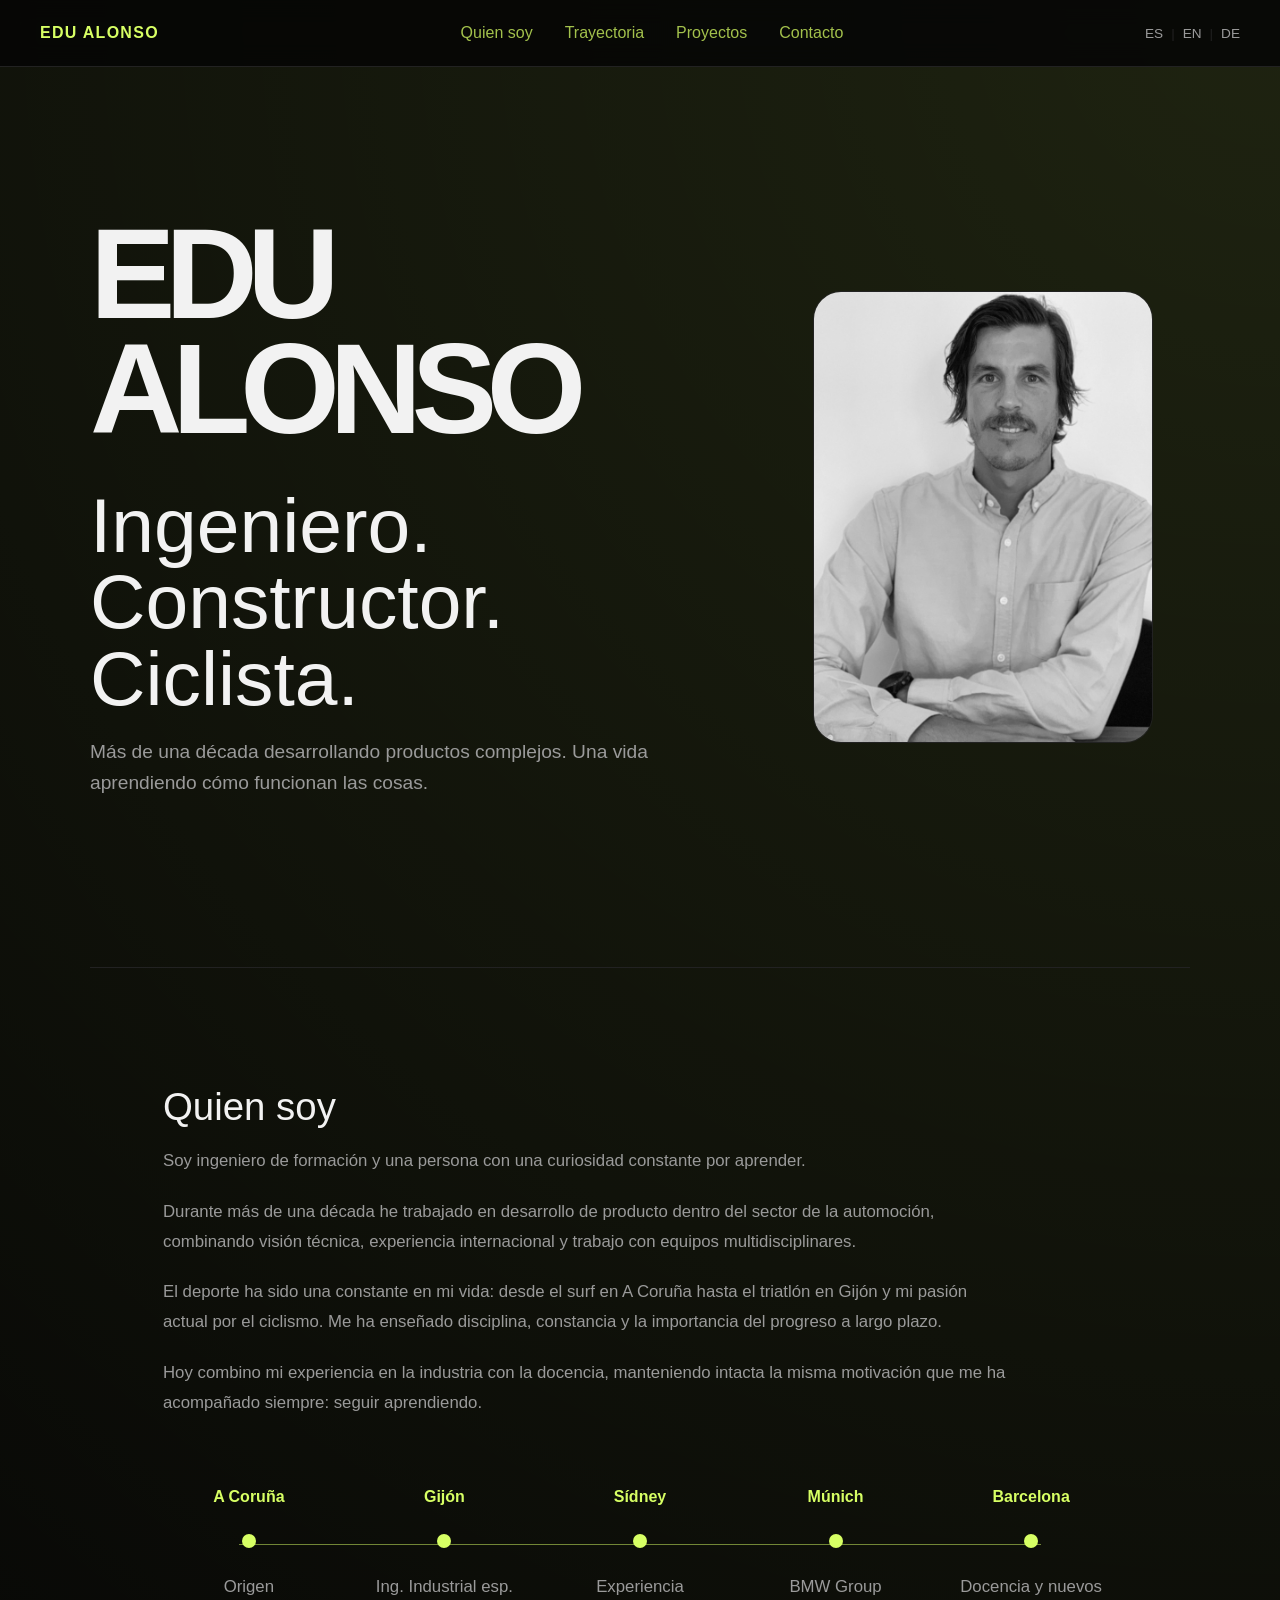
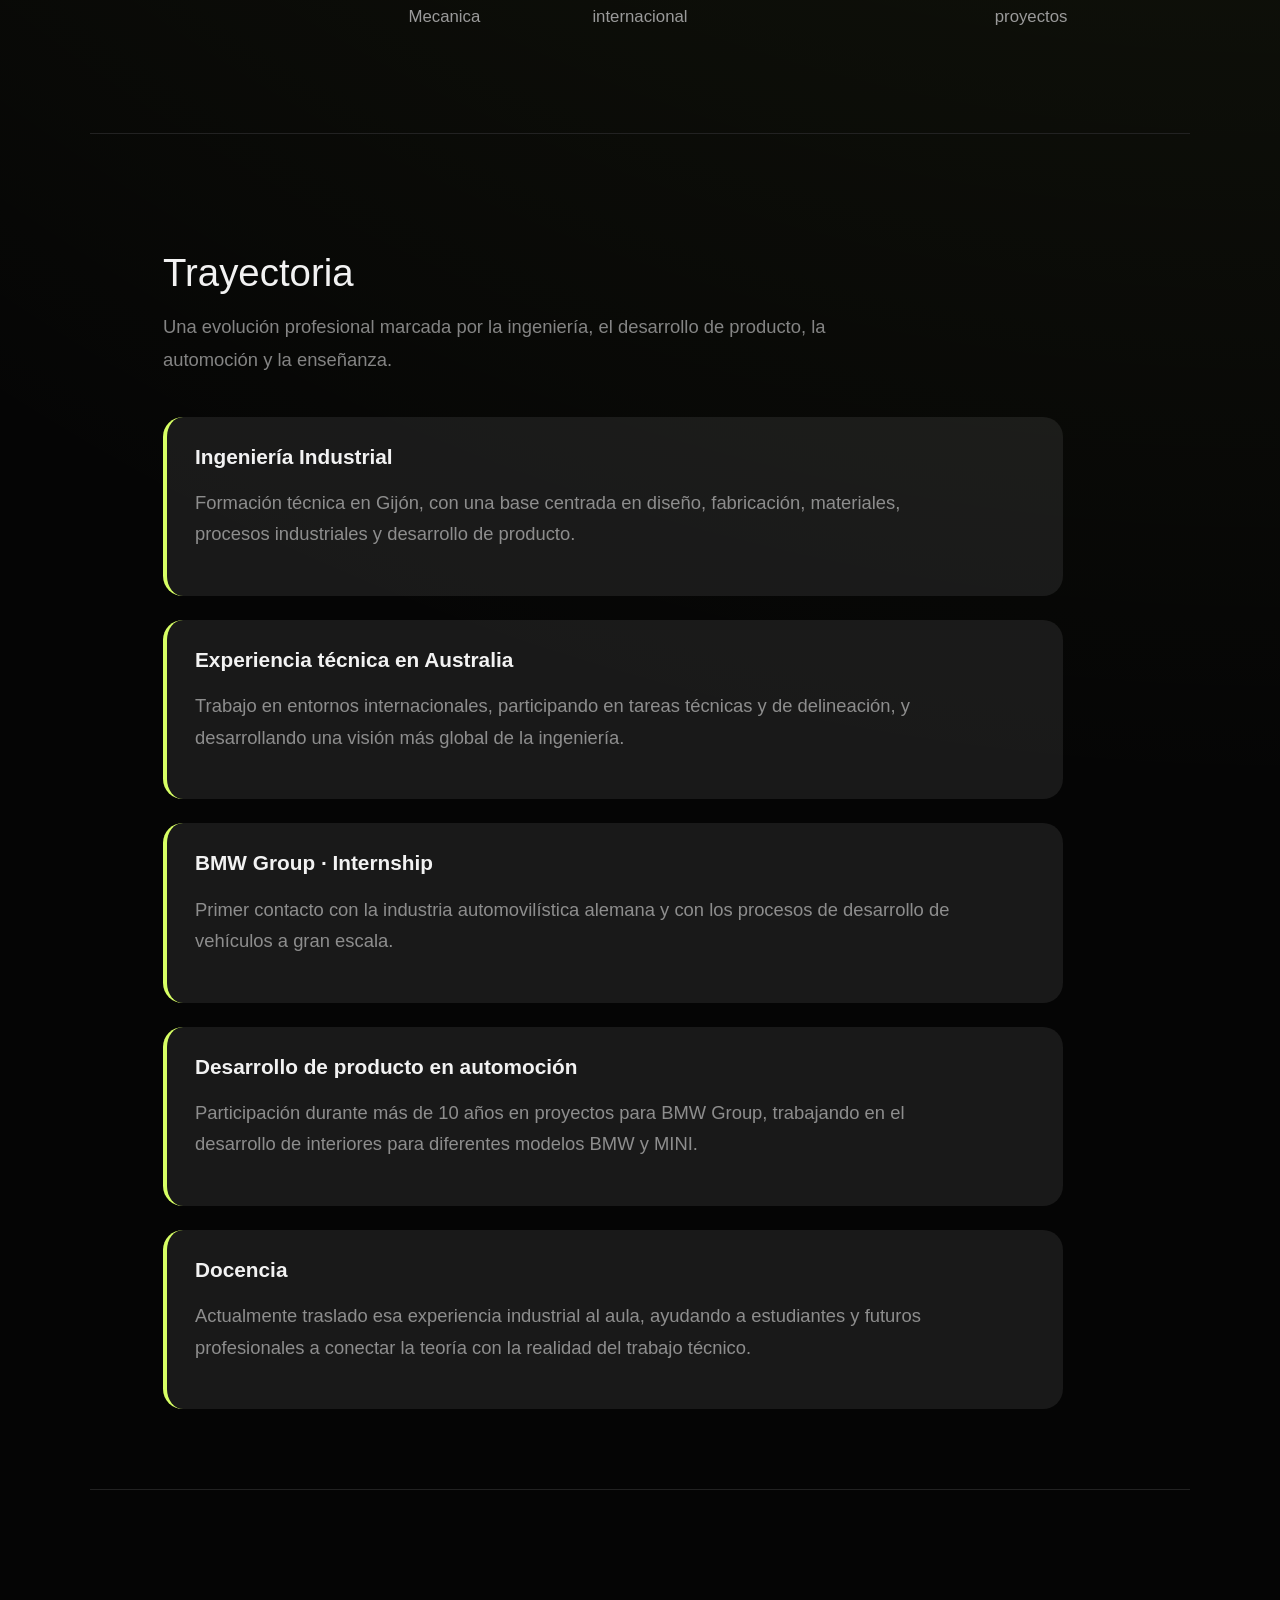
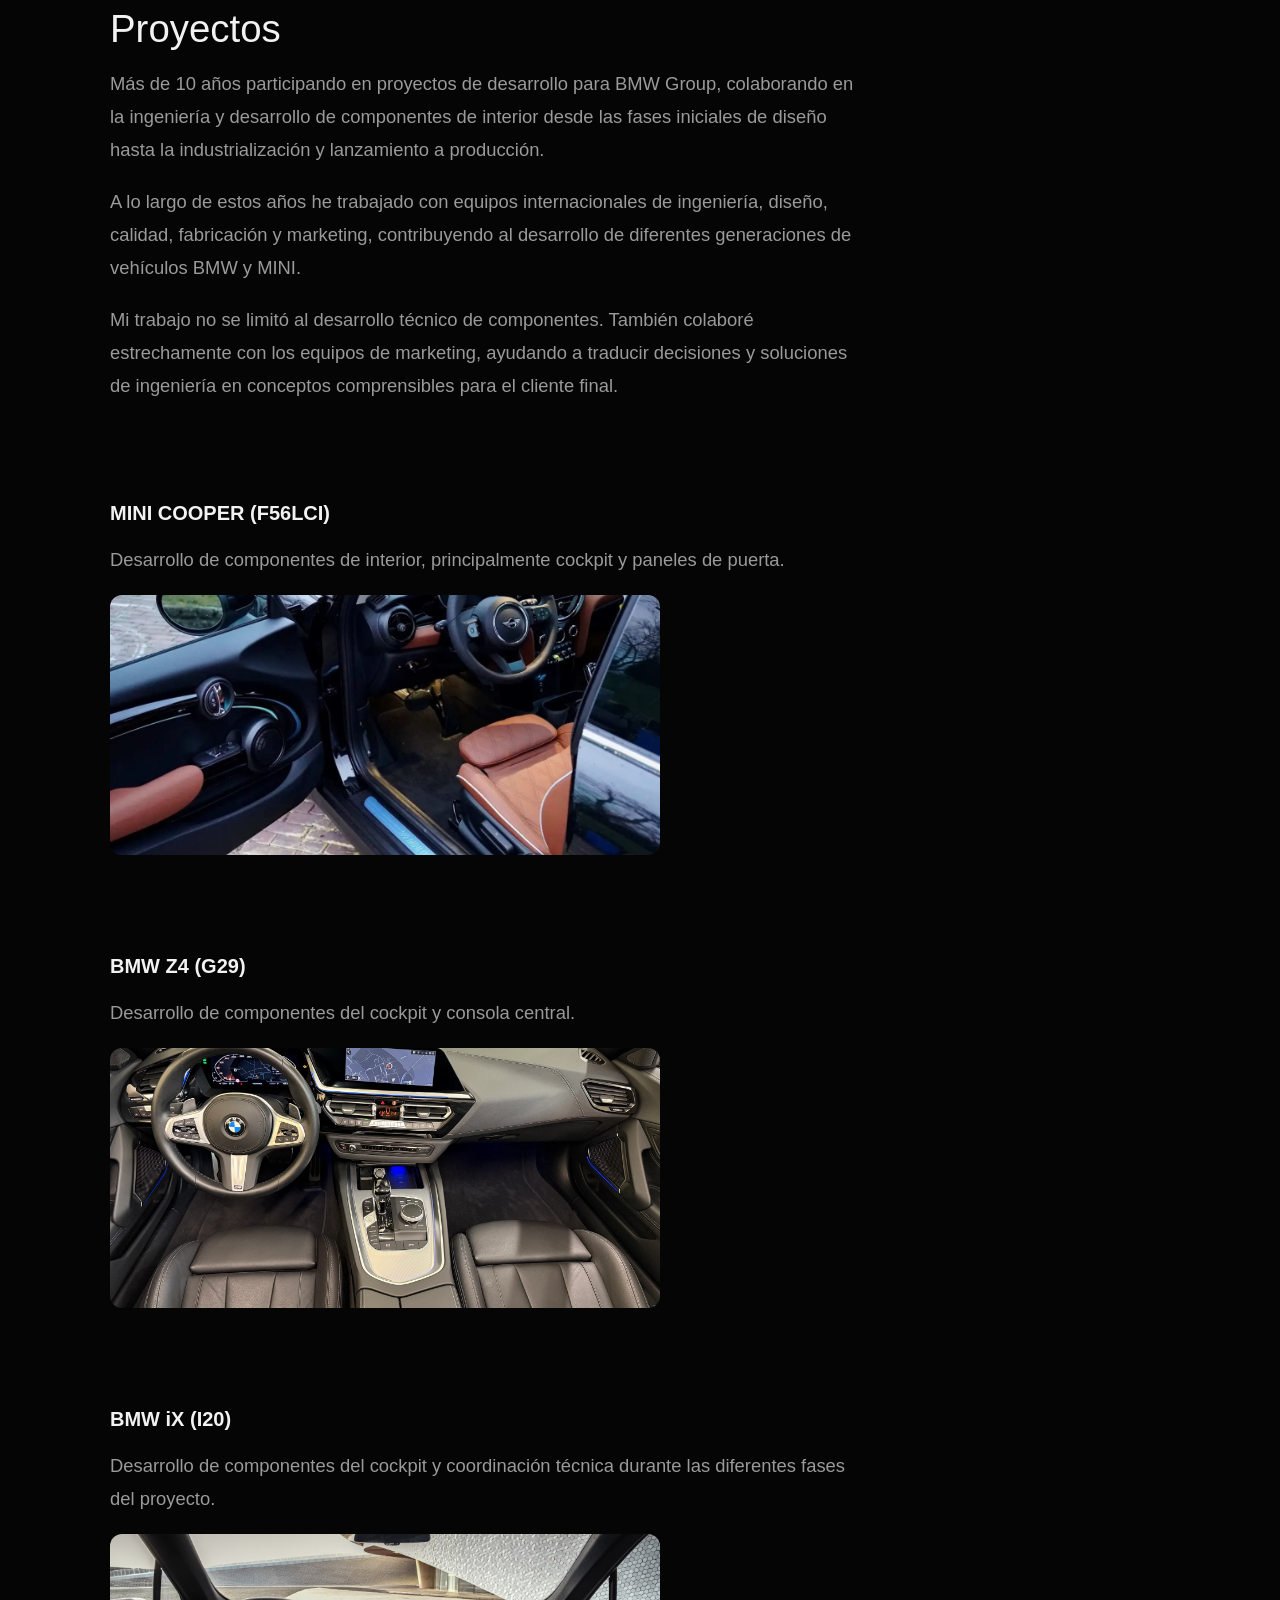
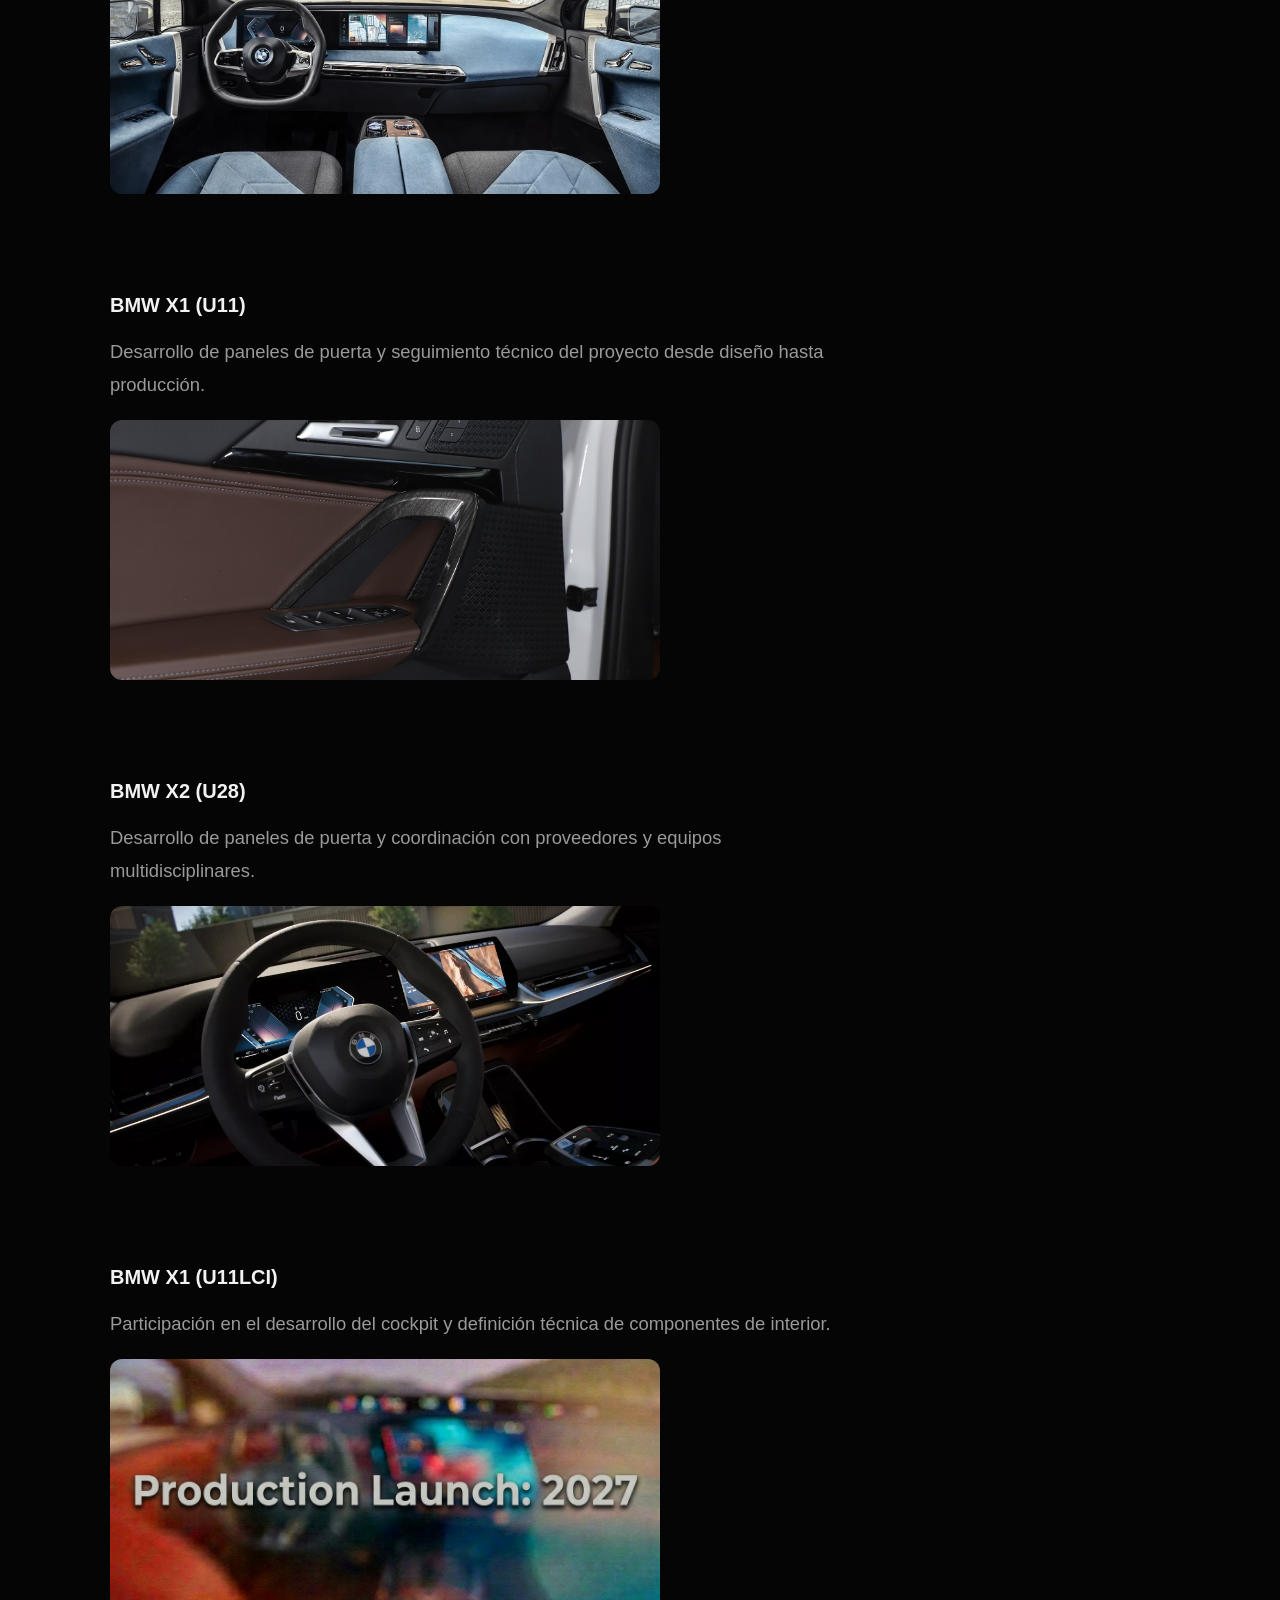
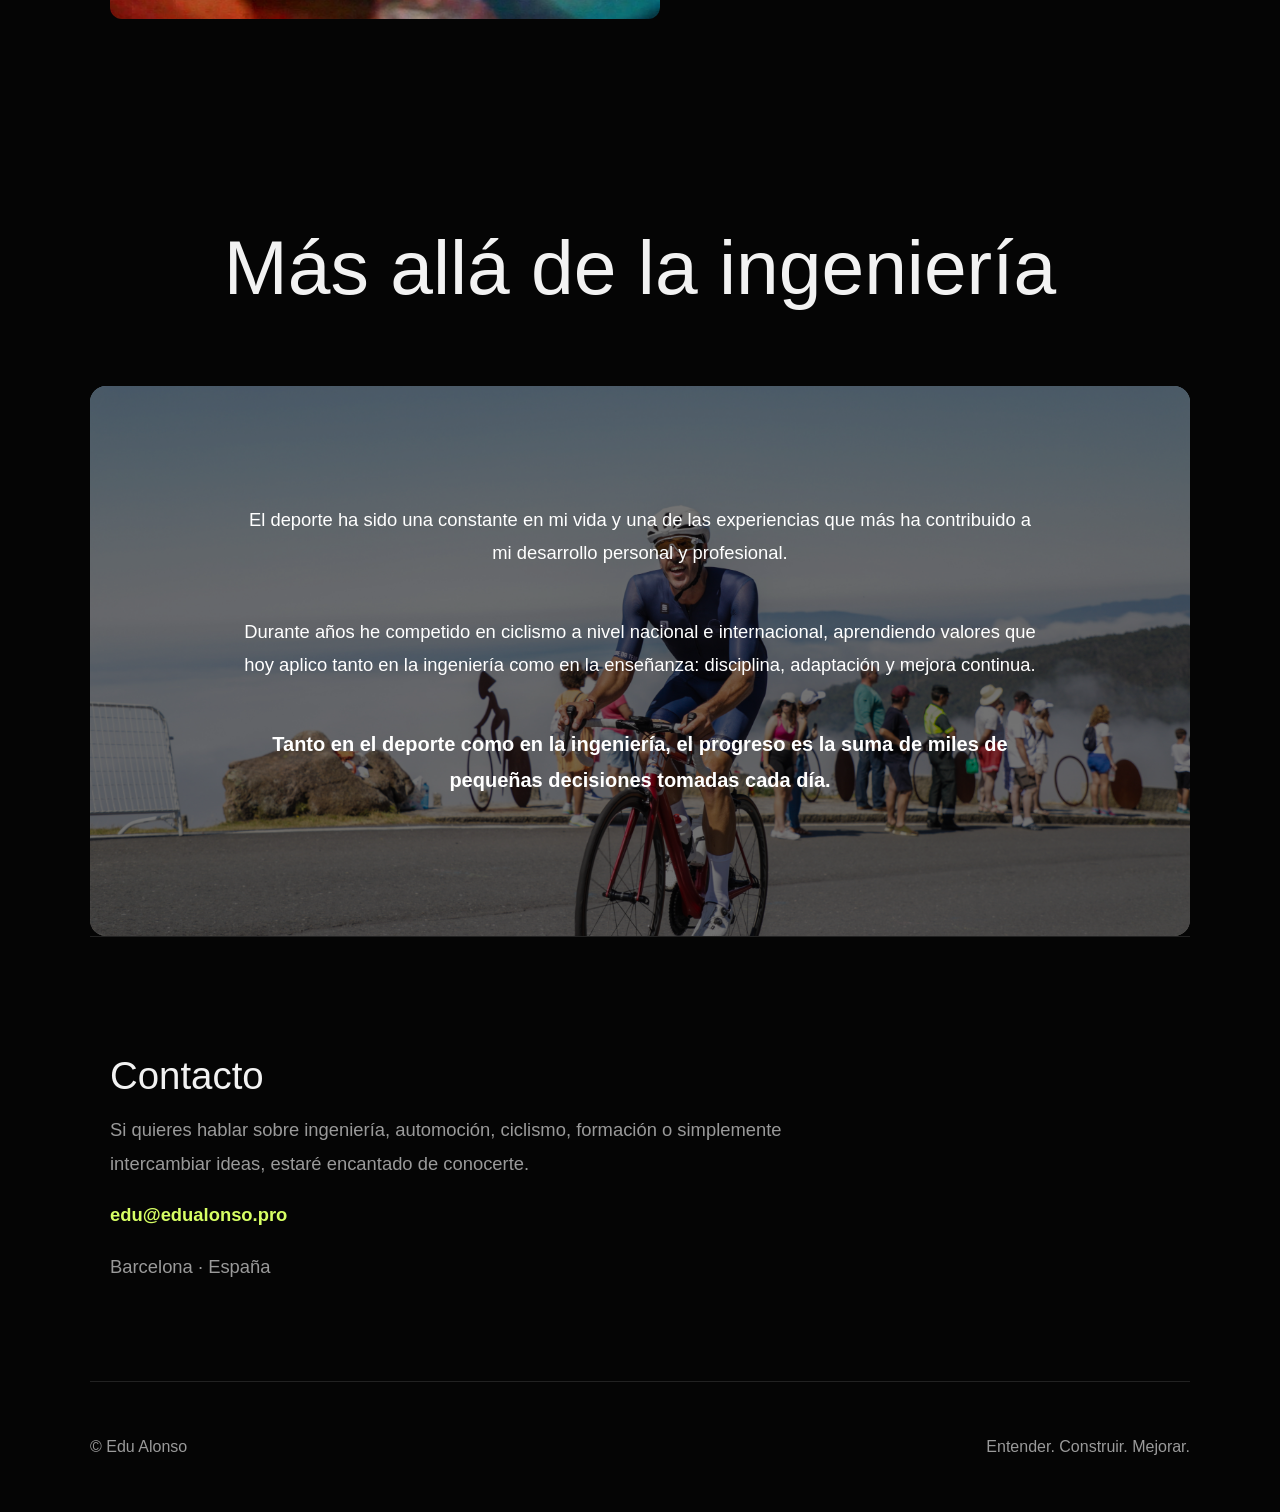
==== index.html @ 31fc2741 "Update index.html" ====
<!DOCTYPE html>
<html lang="es">
<head>
  <meta charset="UTF-8" />
  <meta name="viewport" content="width=device-width, initial-scale=1.0" />

  <title>Edu Alonso</title>

  <link rel="stylesheet" href="styles.css" />
</head>

<body>
  <nav class="navbar">
    <div class="nav-logo">EDU ALONSO</div>

    <div class="nav-links">
      <a href="#historia">Quien soy</a>
      <a href="#trayectoria">Trayectoria</a>
      <a href="#proyectos">Proyectos</a>
      <a href="#contacto">Contacto</a>
    </div>
    <div class="language-switcher">
  <a href="/">ES</a>
  <span>|</span>
  <a href="/en/">EN</a>
  <span>|</span>
  <a href="/de/">DE</a>
</div>
  
  </nav>

  <main class="page">
    <section class="hero hero-split">
      <div class="hero-text">
        <h1>EDU ALONSO</h1>

        <h2>
          Ingeniero.<br />
          Constructor.<br />
          Ciclista.
        </h2>

        <p class="intro">
          Más de una década desarrollando productos complejos.
          Una vida aprendiendo cómo funcionan las cosas.
        </p>
      </div>

      <div class="hero-image">
        <img src="images/edu-portrait.jpeg" alt="Retrato de Edu Alonso" />
      </div>
    </section>

    <section id="historia" class="section">
      <div class="container">
        <h2>Quien soy</h2>

        <p class="section-intro">
         <p>
<p>
Soy ingeniero de formación y una persona con una curiosidad constante por aprender.
</p>

<p>
Durante más de una década he trabajado en desarrollo de producto dentro del sector de la automoción, combinando visión técnica, experiencia internacional y trabajo con equipos multidisciplinares.
</p>

<p>
El deporte ha sido una constante en mi vida: desde el surf en A Coruña hasta el triatlón en Gijón y mi pasión actual por el ciclismo. Me ha enseñado disciplina, constancia y la importancia del progreso a largo plazo.
</p>

<p>
Hoy combino mi experiencia en la industria con la docencia, manteniendo intacta la misma motivación que me ha acompañado siempre: seguir aprendiendo.
</p>        </p>

        <div class="city-line">
          <div class="city-point">
            <h4>A Coruña</h4>
            <span class="dot"></span>
            <p>Origen</p>
          </div>

          <div class="city-point">
            <h4>Gijón</h4>
            <span class="dot"></span>
            <p>Ing. Industrial esp. Mecanica</p>
          </div>

          <div class="city-point">
            <h4>Sídney</h4>
            <span class="dot"></span>
            <p>Experiencia internacional</p>
          </div>

          <div class="city-point">
            <h4>Múnich</h4>
            <span class="dot"></span>
            <p>BMW Group</p>
          </div>

          <div class="city-point">
            <h4>Barcelona</h4>
            <span class="dot"></span>
            <p>Docencia y nuevos proyectos</p>
          </div>
        </div>
      </div>
    </section>

    <section id="trayectoria" class="section">
      <div class="container">
        <h2>Trayectoria</h2>

        <p class="section-intro">
          Una evolución profesional marcada por la ingeniería, el desarrollo de producto,
          la automoción y la enseñanza.
        </p>

        <div class="career-timeline">
          <div class="career-item">
            <h3>Ingeniería Industrial</h3>
            <p>
              Formación técnica en Gijón, con una base centrada en diseño, fabricación,
              materiales, procesos industriales y desarrollo de producto.
            </p>
          </div>

          <div class="career-item">
            <h3>Experiencia técnica en Australia</h3>
            <p>
              Trabajo en entornos internacionales, participando en tareas técnicas y de
              delineación, y desarrollando una visión más global de la ingeniería.
            </p>
          </div>

          <div class="career-item">
            <h3>BMW Group · Internship</h3>
            <p>
              Primer contacto con la industria automovilística alemana y con los procesos
              de desarrollo de vehículos a gran escala.
            </p>
          </div>

          <div class="career-item">
            <h3>Desarrollo de producto en automoción</h3>
            <p>
              Participación durante más de 10 años en proyectos para BMW Group, trabajando
              en el desarrollo de interiores para diferentes modelos BMW y MINI.
            </p>
          </div>

          <div class="career-item">
            <h3>Docencia</h3>
            <p>
              Actualmente traslado esa experiencia industrial al aula, ayudando a estudiantes
              y futuros profesionales a conectar la teoría con la realidad del trabajo técnico.
            </p>
          </div>
        </div>
      </div>
    </section>

    <section id="proyectos" class="section">
      <h2>Proyectos</h2>

      <p>
        Más de 10 años participando en proyectos de desarrollo para BMW Group,
        colaborando en la ingeniería y desarrollo de componentes de interior desde
        las fases iniciales de diseño hasta la industrialización y lanzamiento a
        producción.
      </p>

      <p>
        A lo largo de estos años he trabajado con equipos internacionales de
        ingeniería, diseño, calidad, fabricación y marketing, contribuyendo al
        desarrollo de diferentes generaciones de vehículos BMW y MINI.
      </p>

      <p>
        Mi trabajo no se limitó al desarrollo técnico de componentes. También
        colaboré estrechamente con los equipos de marketing, ayudando a traducir
        decisiones y soluciones de ingeniería en conceptos comprensibles para el
        cliente final.
      </p>

      <div class="project">
        <h3>MINI COOPER (F56LCI)</h3>
        <p>
          Desarrollo de componentes de interior, principalmente cockpit y paneles
          de puerta.
        </p>
        <img src="images/f56.jpg" alt="MINI F56" />
      </div>

      <div class="project">
        <h3>BMW Z4 (G29)</h3>
        <p>
          Desarrollo de componentes del cockpit y consola central.
        </p>
        <img src="images/g29.jpg" alt="BMW Z4" />
      </div>

      <div class="project">
        <h3>BMW iX (I20)</h3>
        <p>
          Desarrollo de componentes del cockpit y coordinación técnica durante las
          diferentes fases del proyecto.
        </p>
        <img src="images/i20.jpg" alt="BMW iX" />
      </div>

      <div class="project">
        <h3>BMW X1 (U11)</h3>
        <p>
          Desarrollo de paneles de puerta y seguimiento técnico del proyecto desde
          diseño hasta producción.
        </p>
        <img src="images/u11.jpg" alt="BMW U11" />
      </div>

      <div class="project">
        <h3>BMW X2 (U28)</h3>
        <p>
          Desarrollo de paneles de puerta y coordinación con proveedores y equipos
          multidisciplinares.
        </p>
        <img src="images/u28.jpg" alt="BMW U28" />
      </div>

      <div class="project">
        <h3>BMW X1 (U11LCI)</h3>
        <p>
          Participación en el desarrollo del cockpit y definición técnica de
          componentes de interior.
        </p>
        <img src="images/u11lci.jpg" alt="BMW U11LCI" />
      </div>
    </section>

    <section id="mas-alla">
      <h2>Más allá de la ingeniería</h2>

      <div class="hero-cycling">
        <img src="images/ciclismo.jpg" alt="Edu Alonso compitiendo" />

        <div class="cycling-overlay">
          <p class="quote">
            El deporte ha sido una constante en mi vida y una de las experiencias que
            más ha contribuido a mi desarrollo personal y profesional.
          </p>

          <p class="quote">
            Durante años he competido en ciclismo a nivel nacional e internacional,
            aprendiendo valores que hoy aplico tanto en la ingeniería como en la
            enseñanza: disciplina, adaptación y mejora continua.
          </p>

          <p class="quote final-quote">
            Tanto en el deporte como en la ingeniería, el progreso es la suma de miles
            de pequeñas decisiones tomadas cada día.
          </p>
        </div>
      </div>
    </section>

    <section id="contacto" class="section">
      <h2>Contacto</h2>

      <p>
        Si quieres hablar sobre ingeniería, automoción, ciclismo, formación o simplemente intercambiar ideas, estaré encantado de conocerte.
      </p>

      <p>
        <a href="mailto:edu@edualonso.pro">edu@edualonso.pro</a>
      </p>

      <p class="contact-signature">
        Barcelona · España
      </p>
    </section>

    <footer class="footer">
      <p>© Edu Alonso</p>
      <p>Entender. Construir. Mejorar.</p>
    </footer>
  </main>

  <script src="script.js"></script>
</body>
</html>
---- styles.css ----
:root {
  --bg: #050505;
  --text: #f2f2f2;
  --muted: #9a9a9a;
  --line: #222;
  --card: #101010;
  --accent: #d7ff64;
}

* {
  box-sizing: border-box;
}

html {
  scroll-behavior: smooth;
  max-width: 100%;
  overflow-x: hidden;
}

body {
  margin: 0;
  max-width: 100%;
  overflow-x: hidden;
  font-family: "Avenir Next", Avenir, "Helvetica Neue", Helvetica, Arial, sans-serif;
  background:
    radial-gradient(circle at top right, rgba(215, 255, 100, 0.12), transparent 30%),
    var(--bg);
  color: var(--text);
}

img {
  max-width: 100%;
}

.page,
.container {
  width: min(1100px, 90%);
  margin: 0 auto;
}

/* NAVBAR */

.navbar {
  position: sticky;
  top: 0;
  z-index: 100;
  display: flex;
  justify-content: space-between;
  align-items: center;
  padding: 24px 40px;
  background: rgba(5, 5, 5, 0.85);
  backdrop-filter: blur(12px);
  border-bottom: 1px solid var(--line);
}

.nav-logo {
  color: var(--accent);
  font-weight: 700;
  letter-spacing: 0.08em;
}

.nav-links {
  display: flex;
  gap: 32px;
}

.nav-links a {
  color: var(--accent);
  text-decoration: none;
  opacity: 0.75;
}

.nav-links a:hover {
  opacity: 1;
}
.language-switcher {
  display: flex;
  align-items: center;
  gap: 8px;
  font-size: 0.85rem;
}

.language-switcher a {
  color: var(--muted);
  text-decoration: none;
  transition: color 0.2s ease;
}

.language-switcher a:hover {
  color: var(--accent);
}

.language-switcher span {
  color: var(--line);
}

/* HERO */

.hero {
  min-height: 100vh;
  display: flex;
  flex-direction: column;
  justify-content: center;
  padding: 80px 0;
}

.hero-split {
  display: grid;
  grid-template-columns: 1.2fr 0.8fr;
  align-items: center;
  gap: 64px;
}

.hero-text {
  max-width: 720px;
}

.hero-image {
  display: flex;
  justify-content: center;
}

.hero-image img {
  width: min(340px, 100%);
  height: auto;
  border-radius: 28px;
  border: 1px solid var(--line);
  filter: grayscale(100%);
  transition: transform 0.4s ease;
}

.hero-image img:hover {
  transform: scale(1.01);
}

h1 {
  font-size: clamp(3rem, 10vw, 9rem);
  line-height: 0.9;
  margin: 0;
  letter-spacing: -0.08em;
}

h2 {
  font-size: clamp(2rem, 6vw, 5rem);
  line-height: 1;
  margin: 40px 0 20px;
  font-weight: 500;
}

.intro {
  max-width: 620px;
  color: var(--muted);
  font-size: 1.2rem;
  line-height: 1.6;
}

/* SECTIONS */

.section {
  padding: 80px 20px;
  border-top: 1px solid var(--line);
}

.section h2 {
  font-size: 2.4rem;
  margin-bottom: 16px;
}

.section h3 {
  font-size: clamp(2rem, 5vw, 4rem);
  margin: 0 0 30px;
  letter-spacing: -0.05em;
}

.section p {
  max-width: 760px;
  color: var(--muted);
  font-size: 1.15rem;
  line-height: 1.8;
}

.section-intro {
  max-width: 760px;
  font-size: 1.2rem;
  margin-bottom: 40px;
  opacity: 0.85;
}

/* HISTORIA */

#historia p {
  max-width: 850px;
  line-height: 1.8;
  font-size: 1.05rem;
  margin-bottom: 20px;
}

.city-line {
  display: flex;
  justify-content: space-between;
  position: relative;
  margin-top: 70px;
}

.city-line::before {
  content: "";
  position: absolute;
  top: 56px;
  left: 8%;
  right: 8%;
  height: 1px;
  background: var(--accent);
  opacity: 0.5;
}

.city-point {
  position: relative;
  text-align: center;
  width: 18%;
  z-index: 2;
}

.city-point h4 {
  color: var(--accent);
  font-size: 1rem;
  font-weight: 600;
  margin: 0 0 28px;
}

.dot {
  width: 14px;
  height: 14px;
  display: block;
  position: relative;
  z-index: 3;
  margin: 0 auto 24px;
  border-radius: 50%;
  background: var(--accent);
}

.city-point p {
  color: var(--muted);
  font-size: 0.9rem;
  line-height: 1.4;
  margin: 0 auto;
}

/* TRAYECTORIA */

.career-timeline {
  display: grid;
  gap: 24px;
  max-width: 900px;
}

.career-item {
  padding: 28px;
  border-left: 4px solid var(--accent);
  border-radius: 20px;
  background: rgba(255, 255, 255, 0.08);
}

.career-item h3 {
  margin-bottom: 10px;
  font-size: 1.3rem;
  letter-spacing: 0;
}

.career-item p {
  line-height: 1.7;
  opacity: 0.9;
}

/* PROYECTOS */

.project h3 {
  max-width: 850px;
  font-size: 1.25rem;
  font-weight: 600;
  margin: 100px 0 10px;
  letter-spacing: 0;
}

.project img {
  width: 100%;
  max-width: 550px;
  height: 260px;
  object-fit: cover;
  display: block;
  margin: 0 0 50px;
  border-radius: 12px;
}

/* MÁS ALLÁ */

#mas-alla {
  margin-top: 80px;
  text-align: center;
}

#mas-alla h2 {
  margin-bottom: 30px;
}

#mas-alla p {
  max-width: 800px;
  margin: 0 auto 20px;
  line-height: 1.8;
}

.hero-cycling {
  position: relative;
  margin-top: 80px;
  border-radius: 16px;
  overflow: hidden;
}

.hero-cycling img {
  width: 100%;
  height: 550px;
  object-fit: cover;
  display: block;
}

.cycling-overlay {
  position: absolute;
  inset: 0;
  display: flex;
  flex-direction: column;
  justify-content: center;
  gap: 25px;
  padding: 60px;
  background: rgba(0, 0, 0, 0.55);
}

.quote {
  max-width: 750px;
  color: white;
  font-size: 1.15rem;
  line-height: 1.6;
  margin: 0;
}

.final-quote {
  font-size: 1.25rem;
  font-weight: 600;
  margin-top: 15px;
}

/* CONTACTO */

#contacto a {
  color: var(--accent);
  text-decoration: none;
  font-weight: 600;
}

#contacto a:hover {
  opacity: 0.8;
}

/* FOOTER */

.footer {
  display: flex;
  justify-content: space-between;
  gap: 20px;
  padding: 40px 0;
  border-top: 1px solid var(--line);
  color: var(--muted);
}

/* TABLET */

@media (max-width: 900px) {
  .city-line {
    flex-direction: column;
    gap: 30px;
  }

  .city-line::before {
    display: none;
  }

  .city-point {
    width: 100%;
  }
}

/* MOBILE */

@media (max-width: 800px) {
  .hero {
    padding: 60px 0;
  }

  .hero-split {
    grid-template-columns: 1fr;
    gap: 40px;
  }

  .hero-image {
    justify-content: flex-start;
  }

  .hero-image img {
    width: min(300px, 80vw);
  }

  .footer {
    flex-direction: column;
  }
}

@media (max-width: 700px) {
  .navbar {
    flex-direction: column;
    gap: 14px;
    padding: 18px 20px;
  }

  .nav-links {
    flex-wrap: wrap;
    justify-content: center;
    gap: 16px;
    font-size: 0.9rem;
  }

  .page,
  .container {
    width: 92%;
  }

  h1 {
    font-size: clamp(3rem, 18vw, 5rem);
  }

  h2 {
    font-size: 2rem;
  }

  .section {
    padding: 60px 18px;
  }

  .section p {
    font-size: 1rem;
  }

  .project h3 {
    font-size: 1.15rem;
  }

  .project img {
    width: 85%;
    max-width: 400px;
    height: auto;
    object-fit: contain;
    margin: 15px 0;
  }

  .hero-cycling img {
    height: auto;
    min-height: 420px;
    object-fit: cover;
  }

  .cycling-overlay {
    padding: 28px;
    gap: 16px;
  }

  .quote {
    font-size: 0.90rem;
    line-height: 1.45;
  }

  .final-quote {
    font-size: 0.90rem;
  }
}
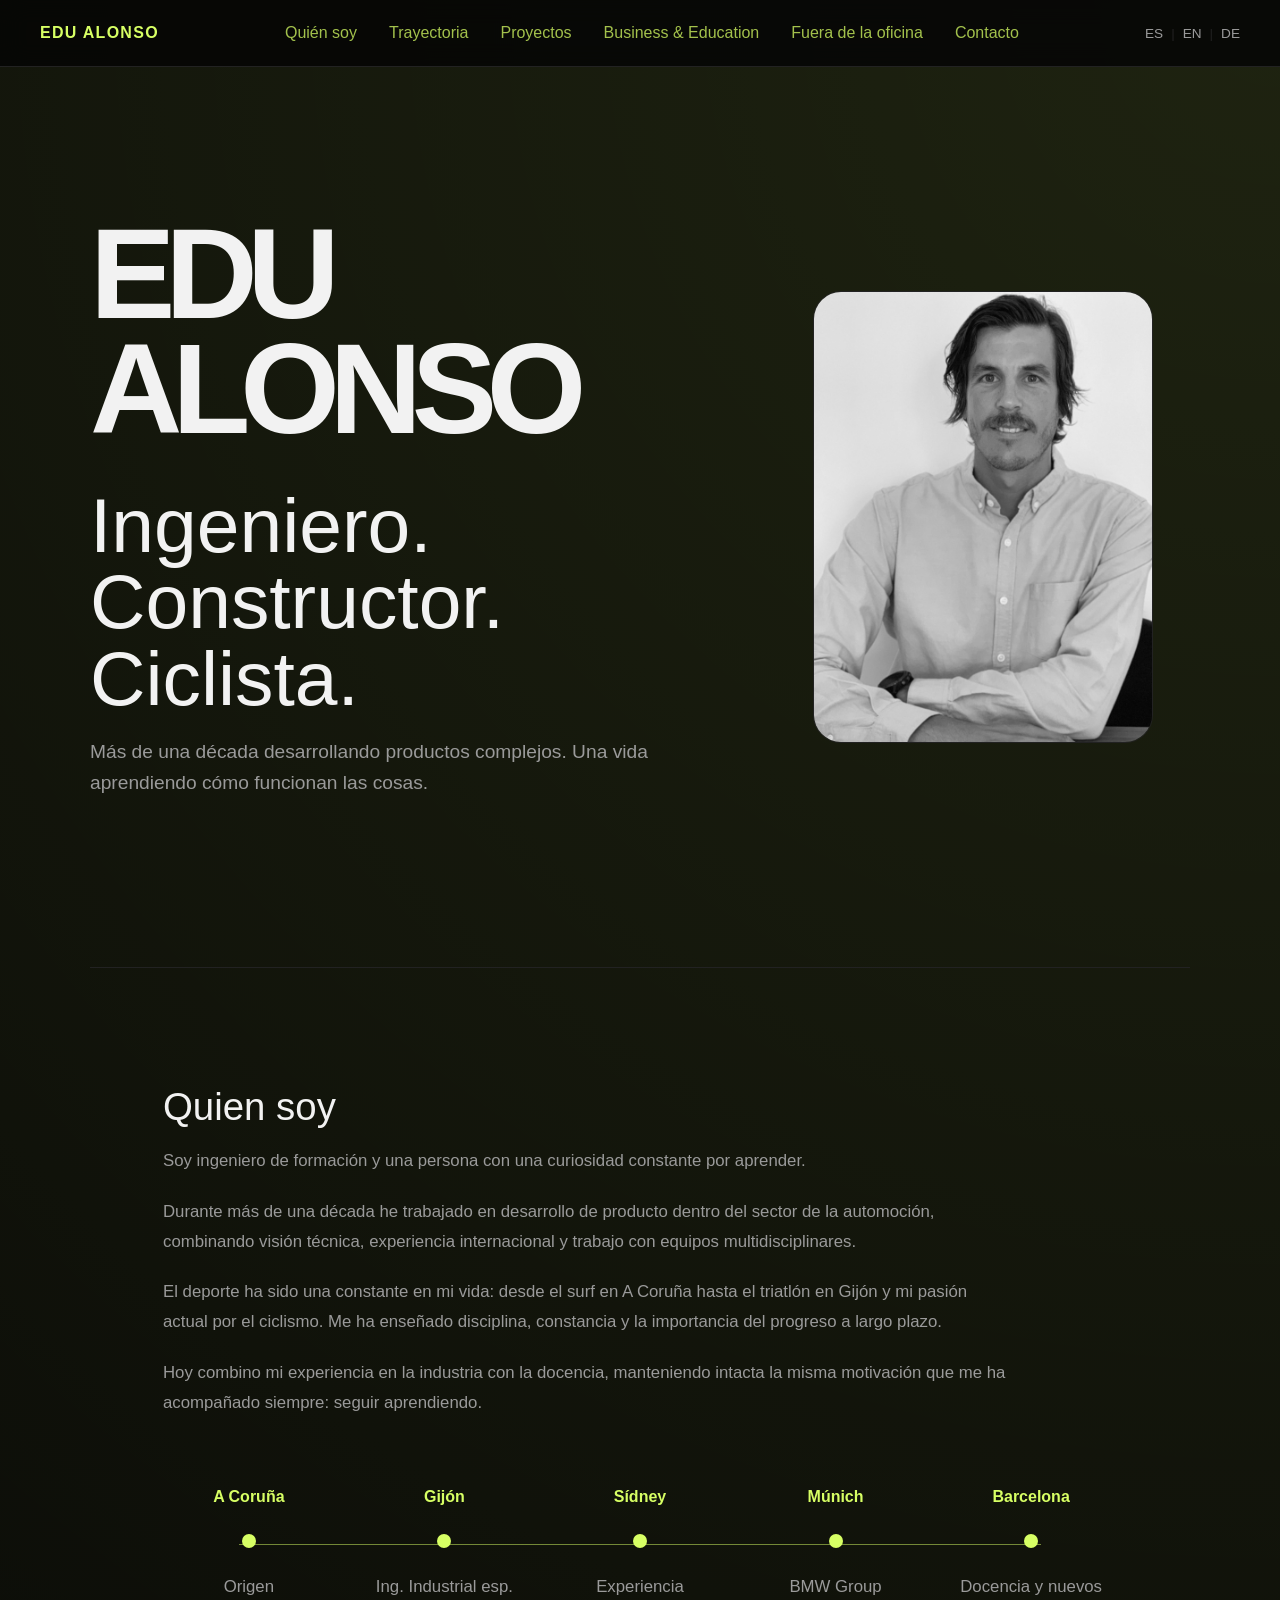
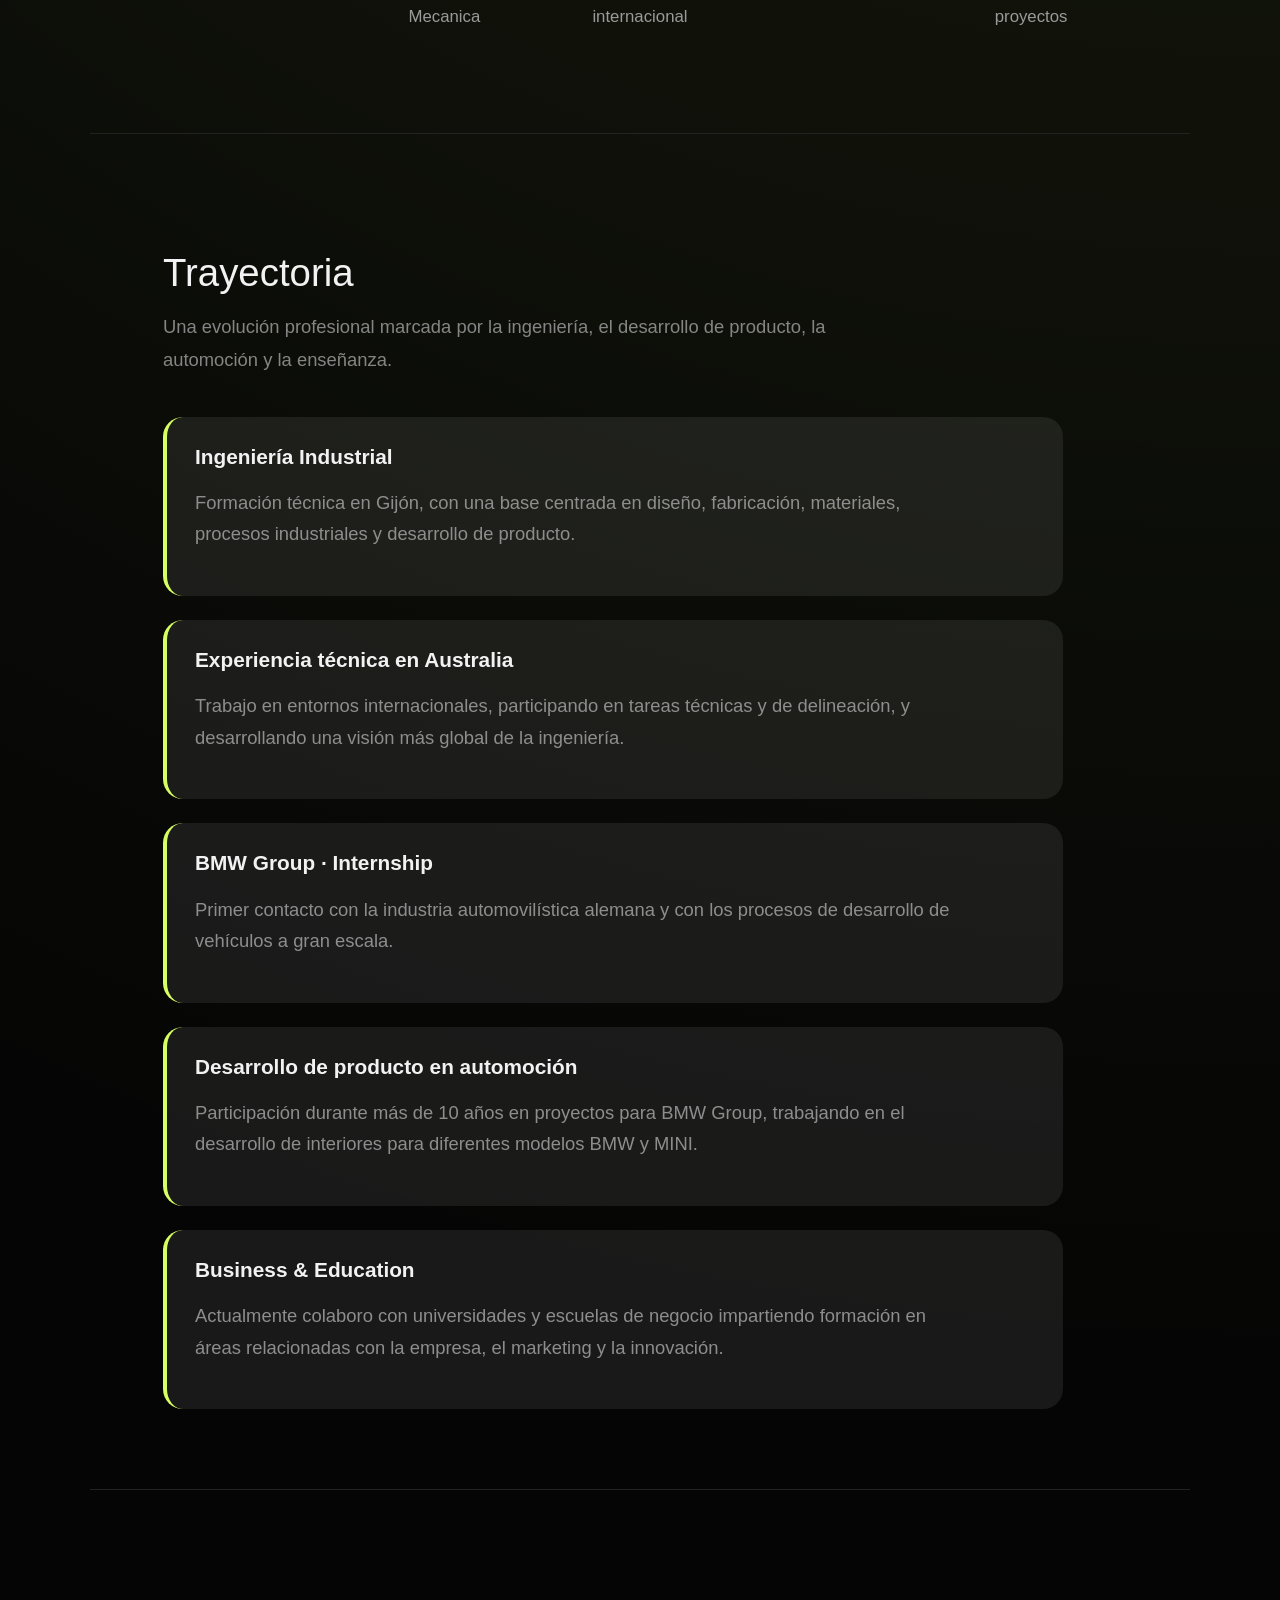
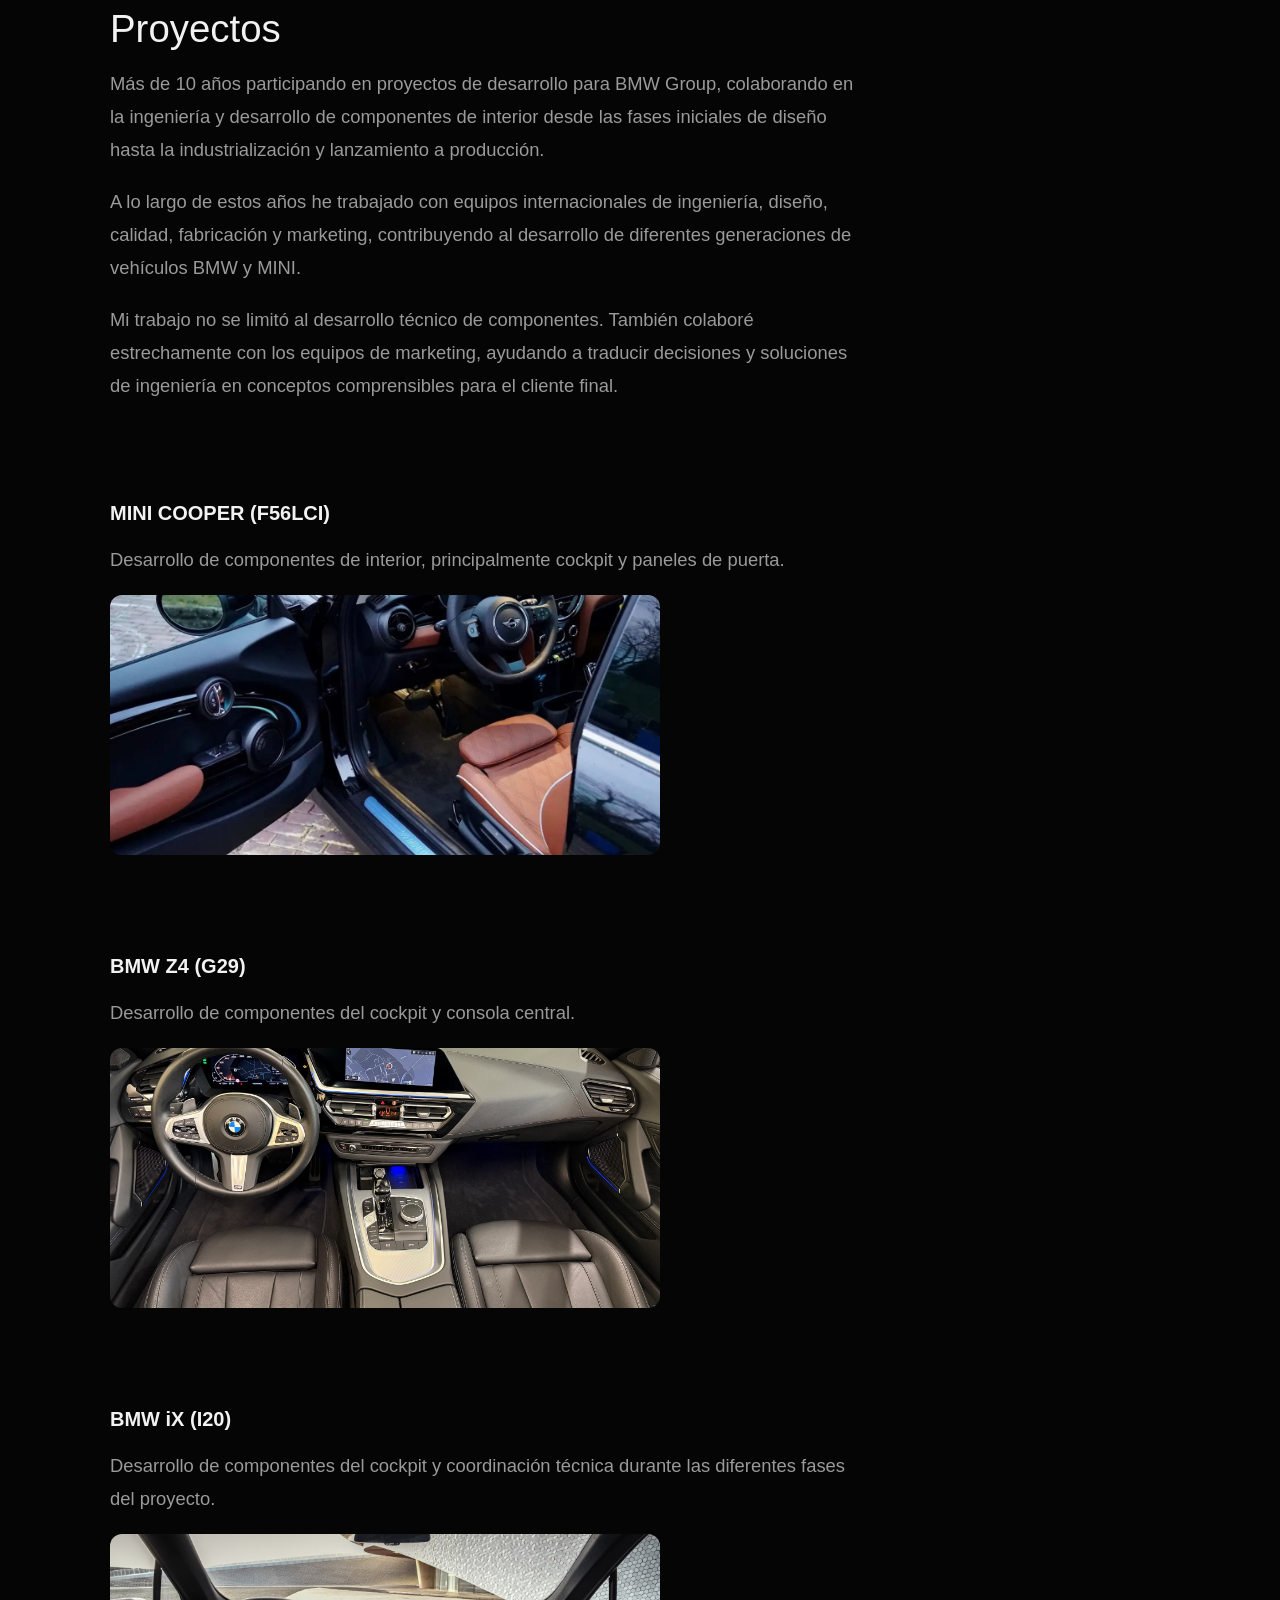
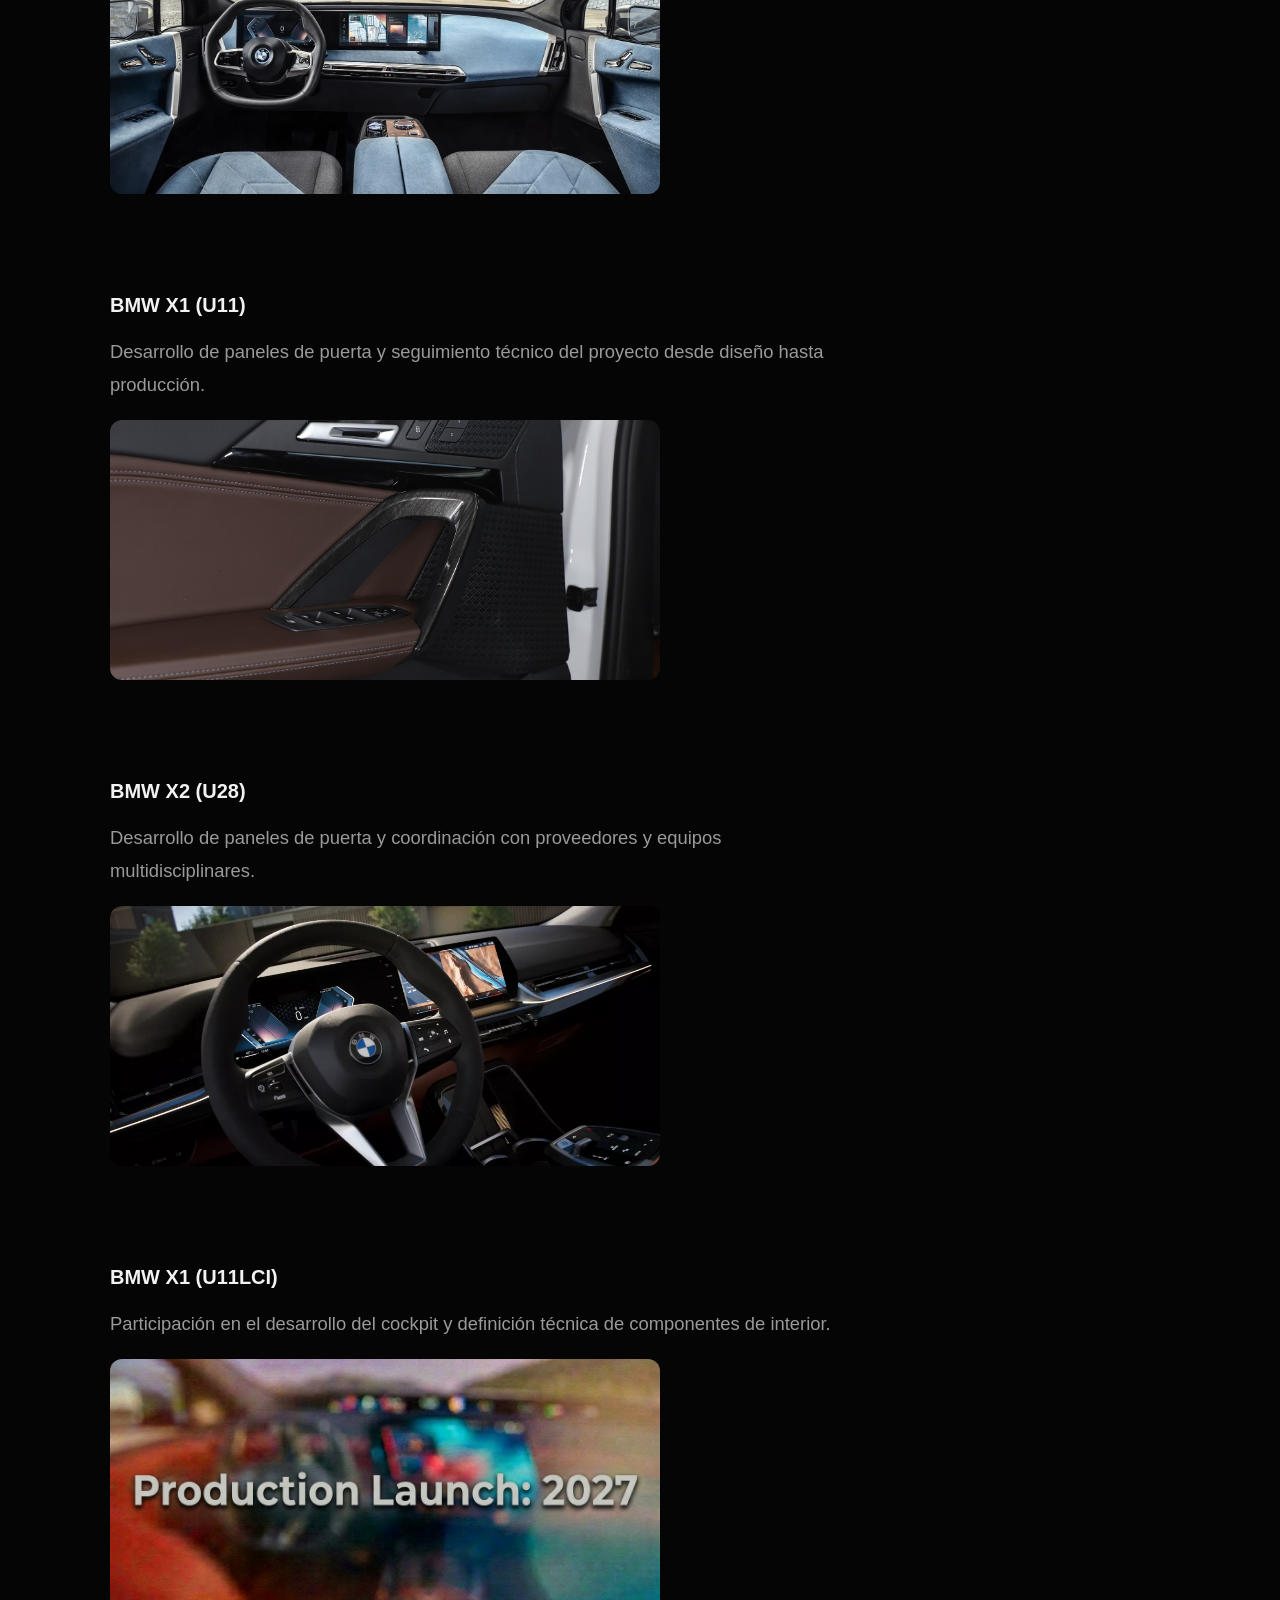
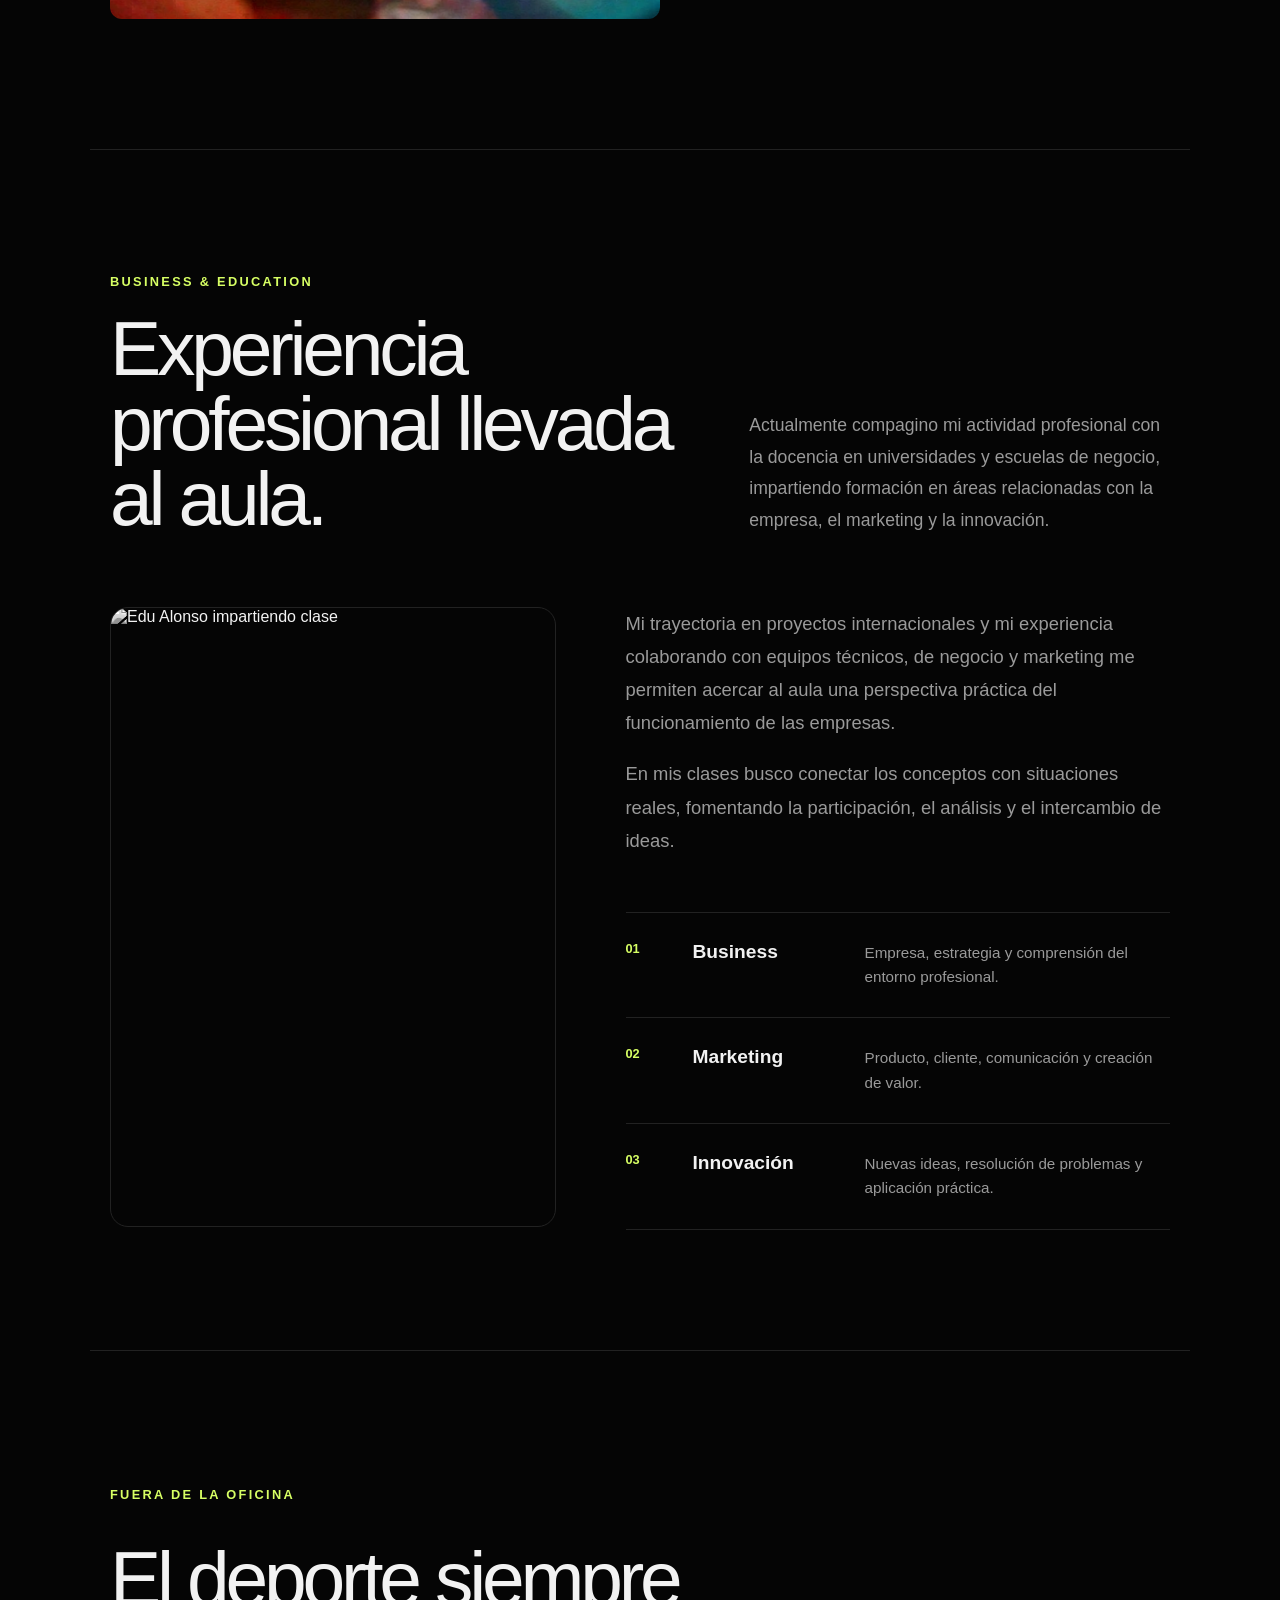
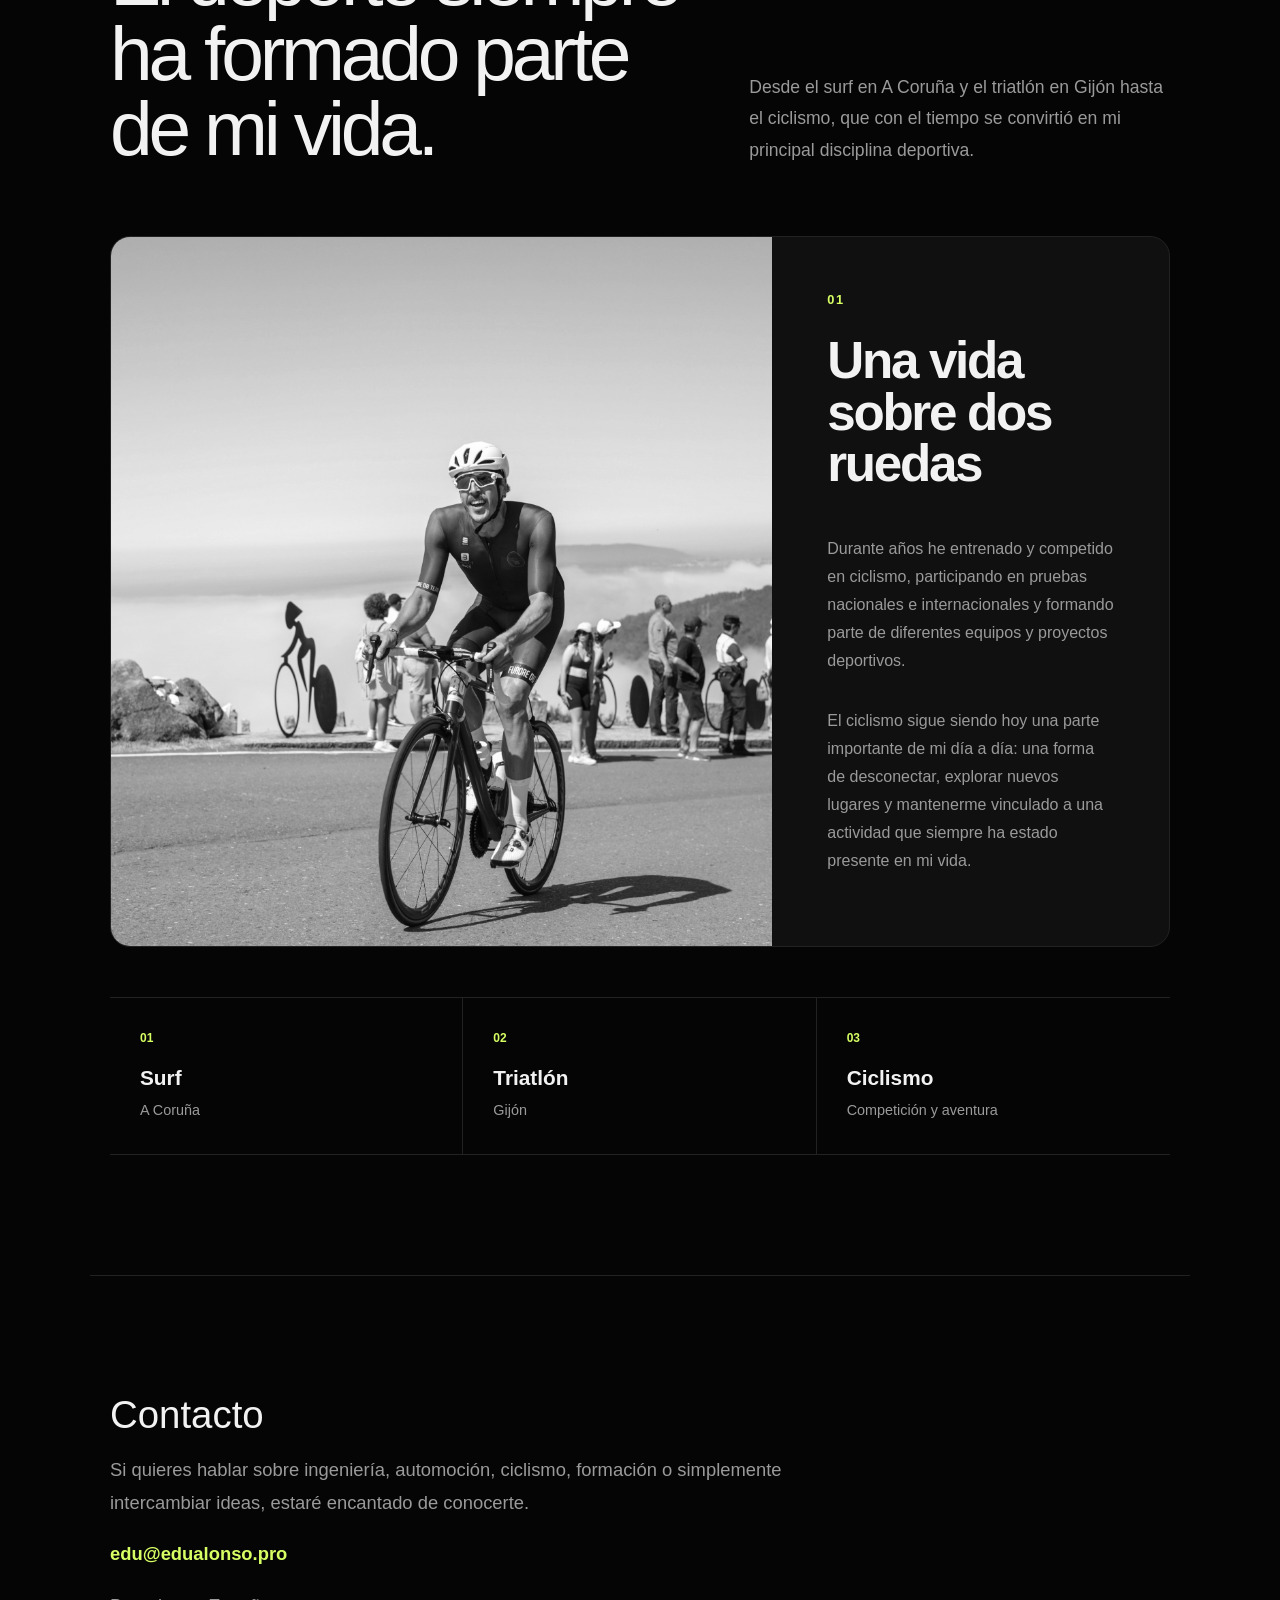
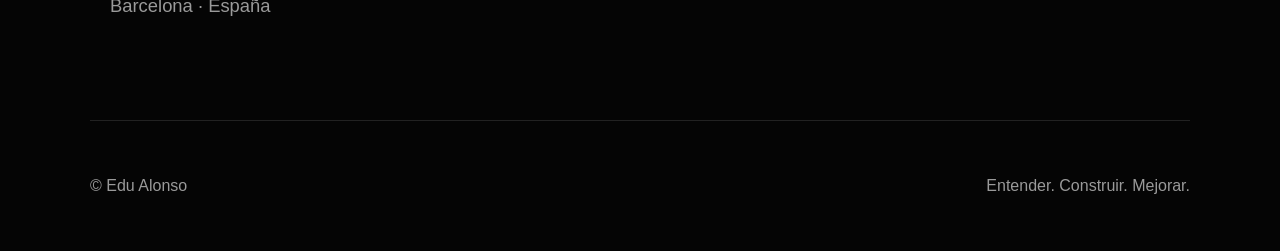
==== commit 10d462bd: "edualonso3.0" ====
--- a/index.html
+++ b/index.html
@@ -13,12 +13,14 @@
   <nav class="navbar">
     <div class="nav-logo">EDU ALONSO</div>
 
-    <div class="nav-links">
-      <a href="#historia">Quien soy</a>
-      <a href="#trayectoria">Trayectoria</a>
-      <a href="#proyectos">Proyectos</a>
-      <a href="#contacto">Contacto</a>
-    </div>
+   <div class="nav-links">
+  <a href="#historia">Quién soy</a>
+  <a href="#trayectoria">Trayectoria</a>
+  <a href="#proyectos">Proyectos</a>
+  <a href="#business-education">Business & Education</a>
+  <a href="#mas-alla">Fuera de la oficina</a>
+  <a href="#contacto">Contacto</a>
+</div>
     <div class="language-switcher">
   <a href="/">ES</a>
   <span>|</span>
@@ -150,12 +152,18 @@
           </div>
 
           <div class="career-item">
-            <h3>Docencia</h3>
-            <p>
-              Actualmente traslado esa experiencia industrial al aula, ayudando a estudiantes
-              y futuros profesionales a conectar la teoría con la realidad del trabajo técnico.
-            </p>
-          </div>
+
+  <h3>Business & Education</h3>
+
+  <p>
+
+    Actualmente colaboro con universidades y escuelas de negocio impartiendo
+
+    formación en áreas relacionadas con la empresa, el marketing y la innovación.
+
+  </p>
+
+</div>
         </div>
       </div>
     </section>
@@ -236,31 +244,129 @@
         <img src="images/u11lci.jpg" alt="BMW U11LCI" />
       </div>
     </section>
-
-    <section id="mas-alla">
-      <h2>Más allá de la ingeniería</h2>
-
-      <div class="hero-cycling">
-        <img src="images/ciclismo.jpg" alt="Edu Alonso compitiendo" />
-
-        <div class="cycling-overlay">
-          <p class="quote">
-            El deporte ha sido una constante en mi vida y una de las experiencias que
-            más ha contribuido a mi desarrollo personal y profesional.
+        <section id="business-education" class="section business-education">
+      <div class="business-header">
+        <div>
+          <p class="section-label">BUSINESS & EDUCATION</p>
+
+          <h2>Experiencia profesional llevada al aula.</h2>
+        </div>
+
+        <p class="business-intro">
+          Actualmente compagino mi actividad profesional con la docencia en
+          universidades y escuelas de negocio, impartiendo formación en áreas
+          relacionadas con la empresa, el marketing y la innovación.
+        </p>
+      </div>
+
+      <div class="business-content">
+        <div class="business-image">
+          <img
+            src="images/docencia.jpg"
+            alt="Edu Alonso impartiendo clase"
+          />
+        </div>
+
+        <div class="business-text">
+          <p>
+            Mi trayectoria en proyectos internacionales y mi experiencia colaborando
+            con equipos técnicos, de negocio y marketing me permiten acercar al aula
+            una perspectiva práctica del funcionamiento de las empresas.
           </p>
 
-          <p class="quote">
-            Durante años he competido en ciclismo a nivel nacional e internacional,
-            aprendiendo valores que hoy aplico tanto en la ingeniería como en la
-            enseñanza: disciplina, adaptación y mejora continua.
+          <p>
+            En mis clases busco conectar los conceptos con situaciones reales,
+            fomentando la participación, el análisis y el intercambio de ideas.
           </p>
 
-          <p class="quote final-quote">
-            Tanto en el deporte como en la ingeniería, el progreso es la suma de miles
-            de pequeñas decisiones tomadas cada día.
-          </p>
-        </div>
-      </div>
+          <div class="teaching-topics">
+            <div class="teaching-topic">
+              <span>01</span>
+              <h3>Business</h3>
+              <p>
+                Empresa, estrategia y comprensión del entorno profesional.
+              </p>
+            </div>
+
+            <div class="teaching-topic">
+              <span>02</span>
+              <h3>Marketing</h3>
+              <p>
+                Producto, cliente, comunicación y creación de valor.
+              </p>
+            </div>
+
+            <div class="teaching-topic">
+              <span>03</span>
+              <h3>Innovación</h3>
+              <p>
+                Nuevas ideas, resolución de problemas y aplicación práctica.
+              </p>
+            </div>
+          </div>
+        </div>
+      </div>
+    </section>
+
+   <section id="mas-alla" class="section outside-office">
+  <div class="outside-header">
+    <p class="section-label">FUERA DE LA OFICINA</p>
+
+    <h2>El deporte siempre ha formado parte de mi vida.</h2>
+
+    <p class="outside-intro">
+      Desde el surf en A Coruña y el triatlón en Gijón hasta el ciclismo,
+      que con el tiempo se convirtió en mi principal disciplina deportiva.
+    </p>
+  </div>
+
+  <div class="outside-feature">
+    <div class="outside-image">
+      <img
+        src="images/ciclismo.jpg"
+        alt="Edu Alonso compitiendo en ciclismo"
+      />
+    </div>
+
+    <div class="outside-story">
+      <span class="outside-number">01</span>
+
+      <h3>Una vida sobre dos ruedas</h3>
+
+      <p>
+        Durante años he entrenado y competido en ciclismo, participando en
+        pruebas nacionales e internacionales y formando parte de diferentes
+        equipos y proyectos deportivos.
+      </p>
+
+      <p>
+        El ciclismo sigue siendo hoy una parte importante de mi día a día:
+        una forma de desconectar, explorar nuevos lugares y mantenerme
+        vinculado a una actividad que siempre ha estado presente en mi vida.
+      </p>
+    </div>
+  </div>
+
+  <div class="outside-path">
+    <div class="outside-path-item">
+      <span>01</span>
+      <h3>Surf</h3>
+      <p>A Coruña</p>
+    </div>
+
+    <div class="outside-path-item">
+      <span>02</span>
+      <h3>Triatlón</h3>
+      <p>Gijón</p>
+    </div>
+
+    <div class="outside-path-item">
+      <span>03</span>
+      <h3>Ciclismo</h3>
+      <p>Competición y aventura</p>
+    </div>
+  </div>
+</section>
     </section>
 
     <section id="contacto" class="section">
--- a/styles.css
+++ b/styles.css
@@ -290,63 +290,227 @@
   margin: 0 0 50px;
   border-radius: 12px;
 }
-
-/* MÁS ALLÁ */
-
-#mas-alla {
-  margin-top: 80px;
-  text-align: center;
-}
-
-#mas-alla h2 {
-  margin-bottom: 30px;
-}
-
-#mas-alla p {
-  max-width: 800px;
-  margin: 0 auto 20px;
-  line-height: 1.8;
-}
-
-.hero-cycling {
-  position: relative;
-  margin-top: 80px;
-  border-radius: 16px;
+/* BUSINESS & EDUCATION */
+
+.business-education {
+  padding-top: 120px;
+  padding-bottom: 120px;
+}
+
+.business-header {
+  display: grid;
+  grid-template-columns: 1.15fr 0.85fr;
+  align-items: end;
+  gap: 70px;
+  margin-bottom: 70px;
+}
+
+.section-label {
+  color: var(--accent) !important;
+  font-size: 0.8rem !important;
+  font-weight: 700;
+  letter-spacing: 0.18em;
+  margin: 0 0 18px;
+}
+
+.business-header h2 {
+  max-width: 700px;
+  margin: 0;
+  font-size: clamp(2.8rem, 6vw, 5.5rem);
+  line-height: 0.98;
+  letter-spacing: -0.055em;
+}
+
+.business-intro {
+  margin: 0;
+  font-size: 1.1rem !important;
+}
+
+.business-content {
+  display: grid;
+  grid-template-columns: 0.9fr 1.1fr;
+  align-items: start;
+  gap: 70px;
+}
+
+.business-image {
+  position: sticky;
+  top: 130px;
+}
+
+.business-image img {
+  width: 100%;
+  height: 620px;
+  object-fit: cover;
+  object-position: center;
+  display: block;
+  border: 1px solid var(--line);
+  border-radius: 18px;
+  filter: grayscale(100%);
+}
+
+.business-text > p:first-child {
+  margin-top: 0;
+}
+
+.teaching-topics {
+  margin-top: 55px;
+  border-top: 1px solid var(--line);
+}
+
+.teaching-topic {
+  display: grid;
+  grid-template-columns: 45px 150px 1fr;
+  align-items: start;
+  gap: 22px;
+  padding: 28px 0;
+  border-bottom: 1px solid var(--line);
+}
+
+.teaching-topic span {
+  color: var(--accent);
+  font-size: 0.8rem;
+  font-weight: 700;
+}
+
+.teaching-topic h3 {
+  margin: 0;
+  font-size: 1.2rem;
+  letter-spacing: 0;
+}
+
+.teaching-topic p {
+  margin: 0;
+  font-size: 0.95rem;
+  line-height: 1.6;
+}
+
+/* FUERA DE LA OFICINA */
+
+.outside-office {
+  padding-top: 120px;
+  padding-bottom: 120px;
+}
+
+.outside-header {
+  display: grid;
+  grid-template-columns: 1.15fr 0.85fr;
+  align-items: end;
+  gap: 70px;
+  margin-bottom: 70px;
+}
+
+.outside-header .section-label {
+  grid-column: 1 / -1;
+  margin-bottom: -35px;
+}
+
+.outside-header h2 {
+  max-width: 720px;
+  margin: 0;
+  font-size: clamp(2.8rem, 6vw, 5.5rem);
+  line-height: 0.98;
+  letter-spacing: -0.055em;
+}
+
+.outside-intro {
+  margin: 0;
+  font-size: 1.1rem !important;
+}
+
+.outside-feature {
+  display: grid;
+  grid-template-columns: 1.25fr 0.75fr;
+  align-items: stretch;
+  gap: 0;
   overflow: hidden;
-}
-
-.hero-cycling img {
+  border: 1px solid var(--line);
+  border-radius: 20px;
+  background: var(--card);
+}
+
+.outside-image {
+  min-height: 620px;
+}
+
+.outside-image img {
   width: 100%;
-  height: 550px;
+  height: 100%;
+  min-height: 620px;
+  display: block;
   object-fit: cover;
-  display: block;
-}
-
-.cycling-overlay {
-  position: absolute;
-  inset: 0;
+  object-position: center;
+  filter: grayscale(100%);
+  transition:
+    filter 0.4s ease,
+    transform 0.4s ease;
+}
+
+.outside-feature:hover .outside-image img {
+  filter: grayscale(25%);
+  transform: scale(1.015);
+}
+
+.outside-story {
   display: flex;
   flex-direction: column;
   justify-content: center;
-  gap: 25px;
-  padding: 60px;
-  background: rgba(0, 0, 0, 0.55);
-}
-
-.quote {
-  max-width: 750px;
-  color: white;
-  font-size: 1.15rem;
-  line-height: 1.6;
-  margin: 0;
-}
-
-.final-quote {
-  font-size: 1.25rem;
-  font-weight: 600;
-  margin-top: 15px;
-}
-
+  padding: 55px;
+}
+
+.outside-number {
+  margin-bottom: 28px;
+  color: var(--accent);
+  font-size: 0.8rem;
+  font-weight: 700;
+  letter-spacing: 0.12em;
+}
+
+.outside-story h3 {
+  margin: 0 0 30px;
+  font-size: clamp(2rem, 4vw, 3.5rem);
+  line-height: 1;
+  letter-spacing: -0.045em;
+}
+
+.outside-story p {
+  font-size: 1rem;
+  line-height: 1.75;
+}
+
+.outside-path {
+  display: grid;
+  grid-template-columns: repeat(3, 1fr);
+  margin-top: 50px;
+  border-top: 1px solid var(--line);
+  border-bottom: 1px solid var(--line);
+}
+
+.outside-path-item {
+  padding: 30px;
+  border-right: 1px solid var(--line);
+}
+
+.outside-path-item:last-child {
+  border-right: none;
+}
+
+.outside-path-item span {
+  color: var(--accent);
+  font-size: 0.75rem;
+  font-weight: 700;
+}
+
+.outside-path-item h3 {
+  margin: 20px 0 8px;
+  font-size: 1.3rem;
+  letter-spacing: 0;
+}
+
+.outside-path-item p {
+  margin: 0;
+  font-size: 0.9rem;
+}
 /* CONTACTO */
 
 #contacto a {
@@ -385,6 +549,37 @@
   .city-point {
     width: 100%;
   }
+    .business-header,
+  .business-content {
+    grid-template-columns: 1fr;
+    gap: 40px;
+  }
+
+  .business-image {
+    position: static;
+  }
+
+  .business-image img {
+    height: 520px;
+  }
+    .outside-header {
+    grid-template-columns: 1fr;
+    gap: 30px;
+  }
+
+  .outside-header .section-label {
+    grid-column: auto;
+    margin-bottom: 0;
+  }
+
+  .outside-feature {
+    grid-template-columns: 1fr;
+  }
+
+  .outside-image,
+  .outside-image img {
+    min-height: 520px;
+  }
 }
 
 /* MOBILE */
@@ -409,6 +604,83 @@
 
   .footer {
     flex-direction: column;
+      .business-education {
+    padding-top: 75px;
+    padding-bottom: 75px;
+  }
+
+  .business-header {
+    margin-bottom: 45px;
+  }
+
+  .business-header h2 {
+    font-size: 2.7rem;
+  }
+
+  .business-image img {
+    height: 420px;
+  }
+
+  .teaching-topics {
+    margin-top: 40px;
+  }
+
+  .teaching-topic {
+    grid-template-columns: 35px 1fr;
+    gap: 12px;
+  }
+
+  .teaching-topic h3 {
+    font-size: 1.1rem;
+  }
+
+  .teaching-topic p {
+    grid-column: 2;
+  }
+  }
+    .outside-office {
+    padding-top: 75px;
+    padding-bottom: 75px;
+  }
+
+  .outside-header {
+    margin-bottom: 45px;
+  }
+
+  .outside-header h2 {
+    font-size: 2.7rem;
+  }
+
+  .outside-feature {
+    border-radius: 14px;
+  }
+
+  .outside-image,
+  .outside-image img {
+    min-height: 400px;
+  }
+
+  .outside-story {
+    padding: 32px 25px;
+  }
+
+  .outside-story h3 {
+    font-size: 2rem;
+  }
+
+  .outside-path {
+    grid-template-columns: 1fr;
+    margin-top: 35px;
+  }
+
+  .outside-path-item {
+    padding: 24px 5px;
+    border-right: none;
+    border-bottom: 1px solid var(--line);
+  }
+
+  .outside-path-item:last-child {
+    border-bottom: none;
   }
 }
 
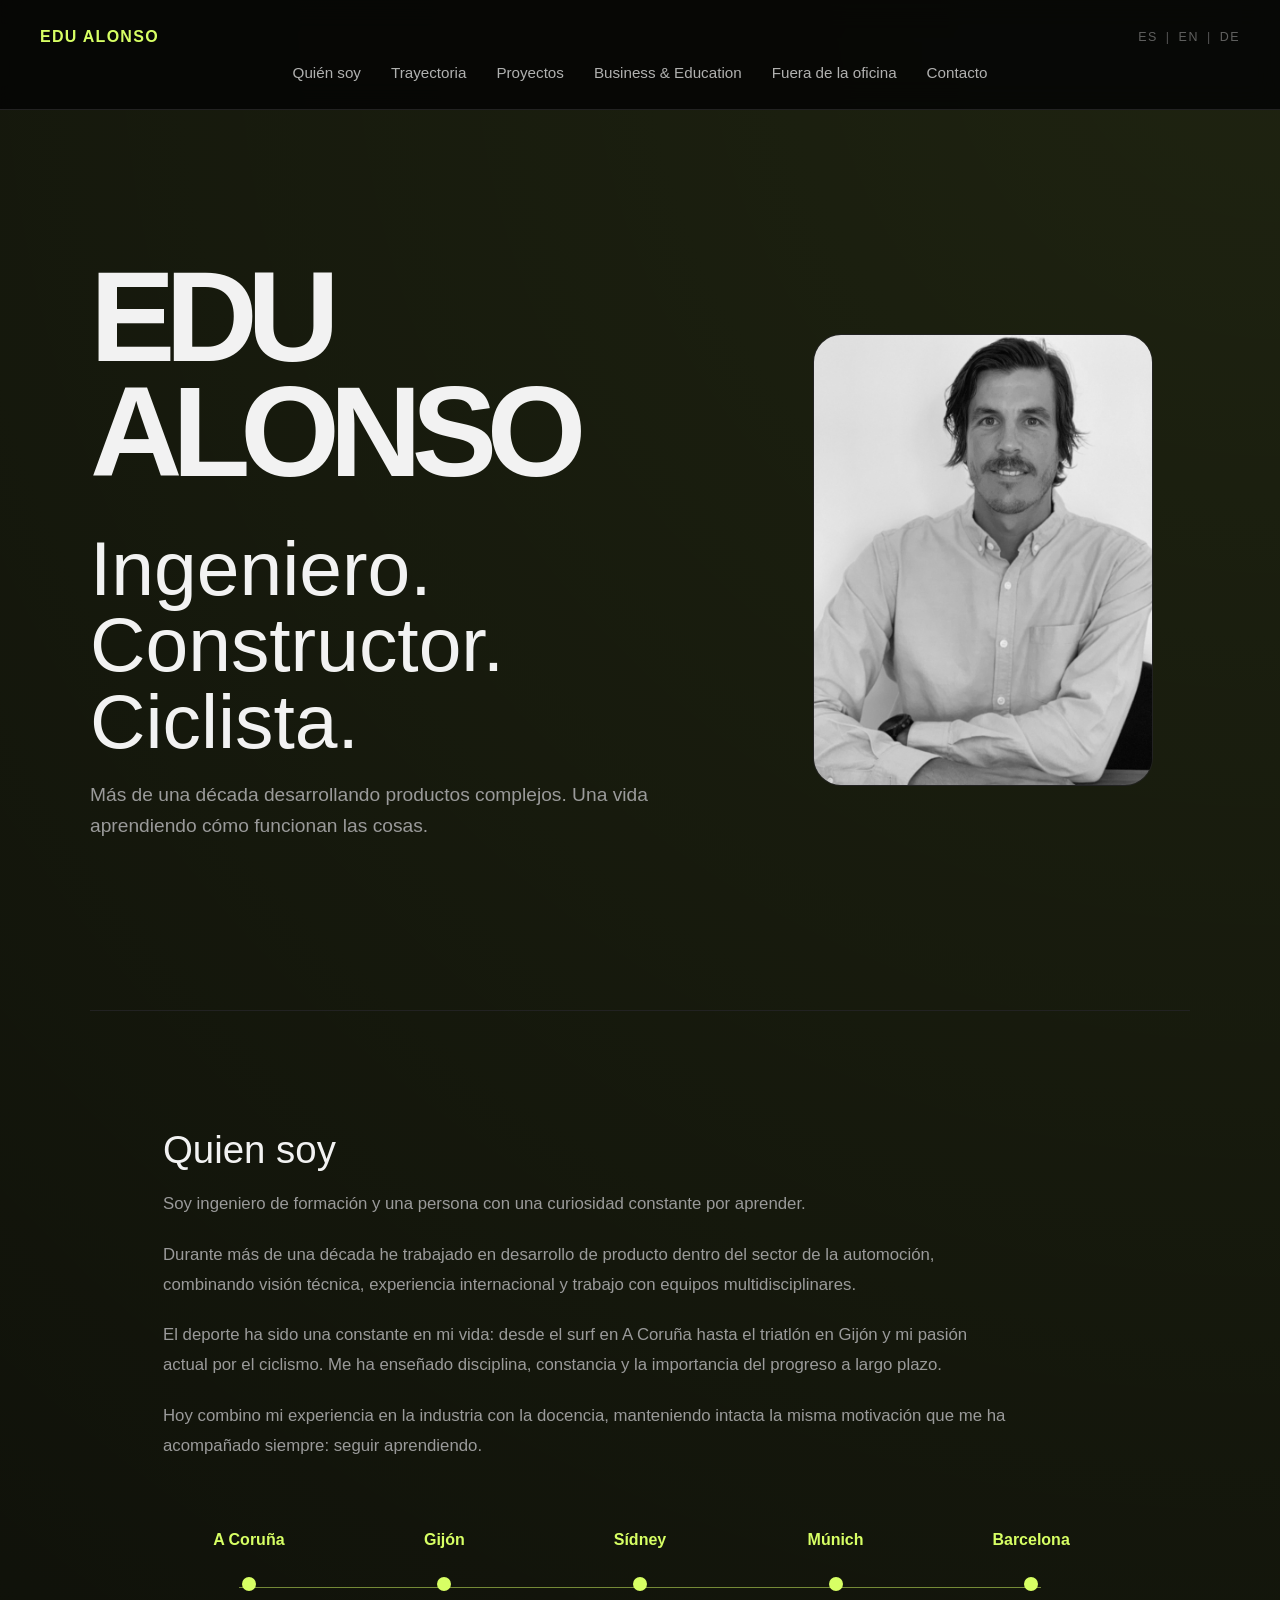
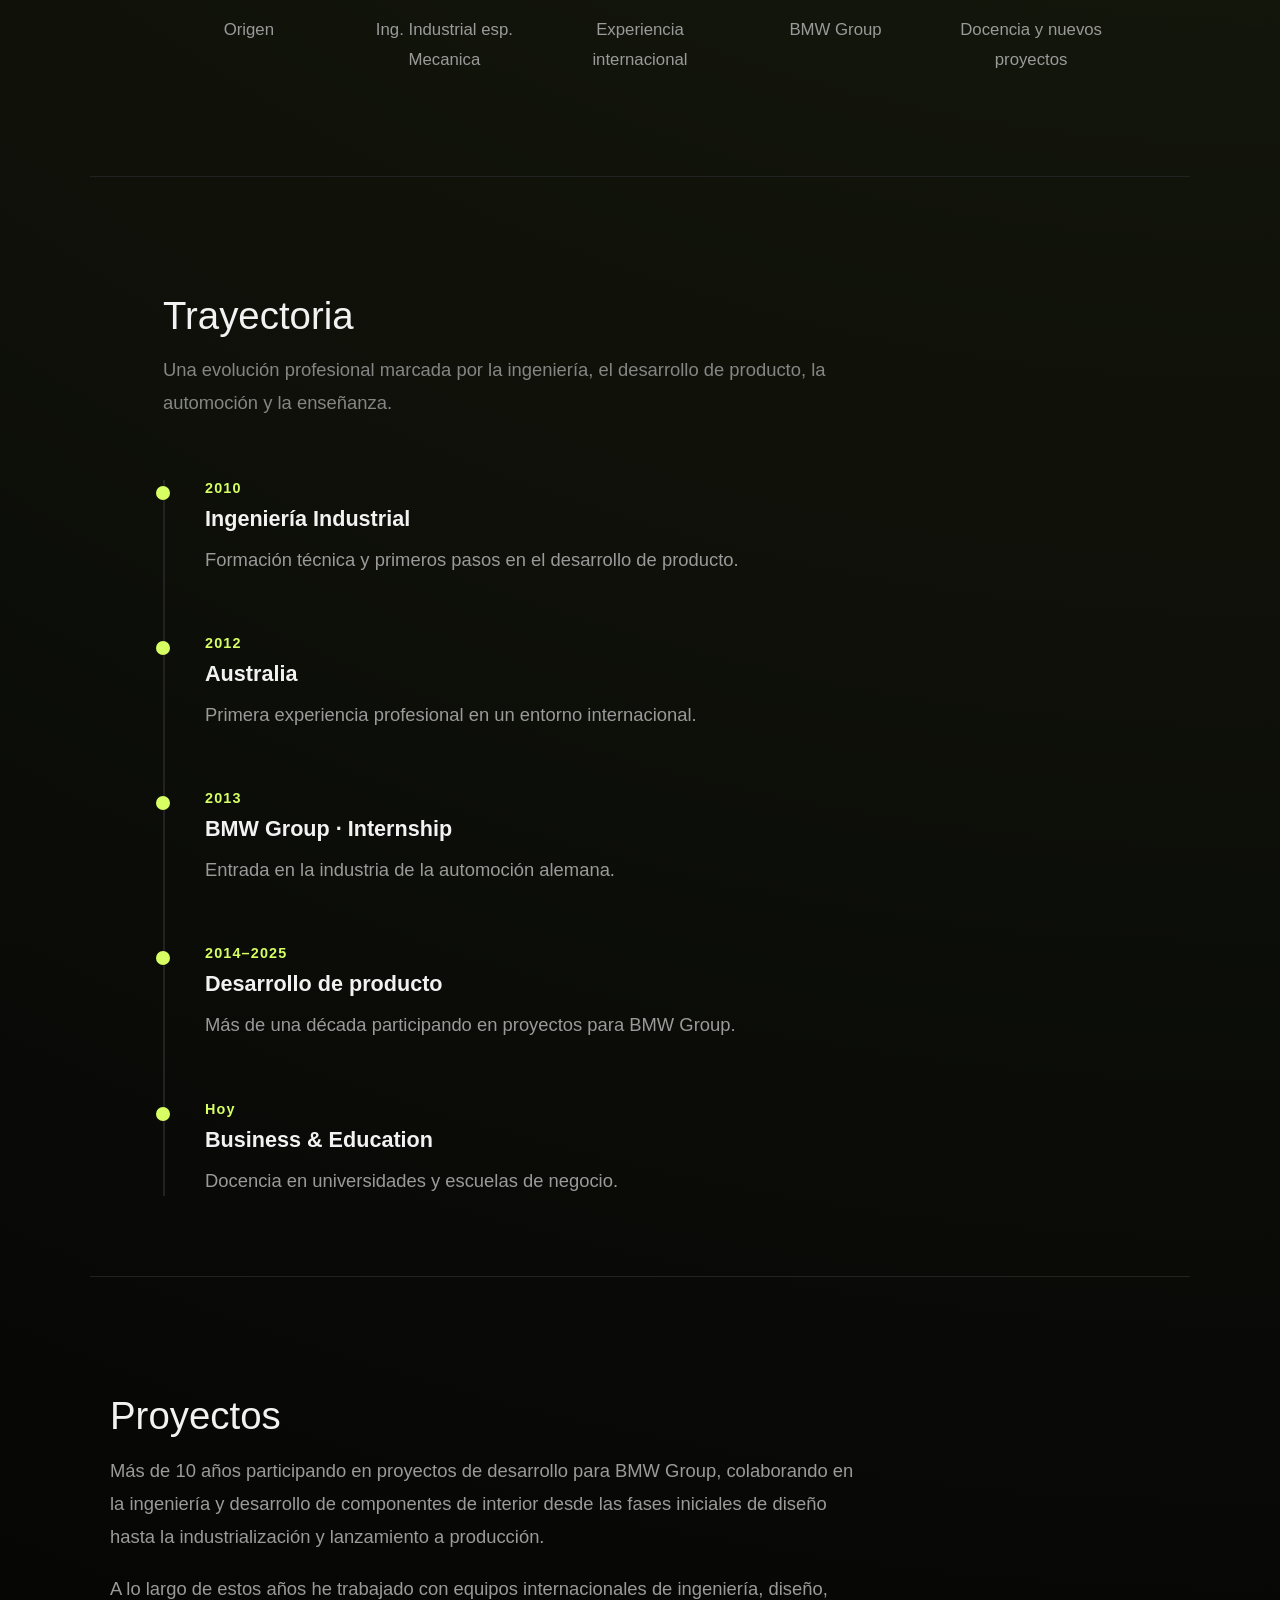
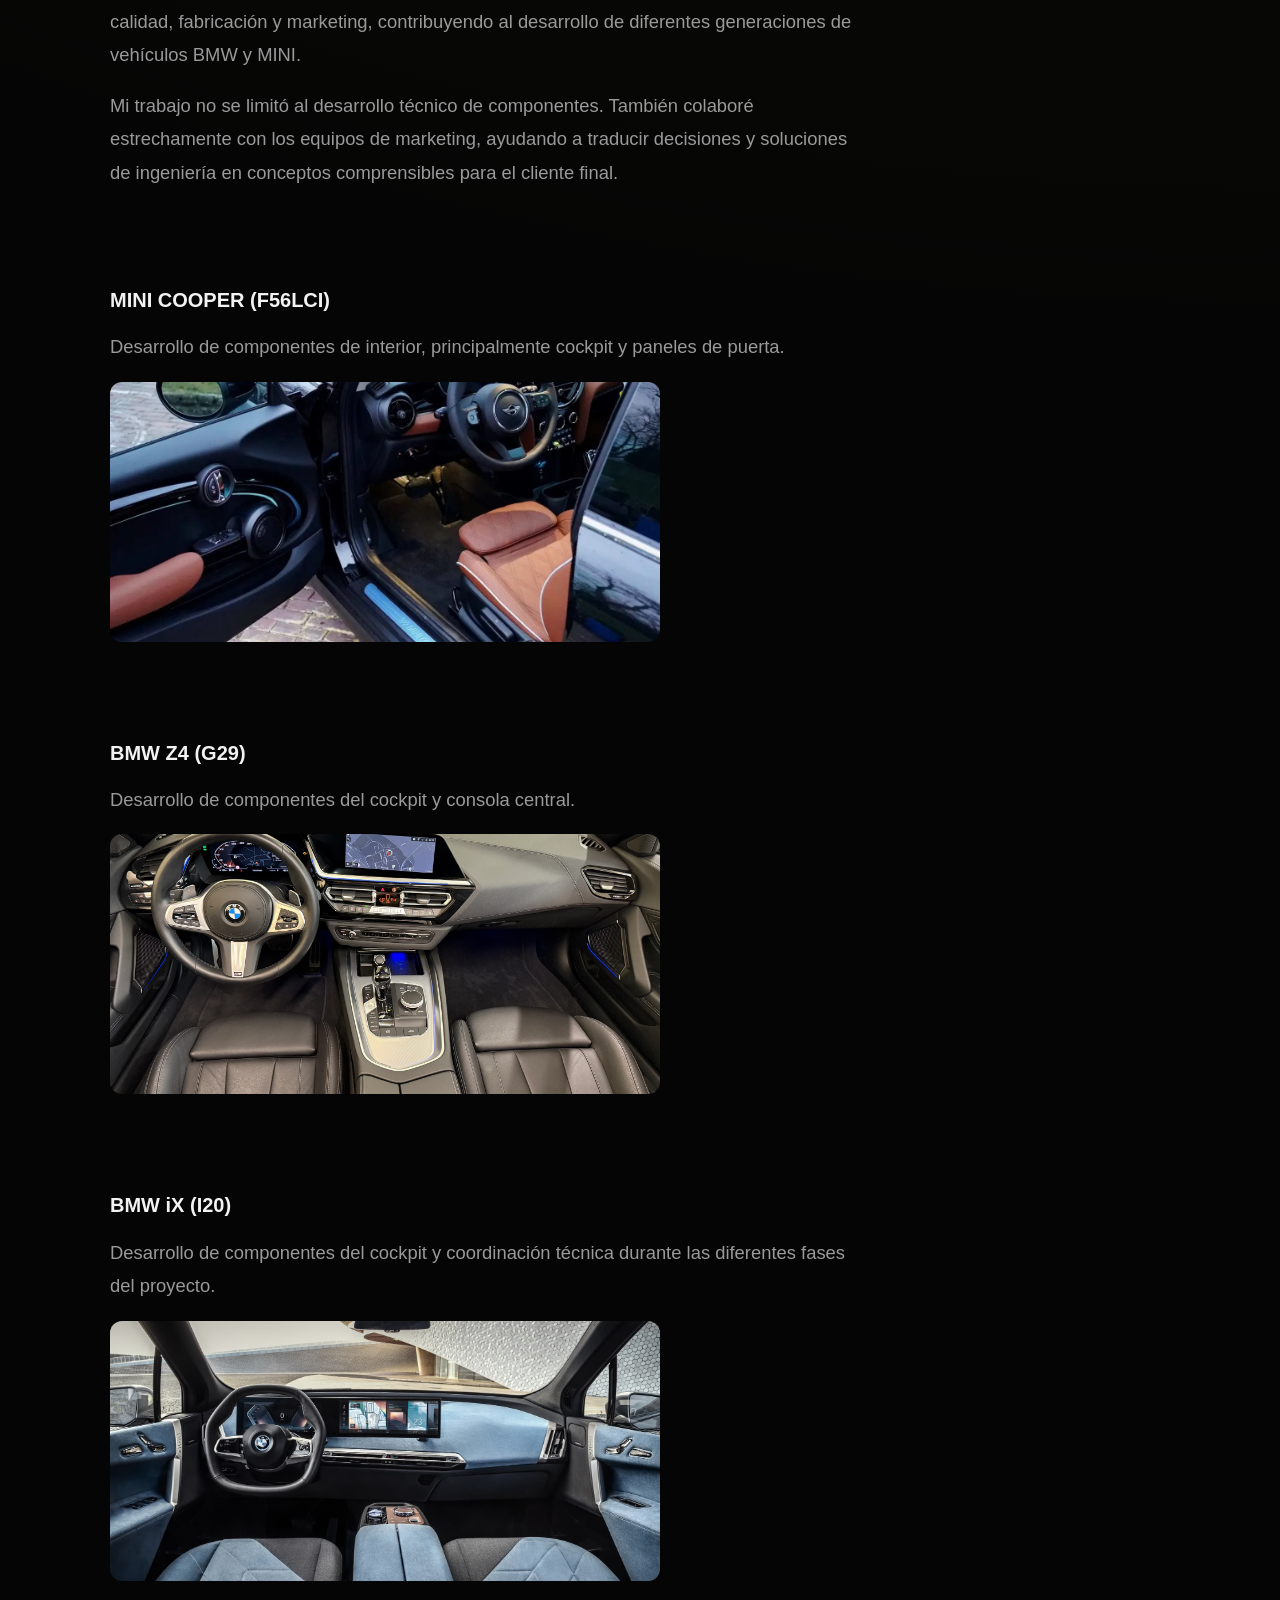
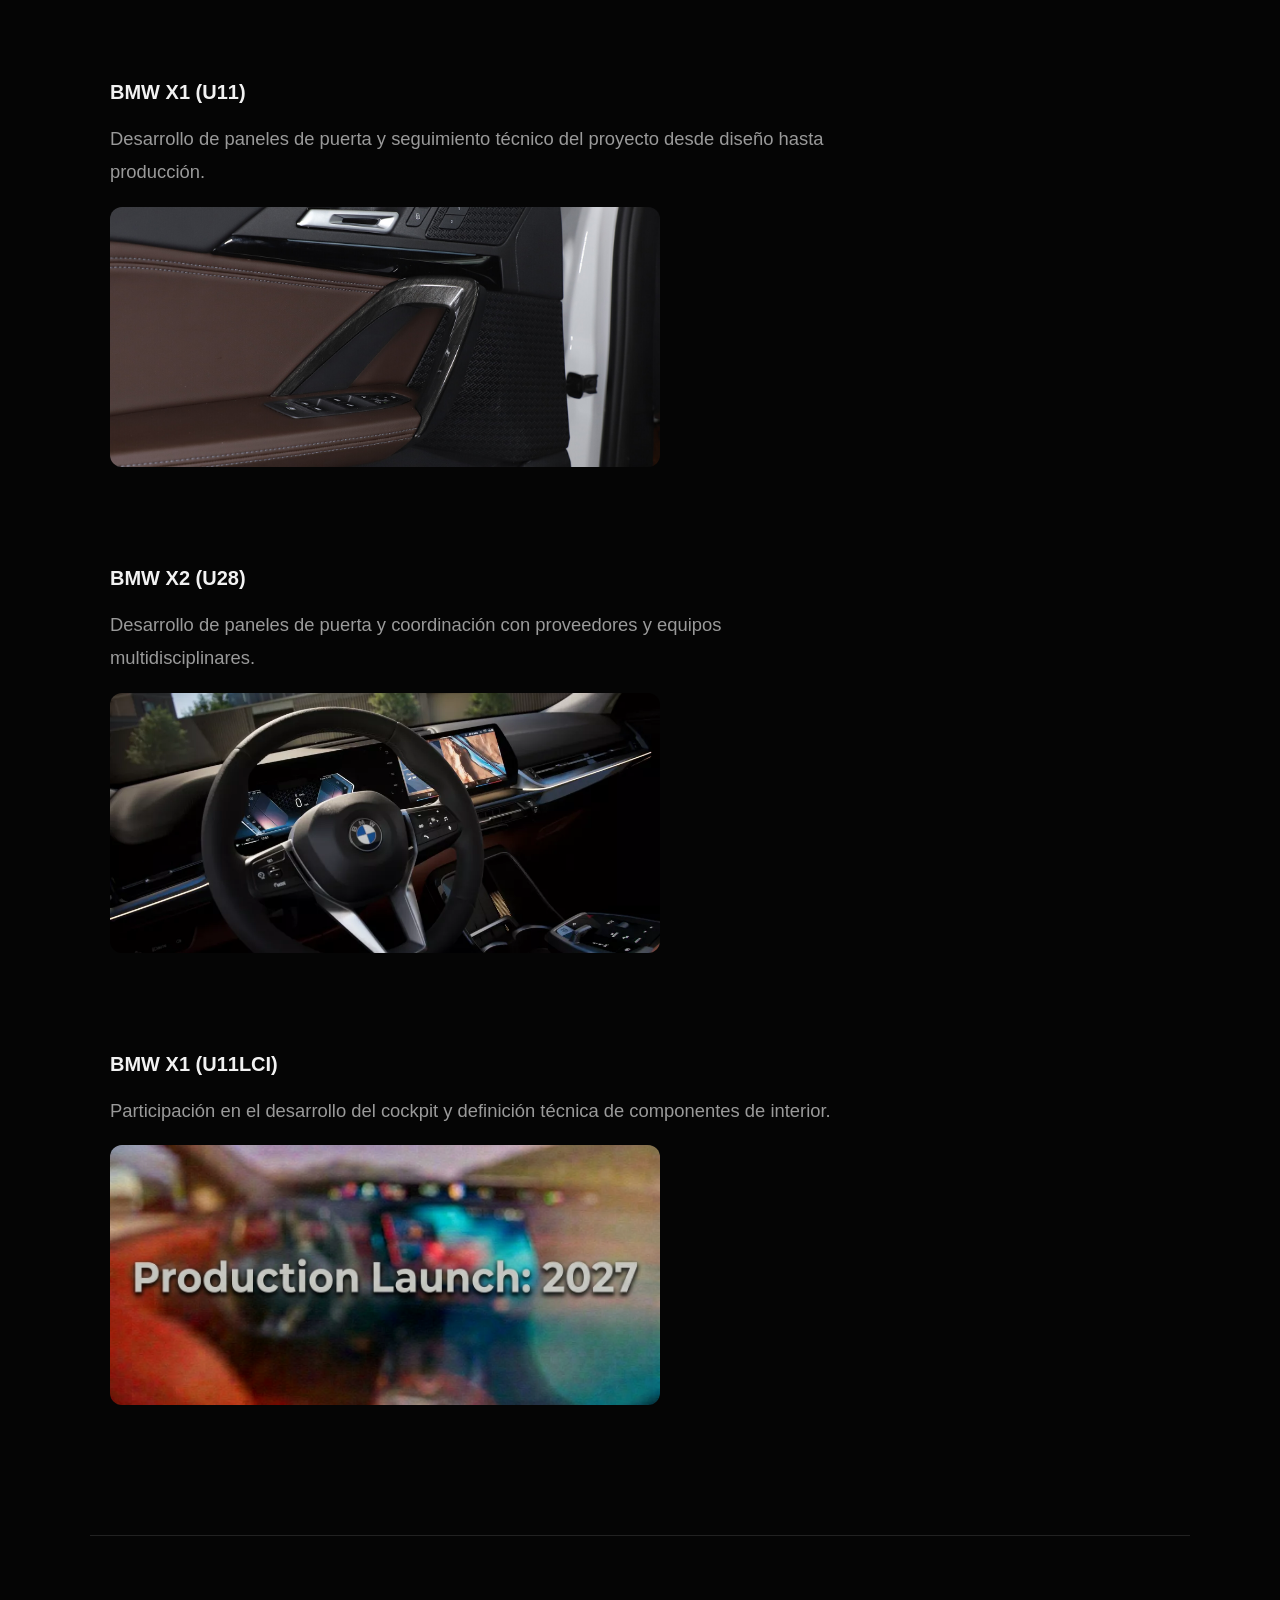
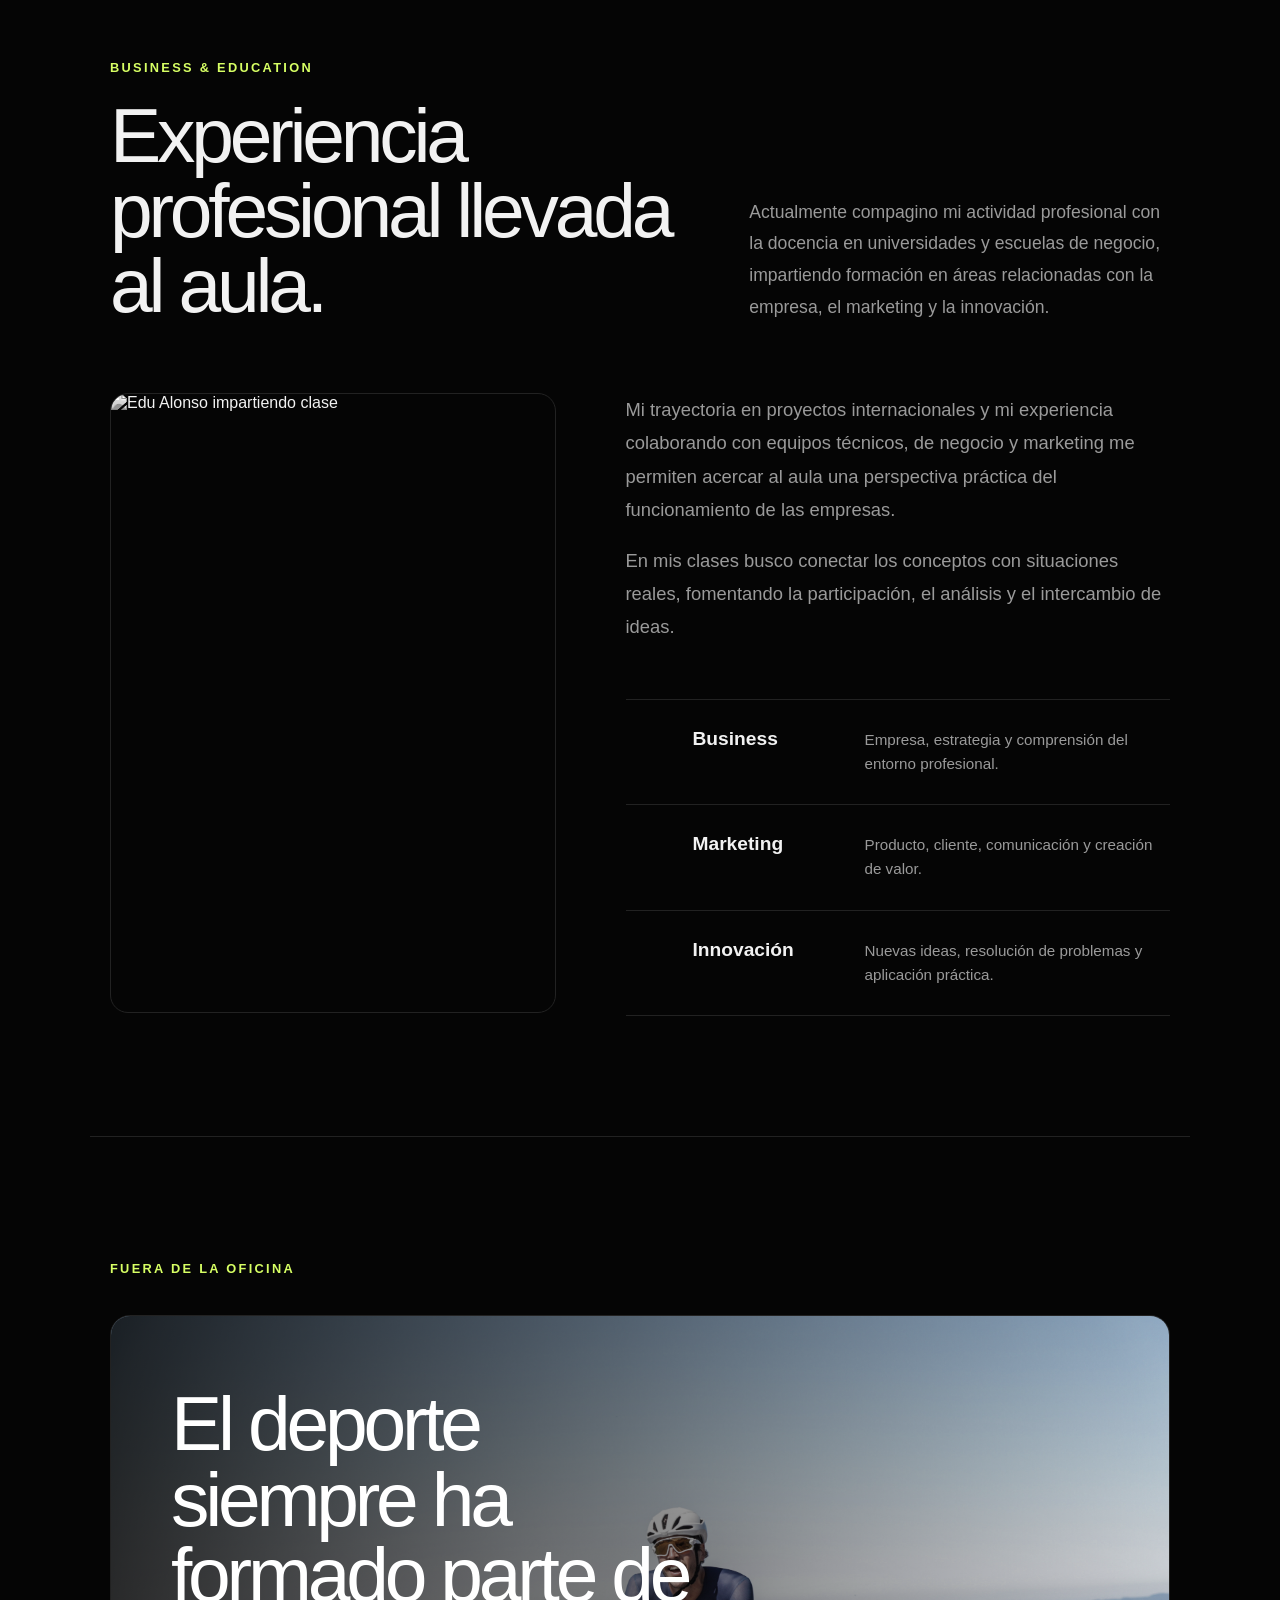
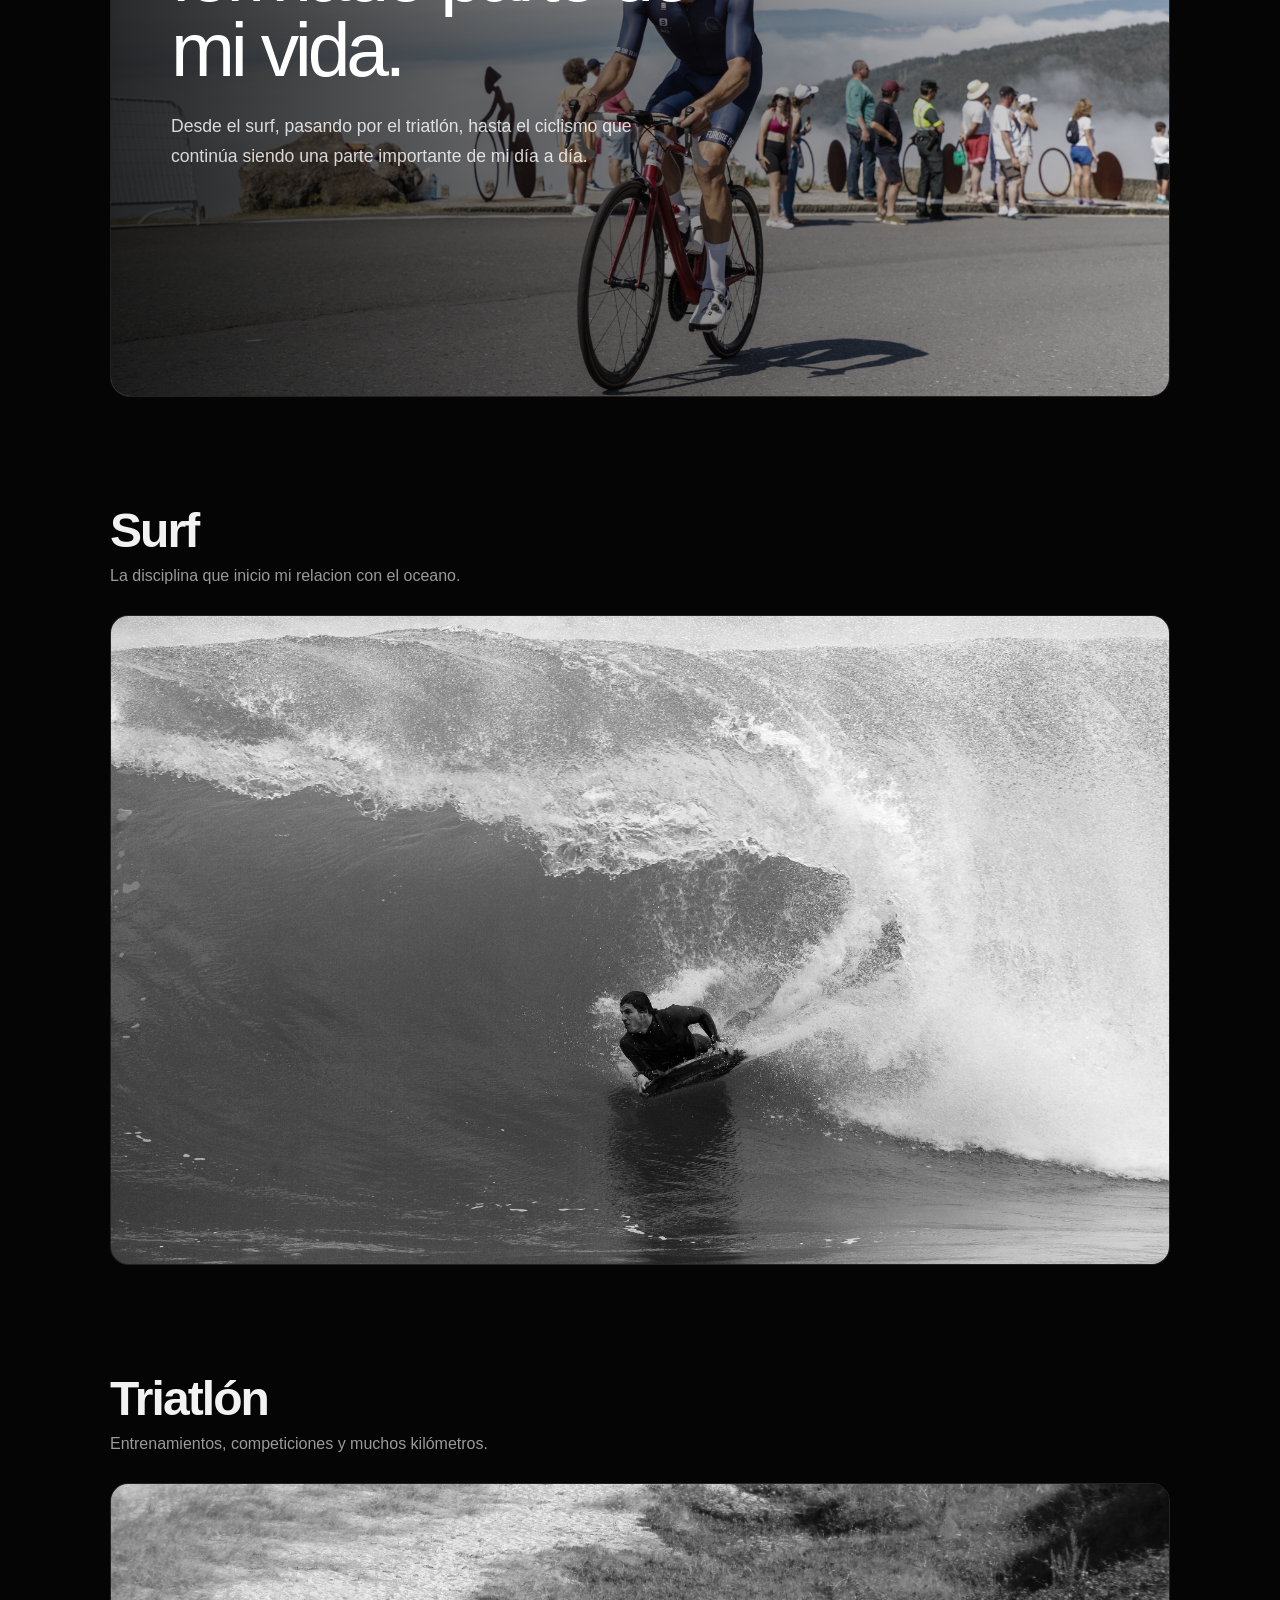
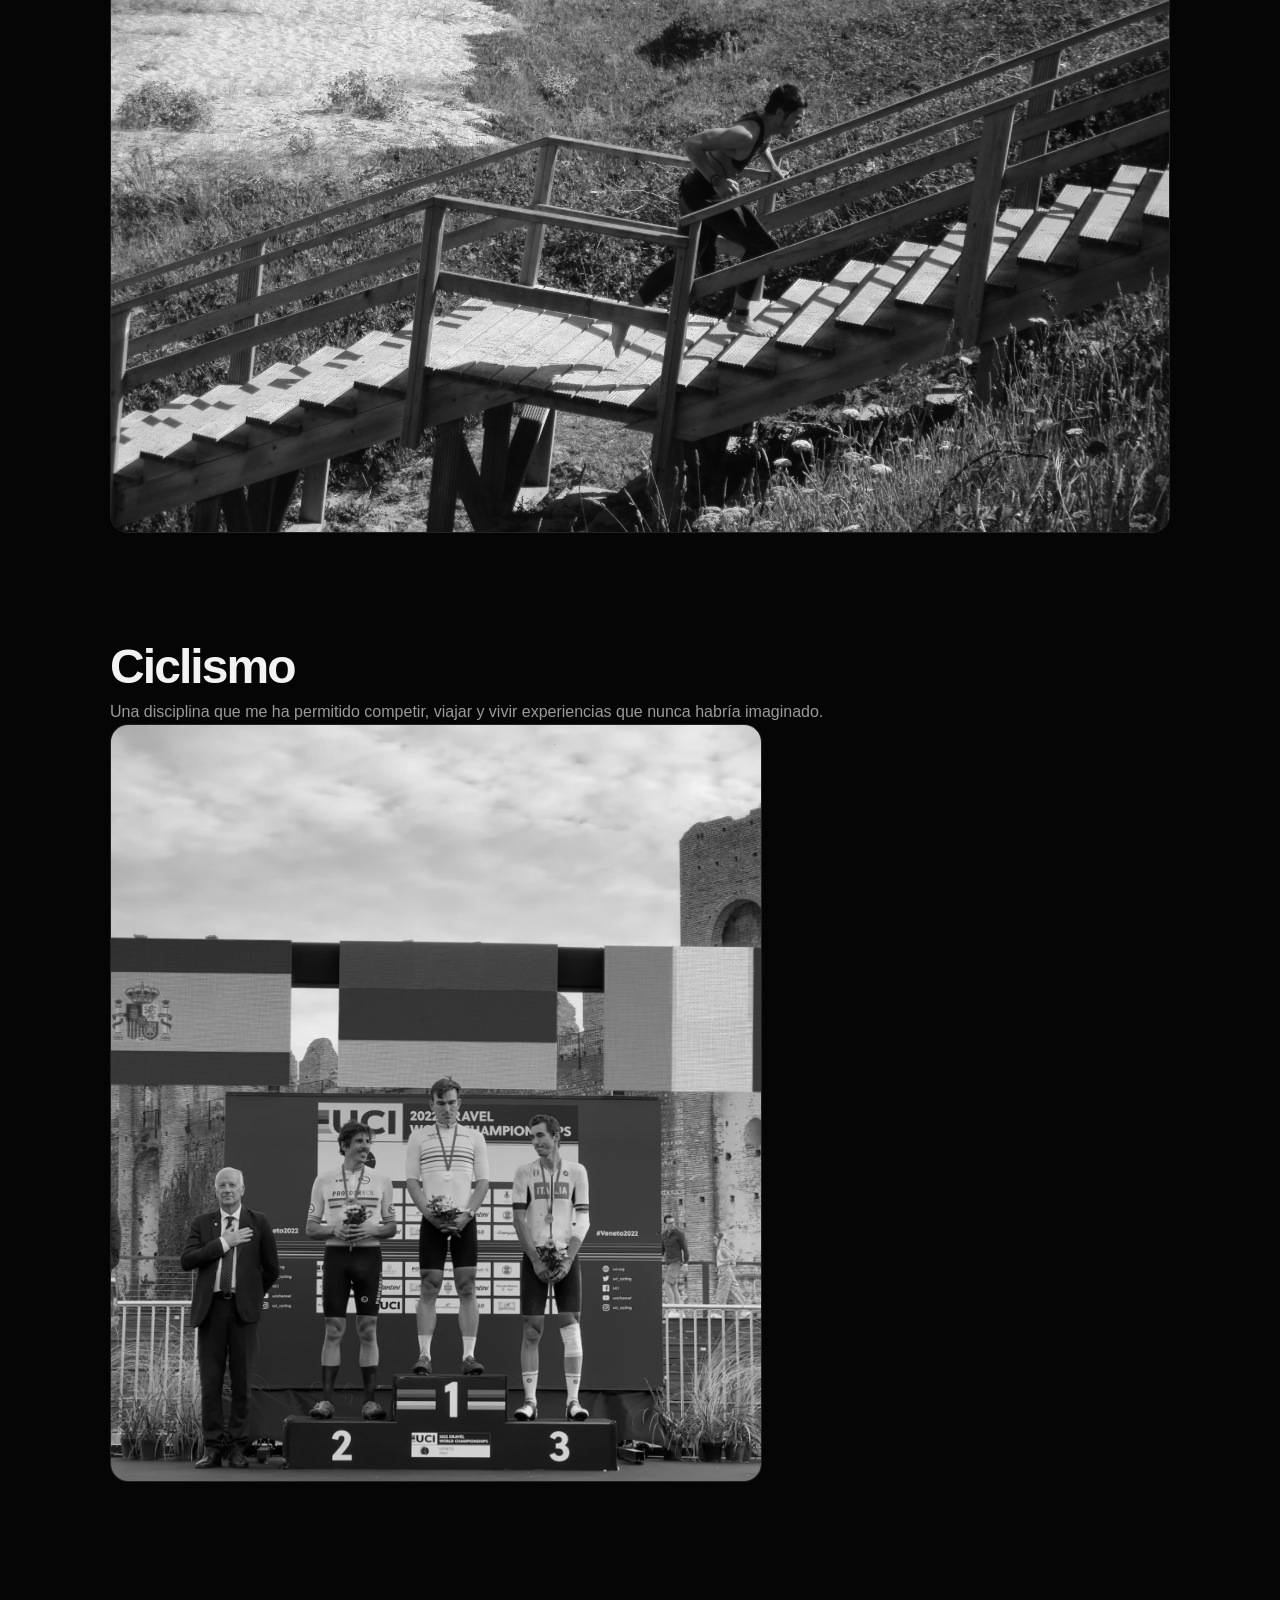
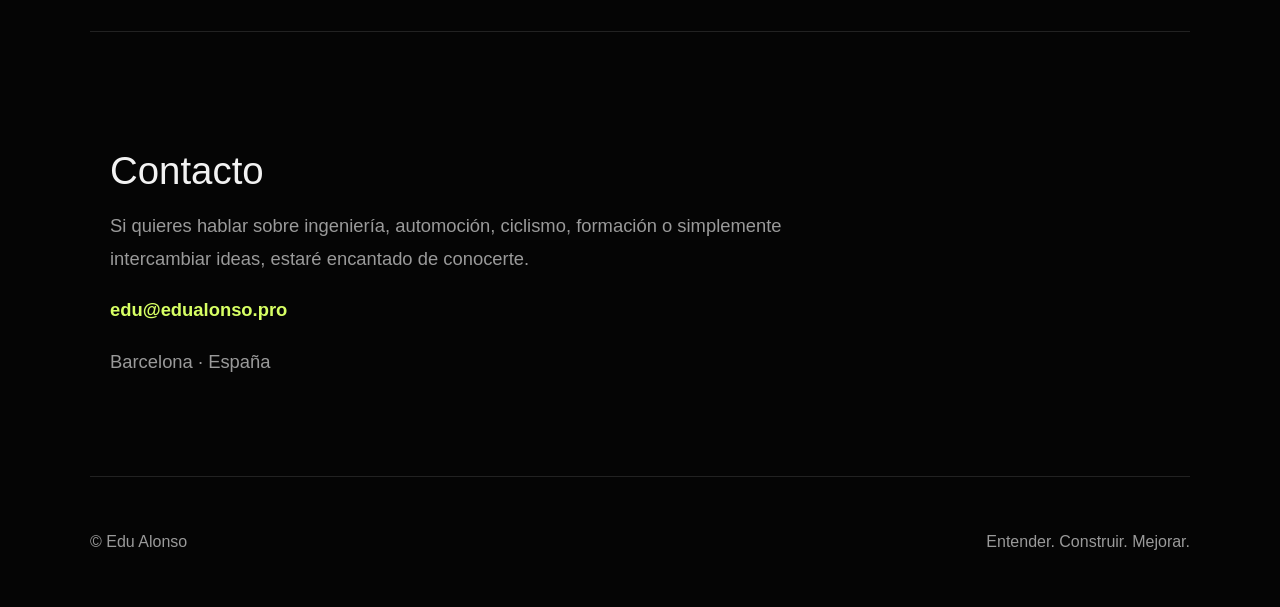
==== commit 916a3988: "cambio fotos e idiomas" ====
--- a/index.html
+++ b/index.html
@@ -10,26 +10,34 @@
 </head>
 
 <body>
-  <nav class="navbar">
-    <div class="nav-logo">EDU ALONSO</div>
-
-   <div class="nav-links">
-  <a href="#historia">Quién soy</a>
-  <a href="#trayectoria">Trayectoria</a>
-  <a href="#proyectos">Proyectos</a>
-  <a href="#business-education">Business & Education</a>
-  <a href="#mas-alla">Fuera de la oficina</a>
-  <a href="#contacto">Contacto</a>
-</div>
+<nav class="navbar">
+
+  <div class="nav-top">
+
+    <div class="nav-logo">
+      EDU ALONSO
+    </div>
+
     <div class="language-switcher">
-  <a href="/">ES</a>
-  <span>|</span>
-  <a href="/en/">EN</a>
-  <span>|</span>
-  <a href="/de/">DE</a>
-</div>
-  
-  </nav>
+      <a href="/">ES</a>
+      <span>|</span>
+      <a href="/en/">EN</a>
+      <span>|</span>
+      <a href="/de/">DE</a>
+    </div>
+
+  </div>
+
+  <div class="nav-links">
+    <a href="#historia">Quién soy</a>
+    <a href="#trayectoria">Trayectoria</a>
+    <a href="#proyectos">Proyectos</a>
+    <a href="#business-education">Business & Education</a>
+    <a href="#mas-alla">Fuera de la oficina</a>
+    <a href="#contacto">Contacto</a>
+  </div>
+
+</nav>
 
   <main class="page">
     <section class="hero hero-split">
@@ -118,51 +126,52 @@
           la automoción y la enseñanza.
         </p>
 
-        <div class="career-timeline">
-          <div class="career-item">
-            <h3>Ingeniería Industrial</h3>
-            <p>
-              Formación técnica en Gijón, con una base centrada en diseño, fabricación,
-              materiales, procesos industriales y desarrollo de producto.
-            </p>
-          </div>
-
-          <div class="career-item">
-            <h3>Experiencia técnica en Australia</h3>
-            <p>
-              Trabajo en entornos internacionales, participando en tareas técnicas y de
-              delineación, y desarrollando una visión más global de la ingeniería.
-            </p>
-          </div>
-
-          <div class="career-item">
-            <h3>BMW Group · Internship</h3>
-            <p>
-              Primer contacto con la industria automovilística alemana y con los procesos
-              de desarrollo de vehículos a gran escala.
-            </p>
-          </div>
-
-          <div class="career-item">
-            <h3>Desarrollo de producto en automoción</h3>
-            <p>
-              Participación durante más de 10 años en proyectos para BMW Group, trabajando
-              en el desarrollo de interiores para diferentes modelos BMW y MINI.
-            </p>
-          </div>
-
-          <div class="career-item">
-
-  <h3>Business & Education</h3>
-
-  <p>
-
-    Actualmente colaboro con universidades y escuelas de negocio impartiendo
-
-    formación en áreas relacionadas con la empresa, el marketing y la innovación.
-
-  </p>
-
+    <div class="timeline">
+
+  <div class="timeline-item">
+    <div class="timeline-year">2010</div>
+
+    <div class="timeline-content">
+      <h3>Ingeniería Industrial</h3>
+      <p>Formación técnica y primeros pasos en el desarrollo de producto.</p>
+    </div>
+  </div>
+
+  <div class="timeline-item">
+    <div class="timeline-year">2012</div>
+
+    <div class="timeline-content">
+      <h3>Australia</h3>
+      <p>Primera experiencia profesional en un entorno internacional.</p>
+    </div>
+  </div>
+
+  <div class="timeline-item">
+    <div class="timeline-year">2013</div>
+
+    <div class="timeline-content">
+      <h3>BMW Group · Internship</h3>
+      <p>Entrada en la industria de la automoción alemana.</p>
+    </div>
+  </div>
+
+  <div class="timeline-item">
+    <div class="timeline-year">2014–2025</div>
+
+    <div class="timeline-content">
+      <h3>Desarrollo de producto</h3>
+      <p>Más de una década participando en proyectos para BMW Group.</p>
+    </div>
+  </div>
+
+  <div class="timeline-item">
+    <div class="timeline-year">Hoy</div>
+
+    <div class="timeline-content">
+      <h3>Business & Education</h3>
+      <p>Docencia en universidades y escuelas de negocio.</p>
+    </div>
+  </div>
 </div>
         </div>
       </div>
@@ -281,7 +290,7 @@
 
           <div class="teaching-topics">
             <div class="teaching-topic">
-              <span>01</span>
+              <span></span>
               <h3>Business</h3>
               <p>
                 Empresa, estrategia y comprensión del entorno profesional.
@@ -289,7 +298,7 @@
             </div>
 
             <div class="teaching-topic">
-              <span>02</span>
+              <span></span>
               <h3>Marketing</h3>
               <p>
                 Producto, cliente, comunicación y creación de valor.
@@ -297,7 +306,7 @@
             </div>
 
             <div class="teaching-topic">
-              <span>03</span>
+              <span></span>
               <h3>Innovación</h3>
               <p>
                 Nuevas ideas, resolución de problemas y aplicación práctica.
@@ -308,64 +317,91 @@
       </div>
     </section>
 
-   <section id="mas-alla" class="section outside-office">
-  <div class="outside-header">
+  <section id="mas-alla" class="section outside-office">
+  <div class="outside-title">
     <p class="section-label">FUERA DE LA OFICINA</p>
-
-    <h2>El deporte siempre ha formado parte de mi vida.</h2>
-
-    <p class="outside-intro">
-      Desde el surf en A Coruña y el triatlón en Gijón hasta el ciclismo,
-      que con el tiempo se convirtió en mi principal disciplina deportiva.
-    </p>
-  </div>
-
-  <div class="outside-feature">
-    <div class="outside-image">
-      <img
-        src="images/ciclismo.jpg"
-        alt="Edu Alonso compitiendo en ciclismo"
-      />
-    </div>
-
-    <div class="outside-story">
-      <span class="outside-number">01</span>
-
-      <h3>Una vida sobre dos ruedas</h3>
-
-      <p>
-        Durante años he entrenado y competido en ciclismo, participando en
-        pruebas nacionales e internacionales y formando parte de diferentes
-        equipos y proyectos deportivos.
-      </p>
-
-      <p>
-        El ciclismo sigue siendo hoy una parte importante de mi día a día:
-        una forma de desconectar, explorar nuevos lugares y mantenerme
-        vinculado a una actividad que siempre ha estado presente en mi vida.
-      </p>
-    </div>
-  </div>
-
-  <div class="outside-path">
-    <div class="outside-path-item">
-      <span>01</span>
-      <h3>Surf</h3>
-      <p>A Coruña</p>
-    </div>
-
-    <div class="outside-path-item">
-      <span>02</span>
-      <h3>Triatlón</h3>
-      <p>Gijón</p>
-    </div>
-
-    <div class="outside-path-item">
-      <span>03</span>
-      <h3>Ciclismo</h3>
-      <p>Competición y aventura</p>
-    </div>
-  </div>
+  </div>
+
+  <div class="outside-hero">
+    <img
+      src="images/ciclismo-portada.jpg"
+      alt="Edu Alonso practicando ciclismo"
+    />
+
+    <div class="outside-hero-overlay">
+      <h2>El deporte siempre ha formado parte de mi vida.</h2>
+
+      <p>
+        Desde el surf, pasando por el triatlón, hasta el ciclismo
+        que continúa siendo una parte importante de mi día a día.
+      </p>
+    </div>
+  </div>
+
+  <div class="sports-gallery">
+    <article class="sport-story">
+       <div class="sport-caption">
+        <span></span>
+
+        <div>
+          <h3>Surf</h3>
+          <p> La disciplina que inicio mi relacion con el oceano.</p>
+        </div>
+      </div>
+      <div class="sport-image">
+        <img
+          src="images/surf.jpg"
+          alt="Edu Alonso practicando surf"
+        />
+      </div>
+
+     
+    </article>
+
+    <article class="sport-story">
+       <div class="sport-caption">
+        <span></span>
+
+        <div>
+          <h3>Triatlón</h3>
+          <p> Entrenamientos, competiciones y muchos kilómetros.</p>
+        </div>
+      </div>
+      <div class="sport-image">
+        <img
+          src="images/triatlon.jpg"
+          alt="Edu Alonso compitiendo en triatlón"
+        />
+      </div>
+
+     
+    </article>
+
+    <article class="sport-story podium-story">
+       <div class="sport-caption">
+        <span></span>
+
+        <div>
+          <h3>Ciclismo</h3>
+          <p>
+            Una disciplina que me ha permitido competir, viajar y vivir
+            experiencias que nunca habría imaginado.
+          </p>
+      <div class="sport-image">
+        <img
+          src="images/podium-gravel.jpg"
+          alt="Edu Alonso en el podio del Campeonato del Mundo de Gravel"
+        />
+      </div>
+
+     
+
+          </p>
+        </div>
+      </div>
+    </article>
+  </div>
+</section>
 </section>
     </section>
 
--- a/styles.css
+++ b/styles.css
@@ -40,58 +40,81 @@
 
 /* NAVBAR */
 
+/* NAVBAR */
+
 .navbar {
   position: sticky;
   top: 0;
   z-index: 100;
+
   display: flex;
-  justify-content: space-between;
-  align-items: center;
-  padding: 24px 40px;
-  background: rgba(5, 5, 5, 0.85);
-  backdrop-filter: blur(12px);
+  flex-direction: column;
+
+  gap: 18px;
+
+  padding: 28px 40px;
+
+  background: rgba(5,5,5,.88);
+  backdrop-filter: blur(14px);
+
   border-bottom: 1px solid var(--line);
 }
 
-.nav-logo {
-  color: var(--accent);
-  font-weight: 700;
-  letter-spacing: 0.08em;
-}
-
-.nav-links {
-  display: flex;
-  gap: 32px;
-}
-
-.nav-links a {
-  color: var(--accent);
-  text-decoration: none;
-  opacity: 0.75;
-}
-
-.nav-links a:hover {
-  opacity: 1;
-}
-.language-switcher {
-  display: flex;
-  align-items: center;
-  gap: 8px;
-  font-size: 0.85rem;
-}
-
-.language-switcher a {
-  color: var(--muted);
-  text-decoration: none;
-  transition: color 0.2s ease;
-}
-
-.language-switcher a:hover {
-  color: var(--accent);
-}
-
-.language-switcher span {
-  color: var(--line);
+.nav-top{
+    display:flex;
+    justify-content:space-between;
+    align-items:center;
+}
+
+.nav-logo{
+    color:var(--accent);
+    font-weight:700;
+    letter-spacing:.08em;
+}
+
+.nav-links{
+    display:flex;
+    justify-content:center;
+    flex-wrap:wrap;
+    gap:30px;
+}
+
+.nav-links a{
+    color:var(--text);
+    text-decoration:none;
+    font-size:.95rem;
+    opacity:.72;
+    transition:.25s;
+}
+
+.nav-links a:hover{
+    opacity:1;
+    color:var(--accent);
+}
+
+.language-switcher{
+    display:flex;
+    gap:8px;
+    align-items:center;
+
+    font-size:.78rem;
+    letter-spacing:.12em;
+}
+
+.language-switcher a{
+    color:var(--muted);
+    text-decoration:none;
+    opacity:.6;
+    transition:.25s;
+}
+
+.language-switcher a:hover{
+    color:var(--accent);
+    opacity:1;
+}
+
+.language-switcher span{
+    color:#555;
 }
 
 /* HERO */
@@ -246,29 +269,53 @@
 }
 
 /* TRAYECTORIA */
-
-.career-timeline {
-  display: grid;
-  gap: 24px;
-  max-width: 900px;
-}
-
-.career-item {
-  padding: 28px;
-  border-left: 4px solid var(--accent);
-  border-radius: 20px;
-  background: rgba(255, 255, 255, 0.08);
-}
-
-.career-item h3 {
+/* TIMELINE */
+
+.timeline {
+  max-width: 850px;
+  margin-top: 60px;
+  border-left: 2px solid var(--line);
+  padding-left: 40px;
+}
+
+.timeline-item {
+  position: relative;
+  padding-bottom: 60px;
+}
+
+.timeline-item:last-child {
+  padding-bottom: 0;
+}
+
+.timeline-item::before {
+  content: "";
+  position: absolute;
+  left: -49px;
+  top: 6px;
+  width: 14px;
+  height: 14px;
+  border-radius: 50%;
+  background: var(--accent);
+}
+
+.timeline-year {
+  color: var(--accent);
+  font-size: .9rem;
+  font-weight: 700;
+  letter-spacing: .08em;
   margin-bottom: 10px;
-  font-size: 1.3rem;
+}
+
+.timeline-content h3 {
+  margin: 0 0 12px;
+  font-size: 1.35rem;
   letter-spacing: 0;
 }
 
-.career-item p {
+.timeline-content p {
+  margin: 0;
+  max-width: 650px;
   line-height: 1.7;
-  opacity: 0.9;
 }
 
 /* PROYECTOS */
@@ -392,124 +439,165 @@
   padding-bottom: 120px;
 }
 
-.outside-header {
-  display: grid;
-  grid-template-columns: 1.15fr 0.85fr;
-  align-items: end;
-  gap: 70px;
-  margin-bottom: 70px;
-}
-
-.outside-header .section-label {
-  grid-column: 1 / -1;
-  margin-bottom: -35px;
-}
-
-.outside-header h2 {
-  max-width: 720px;
-  margin: 0;
-  font-size: clamp(2.8rem, 6vw, 5.5rem);
-  line-height: 0.98;
-  letter-spacing: -0.055em;
-}
-
-.outside-intro {
-  margin: 0;
-  font-size: 1.1rem !important;
-}
-
-.outside-feature {
-  display: grid;
-  grid-template-columns: 1.25fr 0.75fr;
-  align-items: stretch;
-  gap: 0;
+.outside-title {
+  margin-bottom: 35px;
+}
+
+.outside-hero {
+  position: relative;
+  min-height: 680px;
   overflow: hidden;
   border: 1px solid var(--line);
   border-radius: 20px;
   background: var(--card);
 }
 
-.outside-image {
-  min-height: 620px;
-}
-
-.outside-image img {
+.outside-hero img {
   width: 100%;
-  height: 100%;
-  min-height: 620px;
+  height: 680px;
+  display: block;
+  object-fit: cover;
+  object-position: center;
+  filter: grayscale(35%);
+  transition:
+    transform 0.6s ease,
+    filter 0.6s ease;
+}
+
+.outside-hero:hover img {
+  transform: scale(1.015);
+  filter: grayscale(0%);
+}
+
+.outside-hero::after {
+  content: "";
+  position: absolute;
+  inset: 0;
+  background:
+    linear-gradient(
+      90deg,
+      rgba(0, 0, 0, 0.82) 0%,
+      rgba(0, 0, 0, 0.48) 48%,
+      rgba(0, 0, 0, 0.08) 100%
+    );
+}
+
+.outside-hero-overlay {
+  position: absolute;
+  z-index: 2;
+  left: 60px;
+  top: 70px;
+  max-width: 520px;
+}
+
+.outside-hero-overlay h2 {
+  max-width: 700px;
+  margin: 0 0 25px;
+  color: white;
+  font-size: clamp(2.8rem, 6vw, 5.5rem);
+  line-height: 0.98;
+  letter-spacing: -0.055em;
+}
+
+.outside-hero-overlay p {
+  max-width: 650px;
+  margin: 0;
+  color: rgba(255, 255, 255, 0.82);
+  font-size: 1.1rem;
+  line-height: 1.7;
+}
+
+.sports-gallery {
+  display: grid;
+  gap: 110px;
+  margin-top: 110px;
+}
+
+.sport-story {
+  margin: 0;
+}
+
+.sport-image {
+  overflow: hidden;
+  border: 1px solid var(--line);
+  border-radius: 18px;
+  background: var(--card);
+}
+
+.sport-image img {
+  width: 100%;
+  height: min(72vh, 720px);
+  min-height: 500px;
   display: block;
   object-fit: cover;
   object-position: center;
   filter: grayscale(100%);
   transition:
-    filter 0.4s ease,
-    transform 0.4s ease;
-}
-
-.outside-feature:hover .outside-image img {
-  filter: grayscale(25%);
+    transform 0.5s ease,
+    filter 0.5s ease;
+    }
+
+.podium-story .sport-image {
+    display: inline-flex;
+    justify-content: center;
+    align-items: center;
+    background: #050505;
+    padding: 0px;
+}
+
+.podium-story .sport-image img {
+    width: auto !important;
+    height: auto !important;
+    max-width: 650px;
+    max-height: none;
+    object-fit: contain !important;
+    filter: grayscale(100%);
+}
+.podium-story:hover img {
+    filter: grayscale(0%);
+    transform: scale(1.01);
+}
+
+
+.sport-story:hover .sport-image img {
   transform: scale(1.015);
-}
-
-.outside-story {
-  display: flex;
-  flex-direction: column;
-  justify-content: center;
-  padding: 55px;
-}
-
-.outside-number {
-  margin-bottom: 28px;
+  filter: grayscale(20%);
+}
+
+.sport-caption {
+  display: block;
+  max-width: 780px;
+  margin-bottom: 26px;
+}
+
+
+.sport-caption span {
+  padding-top: 7px;
   color: var(--accent);
-  font-size: 0.8rem;
+  font-size: 0.78rem;
   font-weight: 700;
-  letter-spacing: 0.12em;
-}
-
-.outside-story h3 {
-  margin: 0 0 30px;
-  font-size: clamp(2rem, 4vw, 3.5rem);
+  letter-spacing: 0.1em;
+}
+
+.sport-caption h3 {
+  margin: 0 0 8px;
+  font-size: clamp(1.8rem, 4vw, 3rem);
   line-height: 1;
-  letter-spacing: -0.045em;
-}
-
-.outside-story p {
+  letter-spacing: -0.04em;
+}
+
+.sport-caption p {
+  margin: 0;
   font-size: 1rem;
-  line-height: 1.75;
-}
-
-.outside-path {
-  display: grid;
-  grid-template-columns: repeat(3, 1fr);
-  margin-top: 50px;
-  border-top: 1px solid var(--line);
-  border-bottom: 1px solid var(--line);
-}
-
-.outside-path-item {
-  padding: 30px;
-  border-right: 1px solid var(--line);
-}
-
-.outside-path-item:last-child {
-  border-right: none;
-}
-
-.outside-path-item span {
-  color: var(--accent);
-  font-size: 0.75rem;
-  font-weight: 700;
-}
-
-.outside-path-item h3 {
-  margin: 20px 0 8px;
-  font-size: 1.3rem;
-  letter-spacing: 0;
-}
-
-.outside-path-item p {
-  margin: 0;
-  font-size: 0.9rem;
+  line-height: 1.6;
+}
+
+.photo-detail {
+  margin-top: 14px !important;
+  color: var(--text) !important;
+  font-size: 0.85rem !important;
+  font-weight: 600;
+  letter-spacing: 0.04em;
 }
 /* CONTACTO */
 
@@ -534,7 +622,7 @@
   color: var(--muted);
 }
 
-/* TABLET */
+/* TABLET y MOVIL */
 
 @media (max-width: 900px) {
   .city-line {
@@ -580,9 +668,50 @@
   .outside-image img {
     min-height: 520px;
   }
-}
-
-/* MOBILE */
+    .outside-header {
+    grid-template-columns: 1fr;
+    gap: 30px;
+  }
+
+  .outside-header .section-label {
+    grid-column: auto;
+    margin-bottom: 0;
+  }
+
+  .sports-gallery {
+    gap: 80px;
+  }
+
+  .sport-image img {
+    height: 600px;
+    min-height: 0;
+  }
+    .outside-hero {
+    min-height: 600px;
+  }
+
+  .outside-hero img {
+    height: 600px;
+  }
+
+  .outside-hero-overlay {
+    left: 40px;
+    right: 40px;
+    bottom: 40px;
+  }
+
+  .sports-gallery {
+    gap: 80px;
+    margin-top: 80px;
+  }
+
+  .sport-image img {
+    height: 600px;
+    min-height: 0;
+  }
+}
+
+/* MOBILE *//* TABLET Y MÓVIL */
 
 @media (max-width: 800px) {
   .hero {
@@ -604,17 +733,31 @@
 
   .footer {
     flex-direction: column;
-      .business-education {
+  }
+
+  /* BUSINESS & EDUCATION */
+
+  .business-education {
     padding-top: 75px;
     padding-bottom: 75px;
   }
 
+  .business-header,
+  .business-content {
+    grid-template-columns: 1fr;
+    gap: 40px;
+  }
+
   .business-header {
     margin-bottom: 45px;
   }
 
   .business-header h2 {
     font-size: 2.7rem;
+  }
+
+  .business-image {
+    position: static;
   }
 
   .business-image img {
@@ -637,59 +780,132 @@
   .teaching-topic p {
     grid-column: 2;
   }
-  }
-    .outside-office {
+
+  /* FUERA DE LA OFICINA */
+
+  .outside-office {
     padding-top: 75px;
     padding-bottom: 75px;
   }
 
-  .outside-header {
-    margin-bottom: 45px;
-  }
-
-  .outside-header h2 {
-    font-size: 2.7rem;
-  }
-
-  .outside-feature {
+  .outside-title {
+    margin-bottom: 25px;
+  }
+
+  .outside-hero {
+    min-height: 560px;
     border-radius: 14px;
   }
 
-  .outside-image,
-  .outside-image img {
-    min-height: 400px;
-  }
-
-  .outside-story {
-    padding: 32px 25px;
-  }
-
-  .outside-story h3 {
-    font-size: 2rem;
-  }
-
-  .outside-path {
-    grid-template-columns: 1fr;
-    margin-top: 35px;
-  }
-
-  .outside-path-item {
-    padding: 24px 5px;
-    border-right: none;
-    border-bottom: 1px solid var(--line);
-  }
-
-  .outside-path-item:last-child {
-    border-bottom: none;
-  }
-}
+  .outside-hero img {
+    height: 560px;
+    object-position: center;
+  }
+
+  .outside-hero::after {
+    background:
+      linear-gradient(
+        0deg,
+        rgba(0, 0, 0, 0.92) 0%,
+        rgba(0, 0, 0, 0.48) 55%,
+        rgba(0, 0, 0, 0.05) 100%
+      );
+  }
+
+  .outside-hero-overlay {
+    left: 24px;
+    right: 24px;
+    bottom: 28px;
+  }
+
+  .outside-hero-overlay h2 {
+    margin-bottom: 18px;
+    font-size: 2.4rem;
+  }
+
+  .outside-hero-overlay p {
+    font-size: 0.95rem;
+    line-height: 1.55;
+  }
+
+  .sports-gallery {
+    gap: 65px;
+    margin-top: 65px;
+  }
+
+  .sport-image {
+    border-radius: 12px;
+  }
+
+  .sport-image img {
+    width: 100%;
+    height: 500px;
+    min-height: 0;
+    object-fit: cover;
+  }
+
+  /* EXCEPCIÓN FOTO DEL PODIO */
+
+  .podium-story .sport-image {
+    padding: 0;
+  }
+
+  .podium-story .sport-image img {
+    width: 100% !important;
+    max-width: 100% !important;
+    height: auto !important;
+    min-height: 0 !important;
+    max-height: none !important;
+    object-fit: contain !important;
+  }
+
+  .sport-caption {
+    grid-template-columns: 35px 1fr;
+    gap: 10px;
+    margin-top: 20px;
+  }
+
+  .sport-caption h3 {
+    font-size: 1.8rem;
+  }
+
+  .sport-caption p {
+    font-size: 0.95rem;
+  }
+
+  .photo-detail {
+    font-size: 0.78rem !important;
+  }
+}
+
+/* MÓVIL PEQUEÑO */
 
 @media (max-width: 700px) {
-  .navbar {
-    flex-direction: column;
-    gap: 14px;
-    padding: 18px 20px;
-  }
+  .navbar{
+    padding:18px 20px;
+    gap:14px;
+}
+
+.nav-top{
+    width:100%;
+}
+
+.nav-logo{
+    font-size:.95rem;
+}
+
+.language-switcher{
+    font-size:.72rem;
+}
+
+.nav-links{
+    gap:14px;
+    justify-content:center;
+}
+
+.nav-links a{
+    font-size:.86rem;
+}
 
   .nav-links {
     flex-wrap: wrap;
@@ -731,23 +947,34 @@
     margin: 15px 0;
   }
 
-  .hero-cycling img {
-    height: auto;
-    min-height: 420px;
-    object-fit: cover;
-  }
-
-  .cycling-overlay {
-    padding: 28px;
-    gap: 16px;
-  }
-
-  .quote {
-    font-size: 0.90rem;
-    line-height: 1.45;
-  }
-
-  .final-quote {
-    font-size: 0.90rem;
+  .business-header h2 {
+    font-size: 2.35rem;
+  }
+
+  .business-image img {
+    height: 380px;
+  }
+
+  .outside-hero {
+    min-height: 520px;
+  }
+
+  .outside-hero img {
+    height: 520px;
+  }
+
+  .outside-hero-overlay h2 {
+    font-size: 2.15rem;
+  }
+
+  .sport-image img {
+    height: 430px;
+  }
+
+  .podium-story .sport-image img {
+    width: 100% !important;
+    height: auto !important;
+    min-height: 0 !important;
+    object-fit: contain !important;
   }
 }
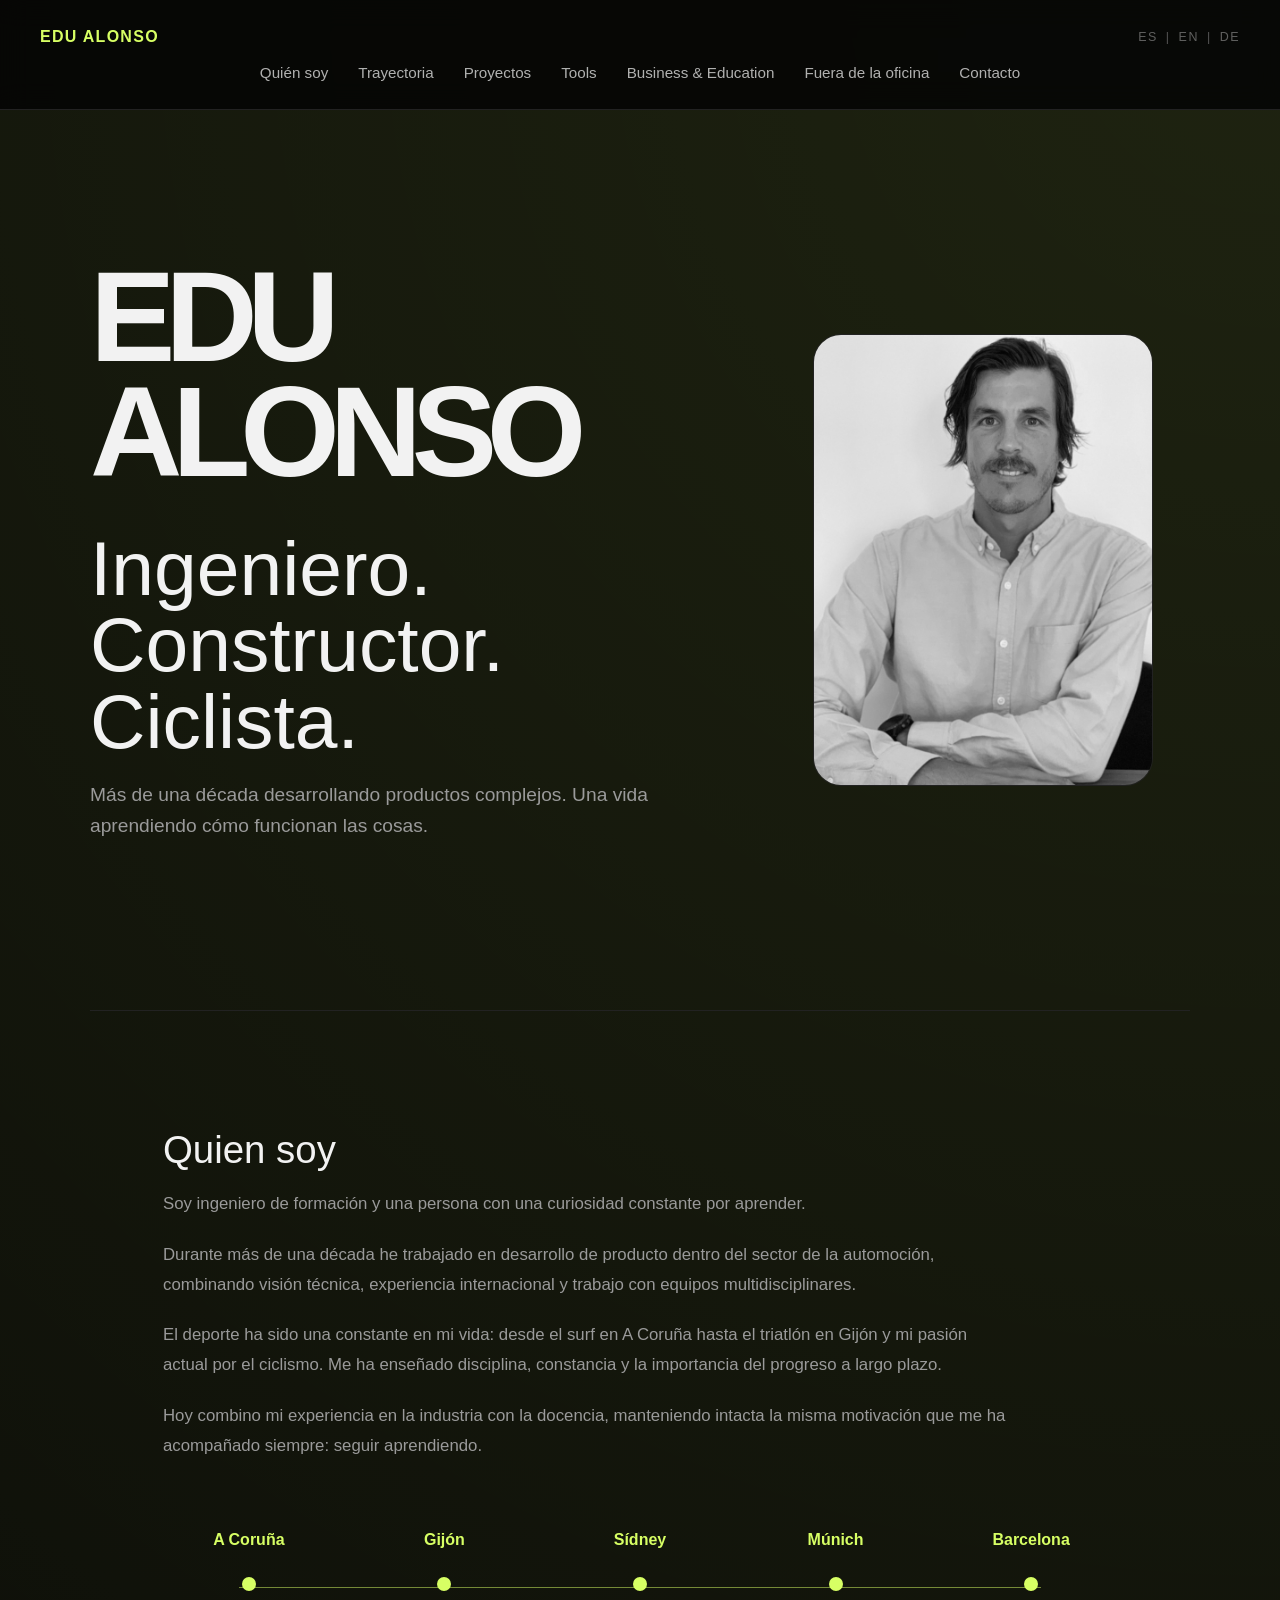
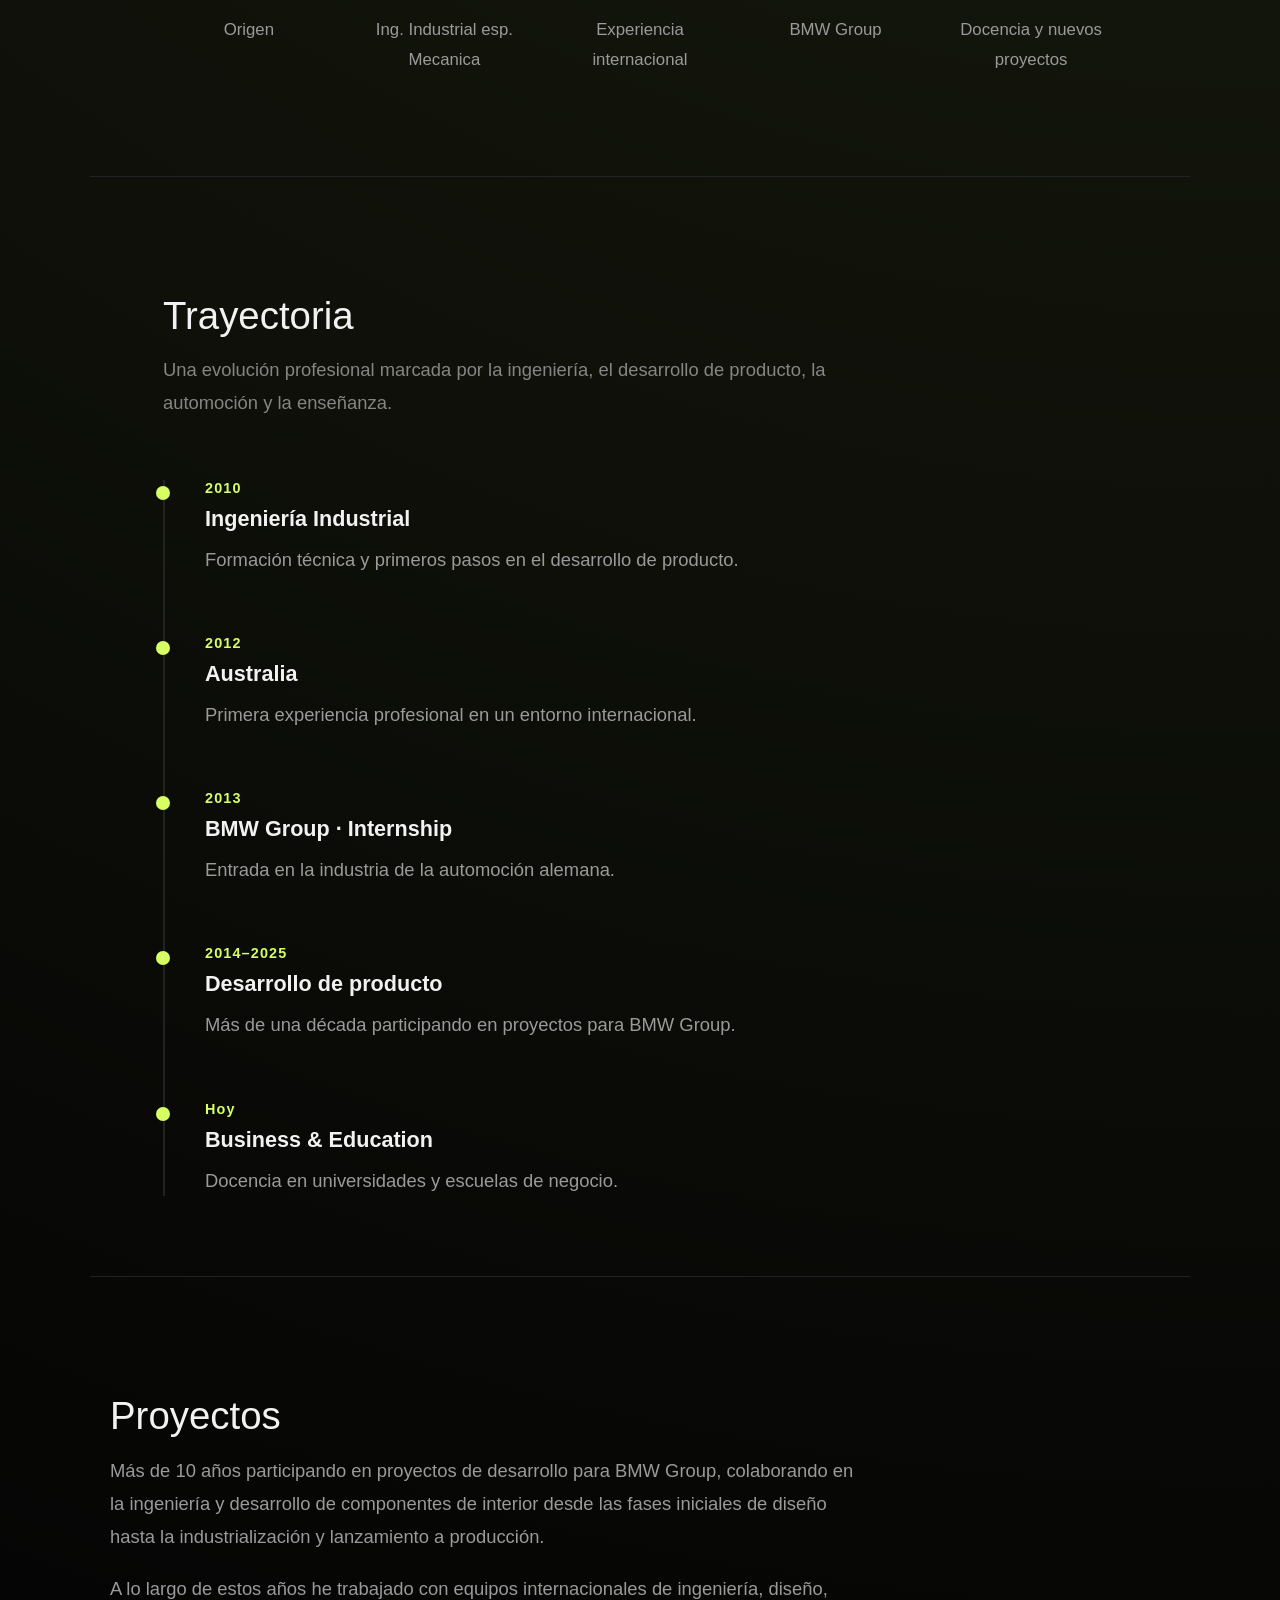
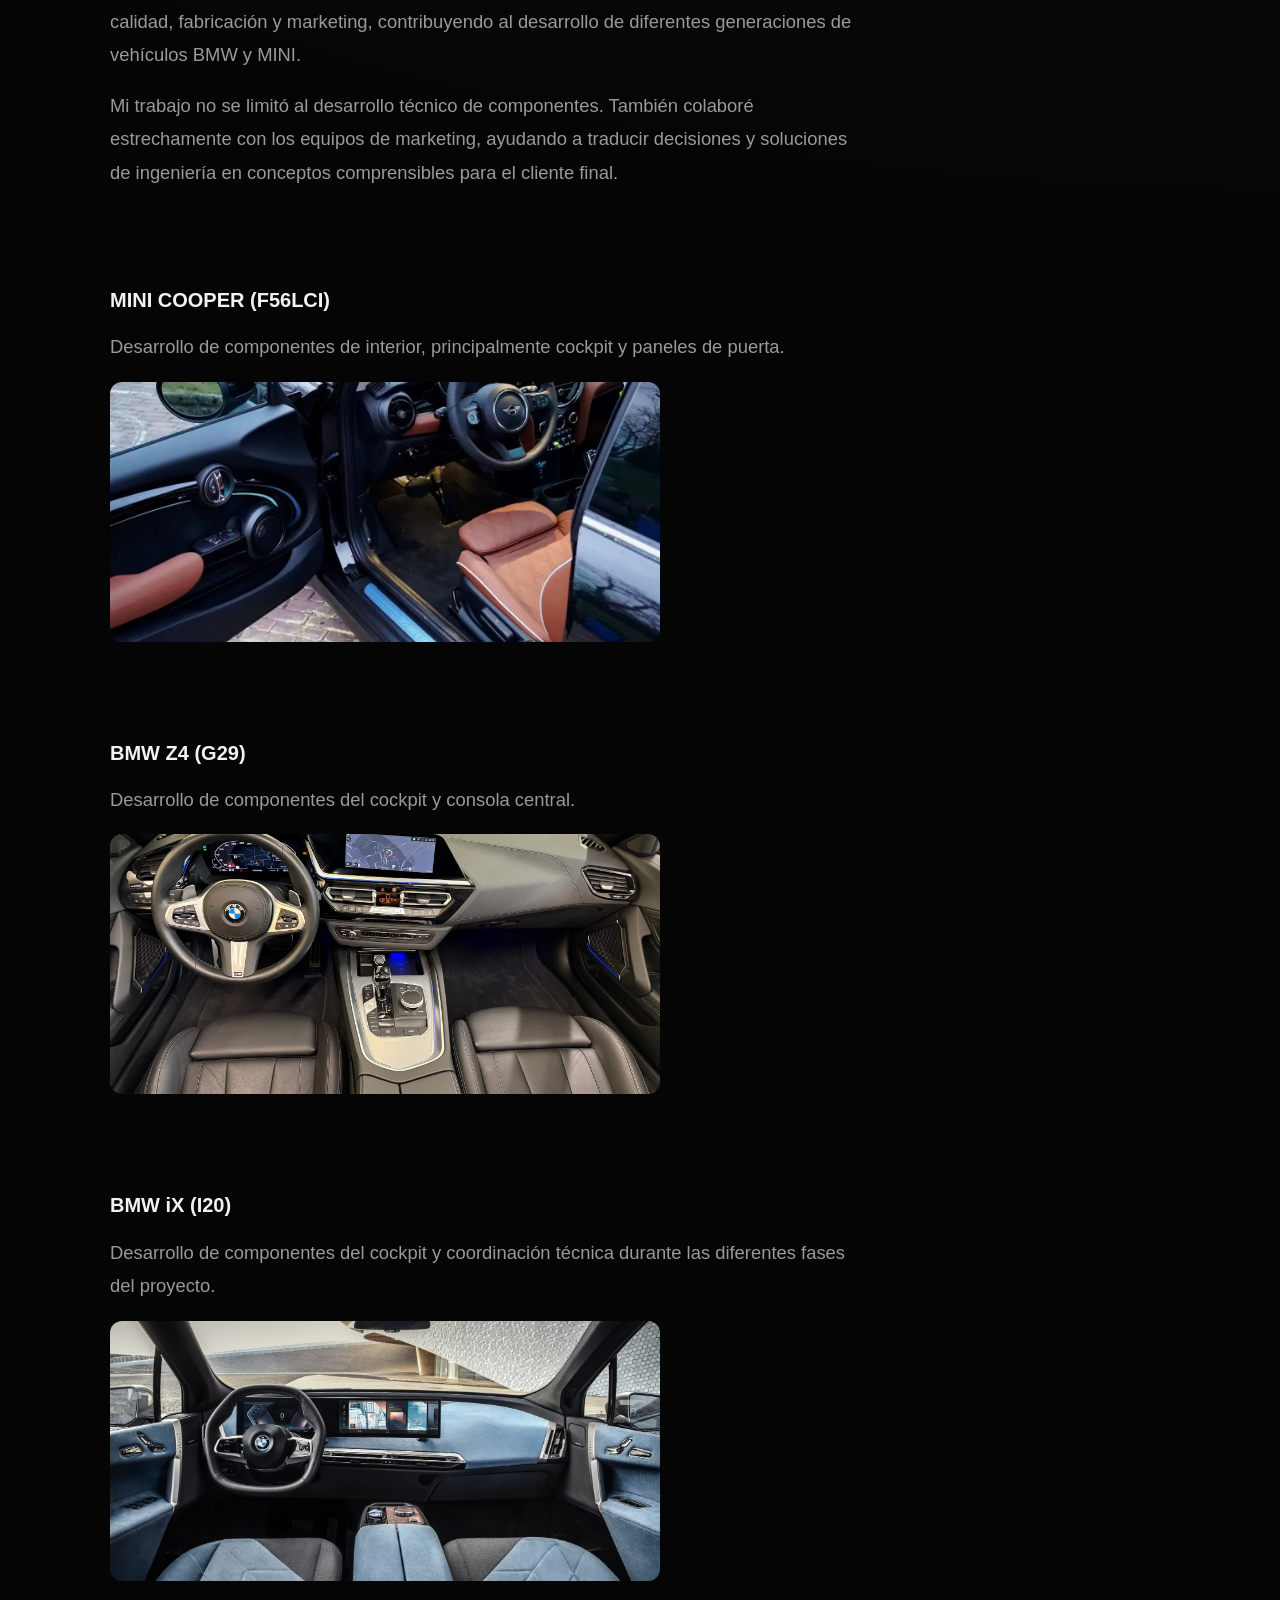
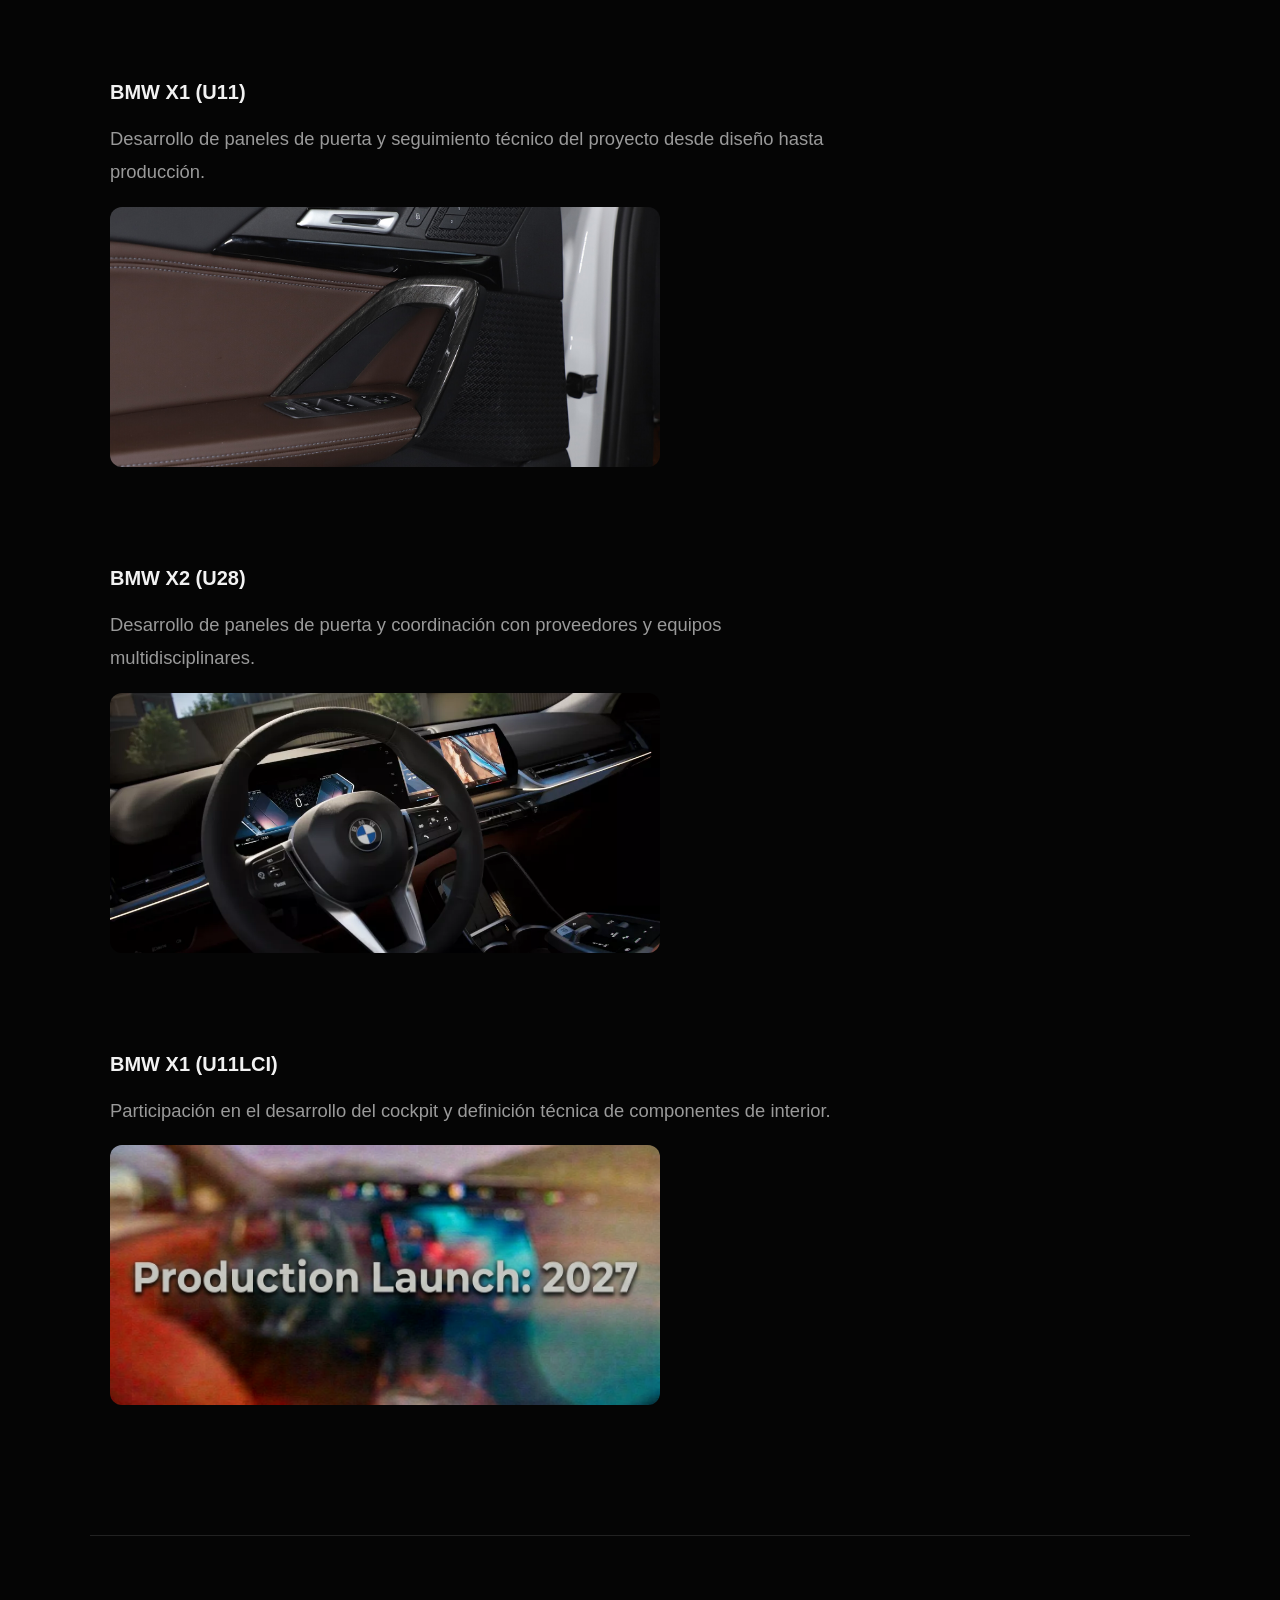
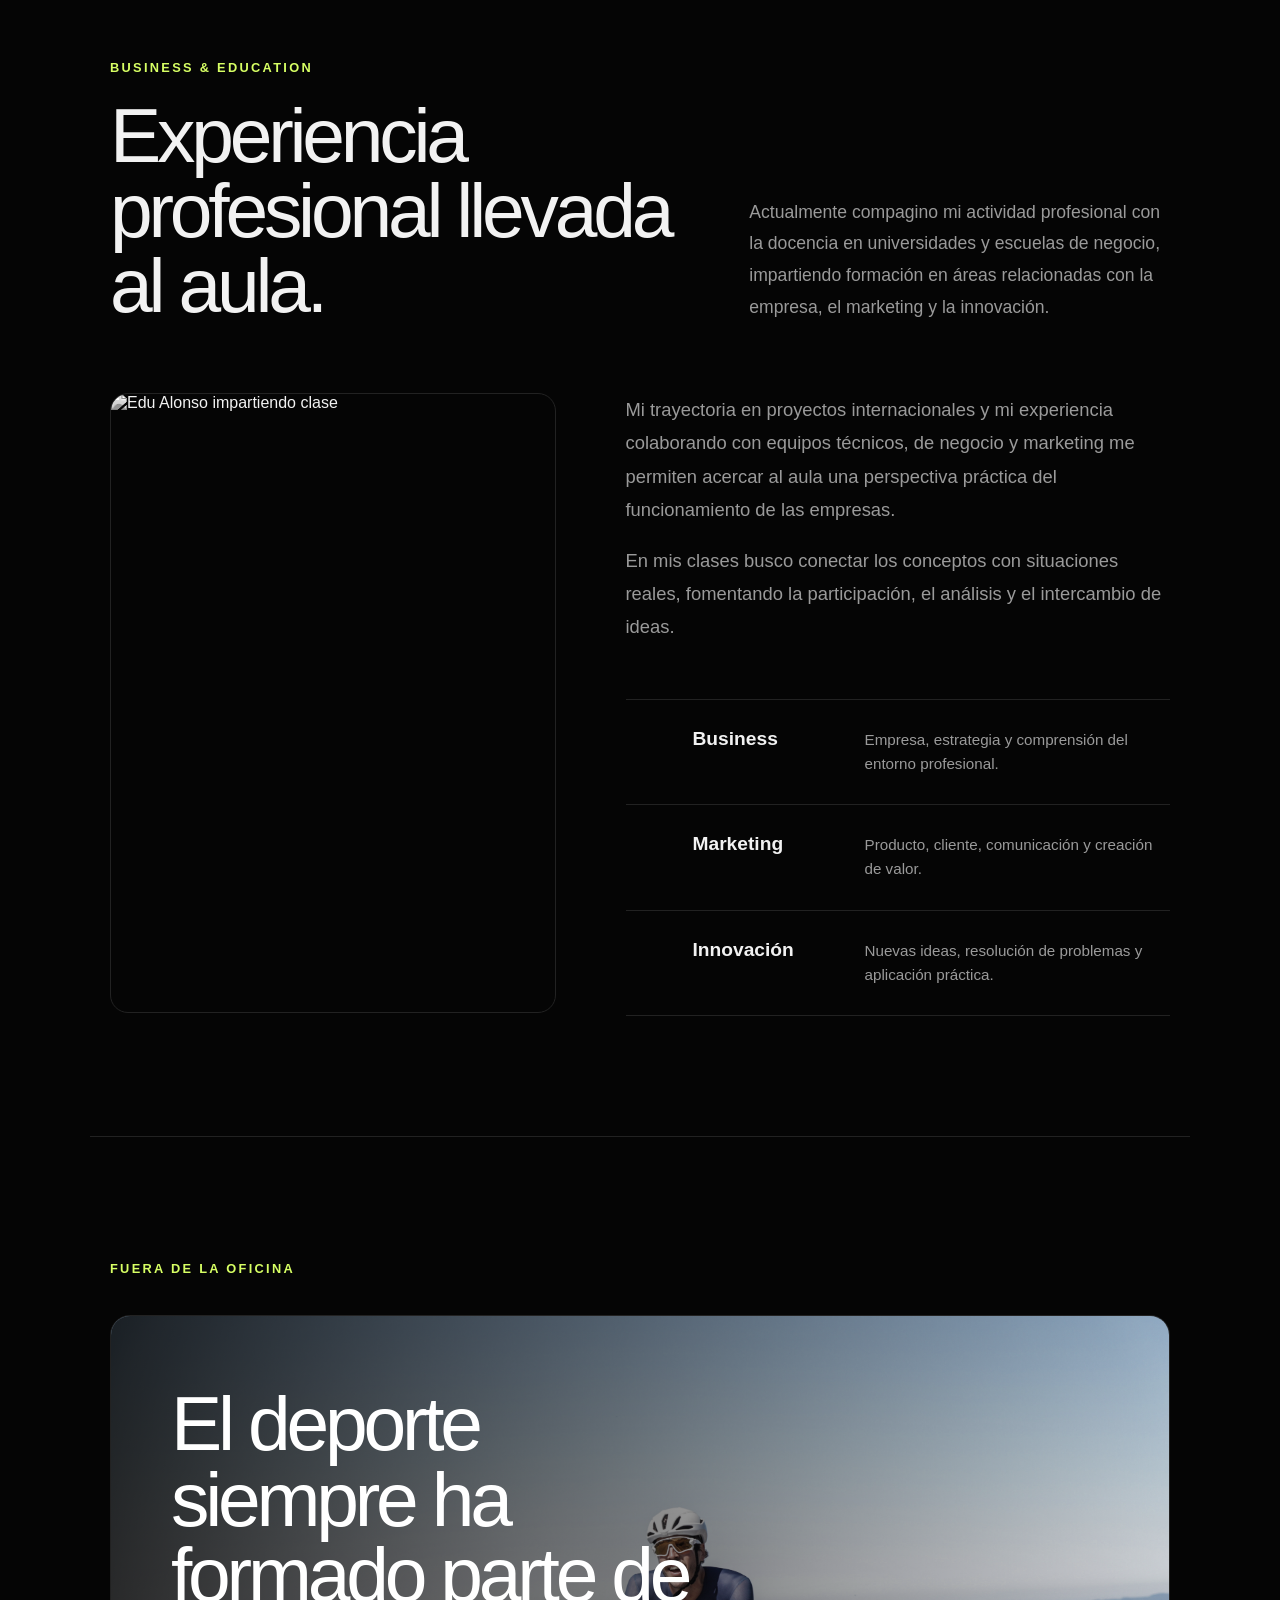
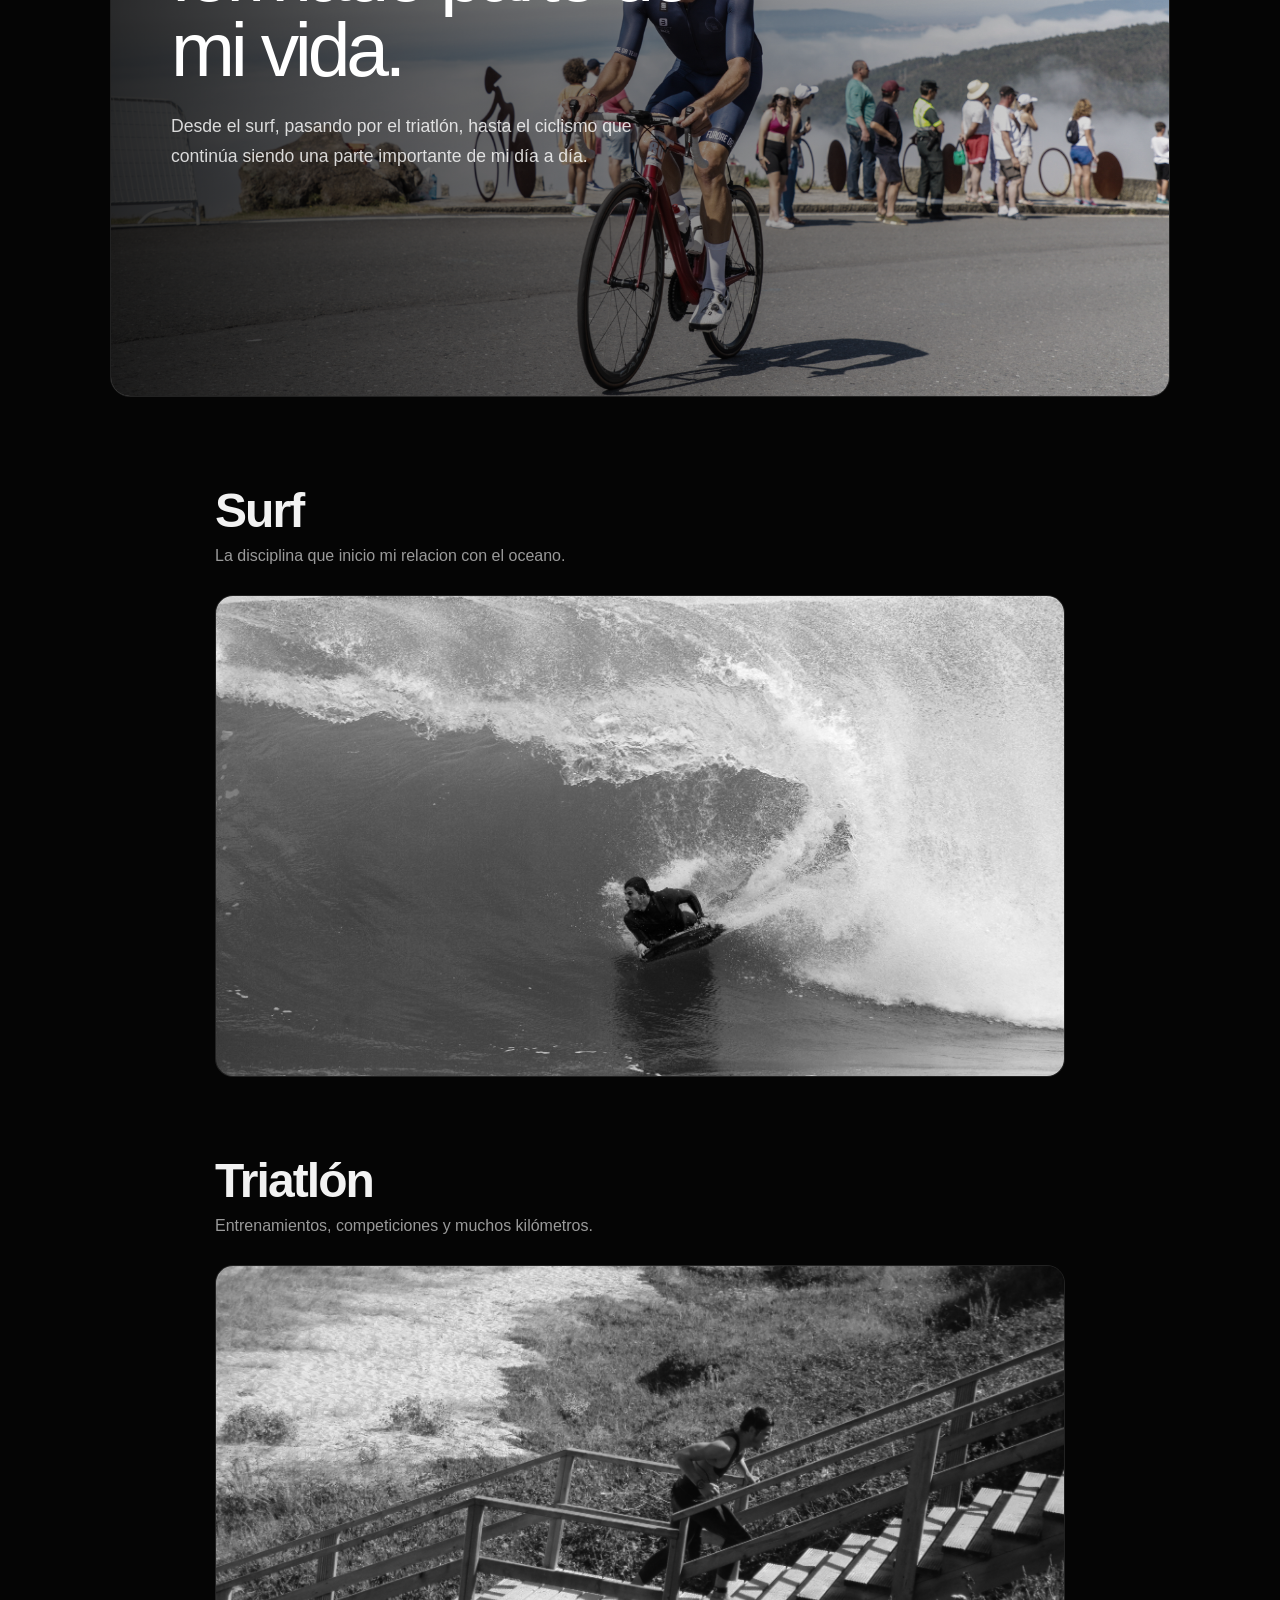
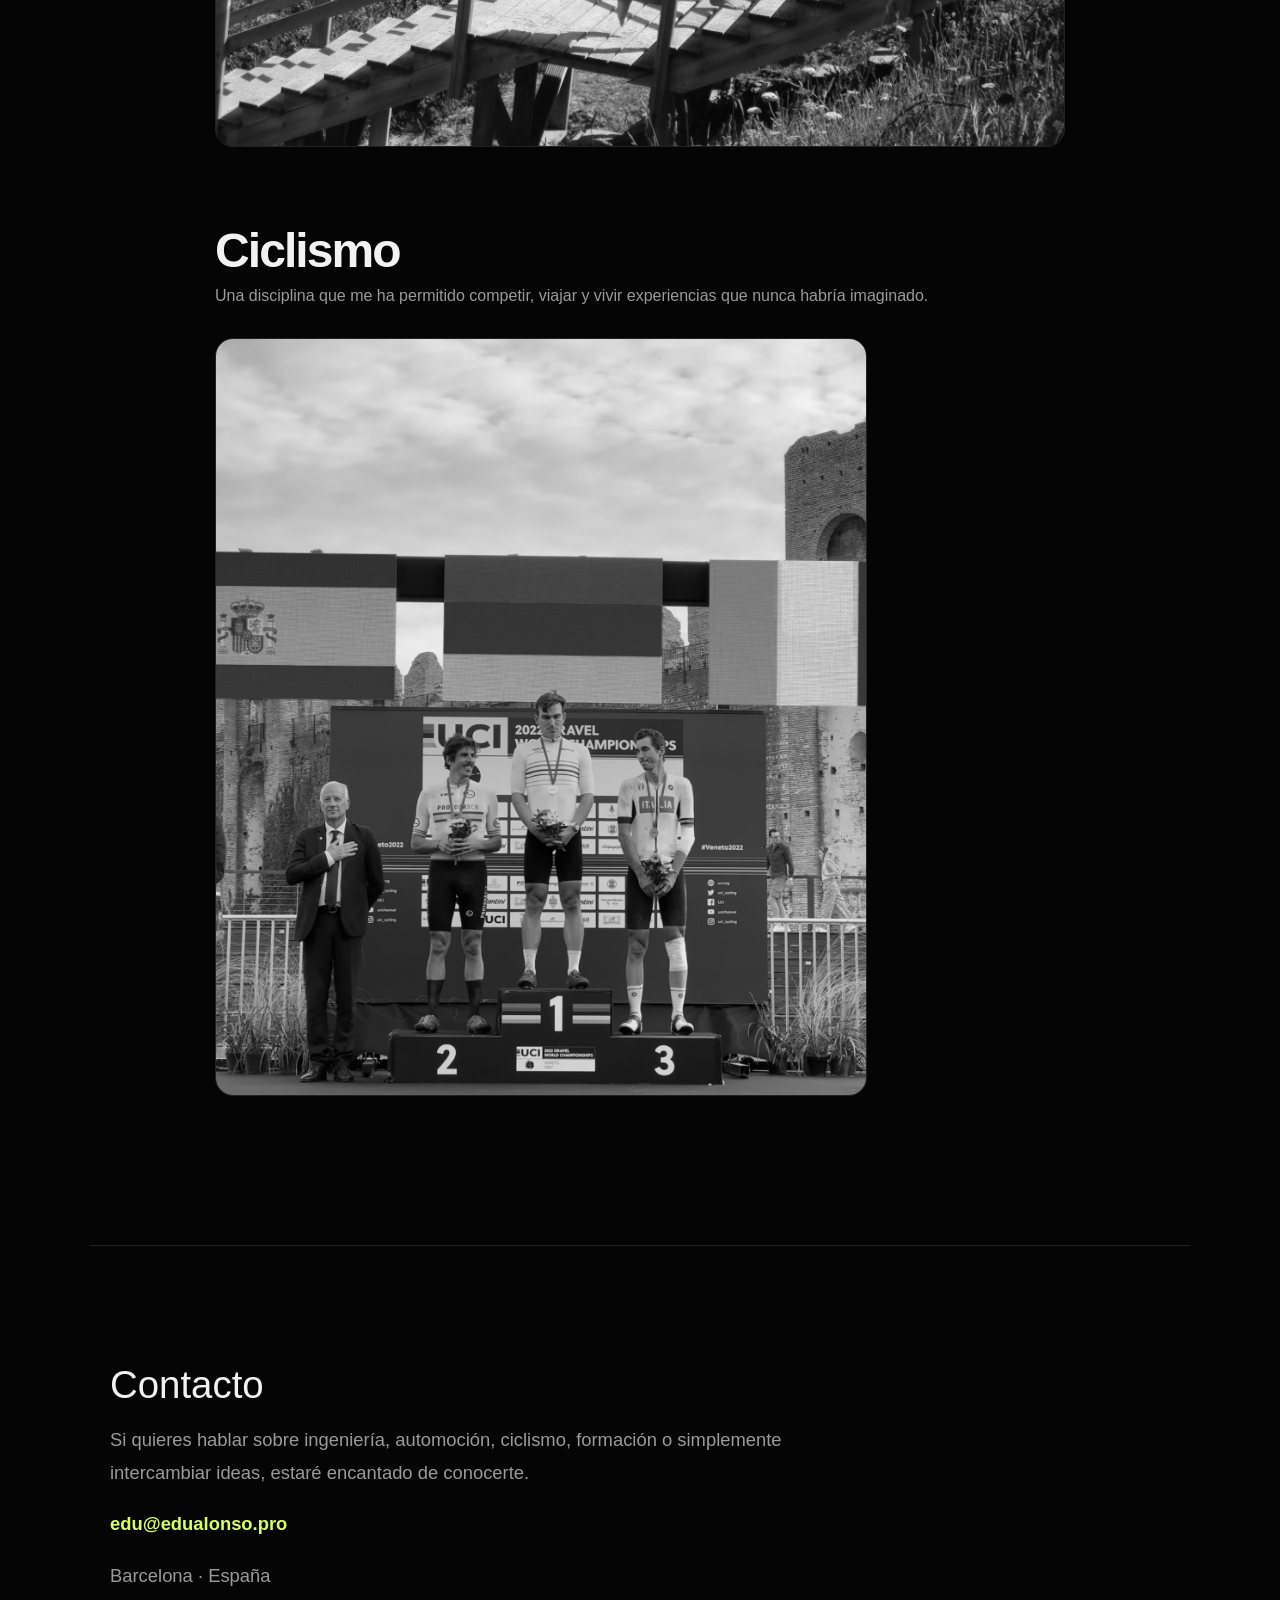
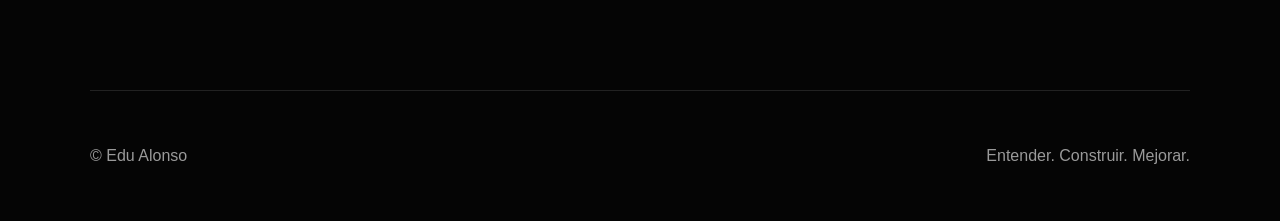
==== commit d1dbba73: "Add cycling climb calculator and integrate tools section" ====
--- a/index.html
+++ b/index.html
@@ -32,6 +32,7 @@
     <a href="#historia">Quién soy</a>
     <a href="#trayectoria">Trayectoria</a>
     <a href="#proyectos">Proyectos</a>
+    <a href="/tools/climb-calculator/">Tools</a>
     <a href="#business-education">Business & Education</a>
     <a href="#mas-alla">Fuera de la oficina</a>
     <a href="#contacto">Contacto</a>
--- a/styles.css
+++ b/styles.css
@@ -509,9 +509,11 @@
 
 .sports-gallery {
   display: grid;
-  gap: 110px;
-  margin-top: 110px;
-}
+  gap: 80px;
+  max-width: 850px;
+  margin: 90px auto 0;
+}
+
 
 .sport-story {
   margin: 0;
@@ -526,8 +528,8 @@
 
 .sport-image img {
   width: 100%;
-  height: min(72vh, 720px);
-  min-height: 500px;
+  height: 480px;
+  min-height: 0;
   display: block;
   object-fit: cover;
   object-position: center;
@@ -535,7 +537,7 @@
   transition:
     transform 0.5s ease,
     filter 0.5s ease;
-    }
+}
 
 .podium-story .sport-image {
     display: inline-flex;
@@ -543,6 +545,7 @@
     align-items: center;
     background: #050505;
     padding: 0px;
+    margin-top: 30px;
 }
 
 .podium-story .sport-image img {
@@ -683,7 +686,7 @@
   }
 
   .sport-image img {
-    height: 600px;
+    height: 360px;
     min-height: 0;
   }
     .outside-hero {
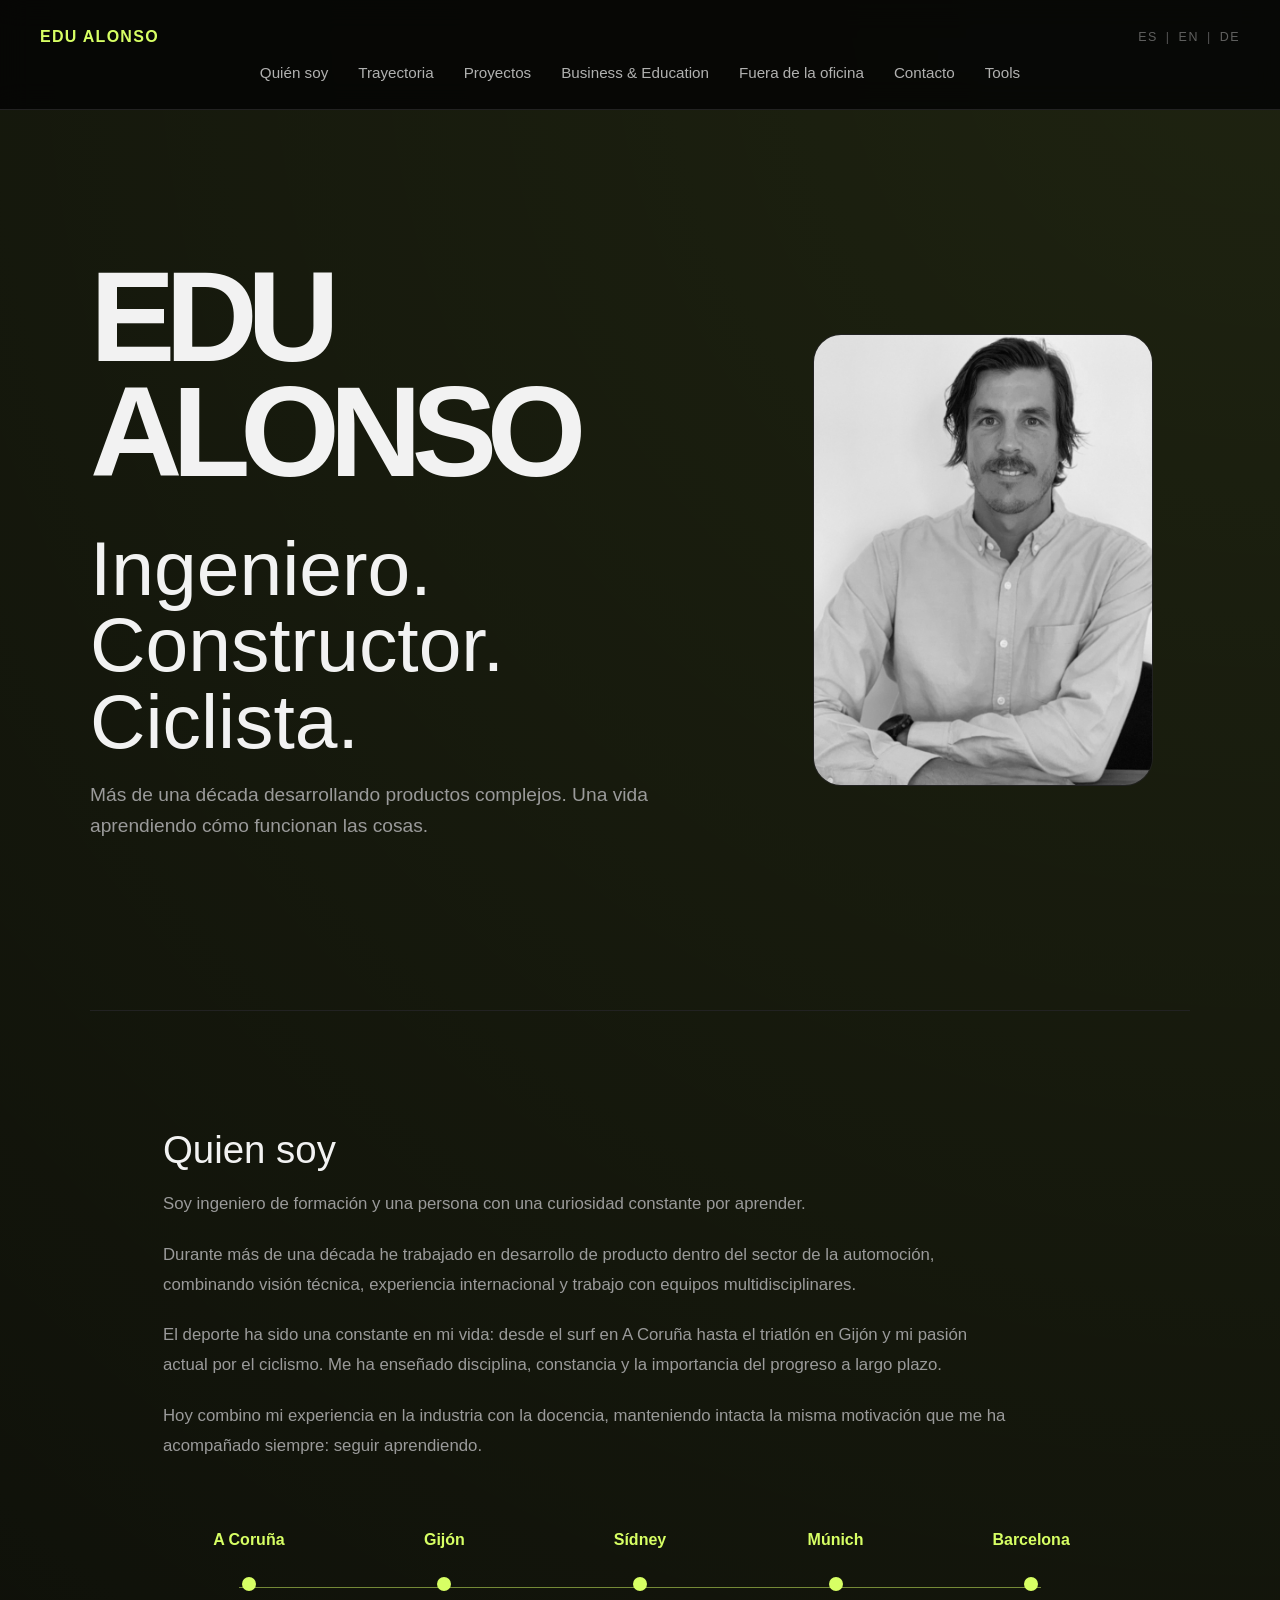
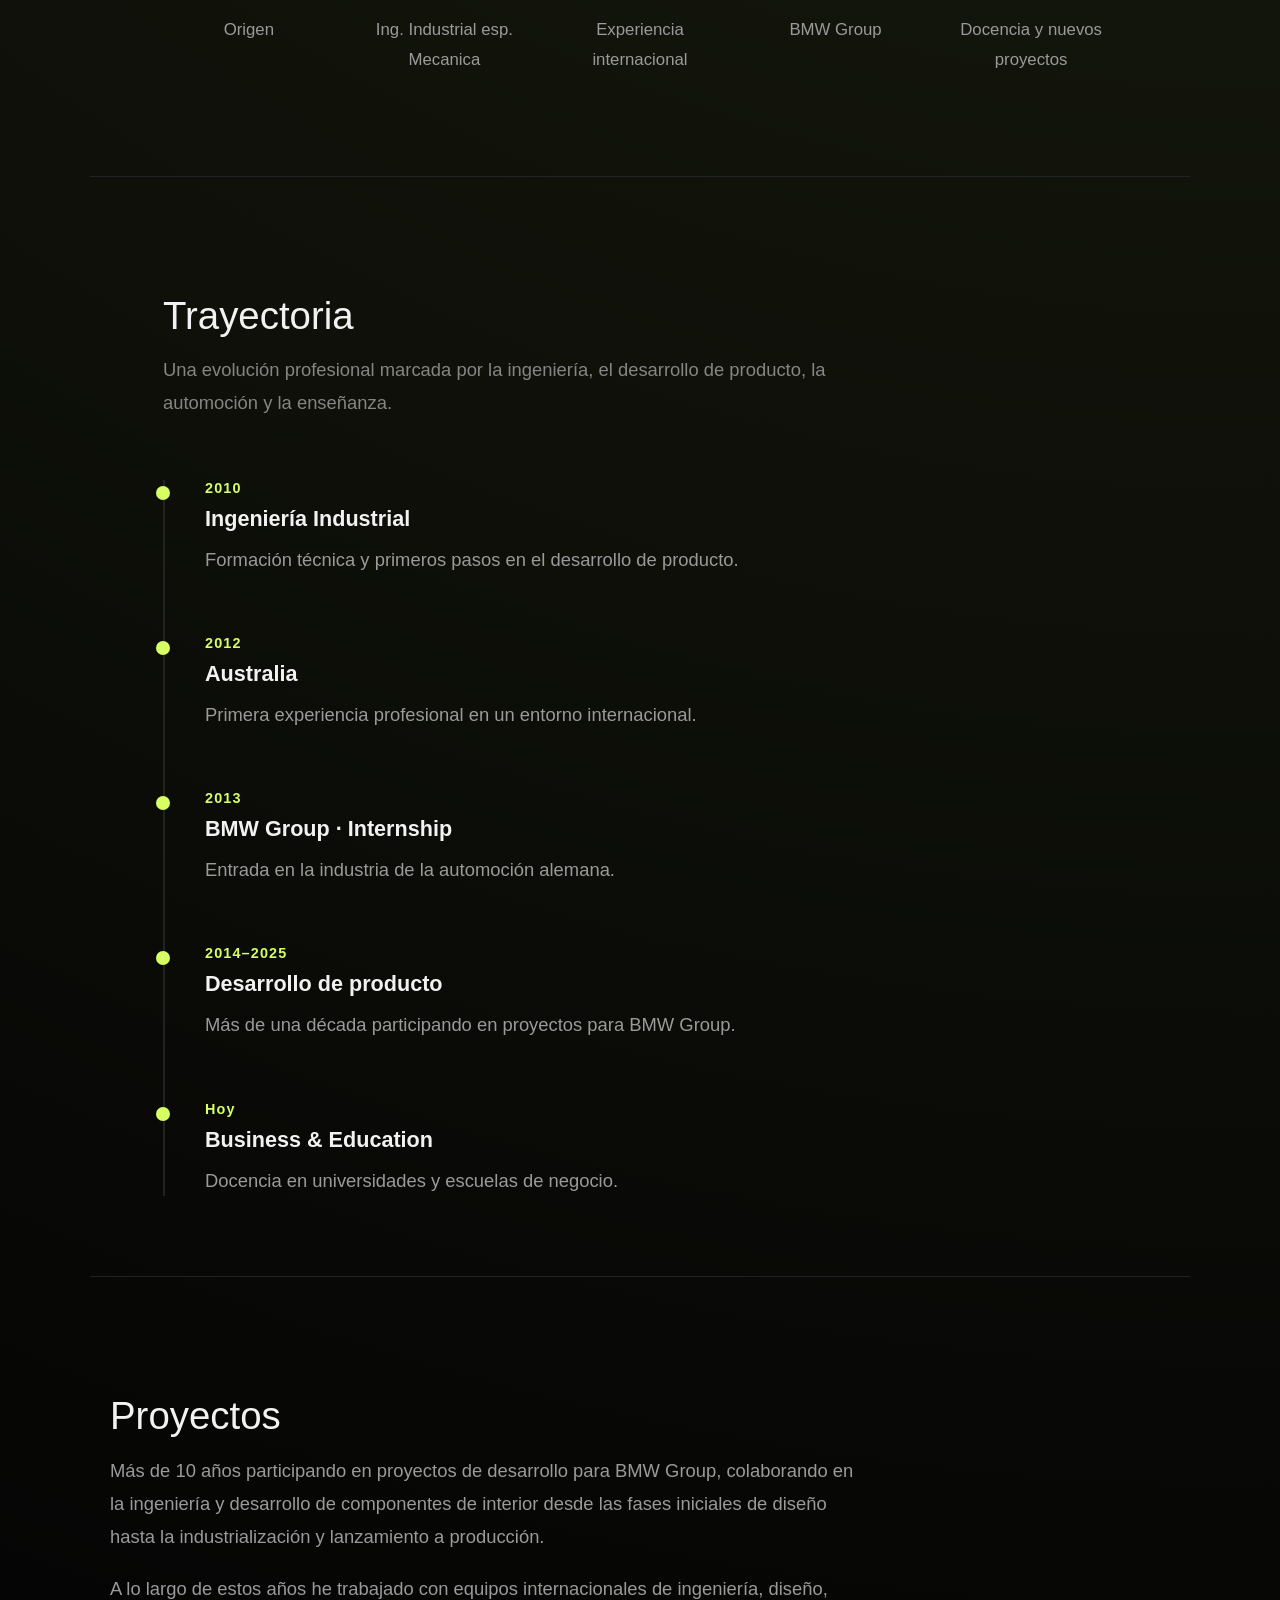
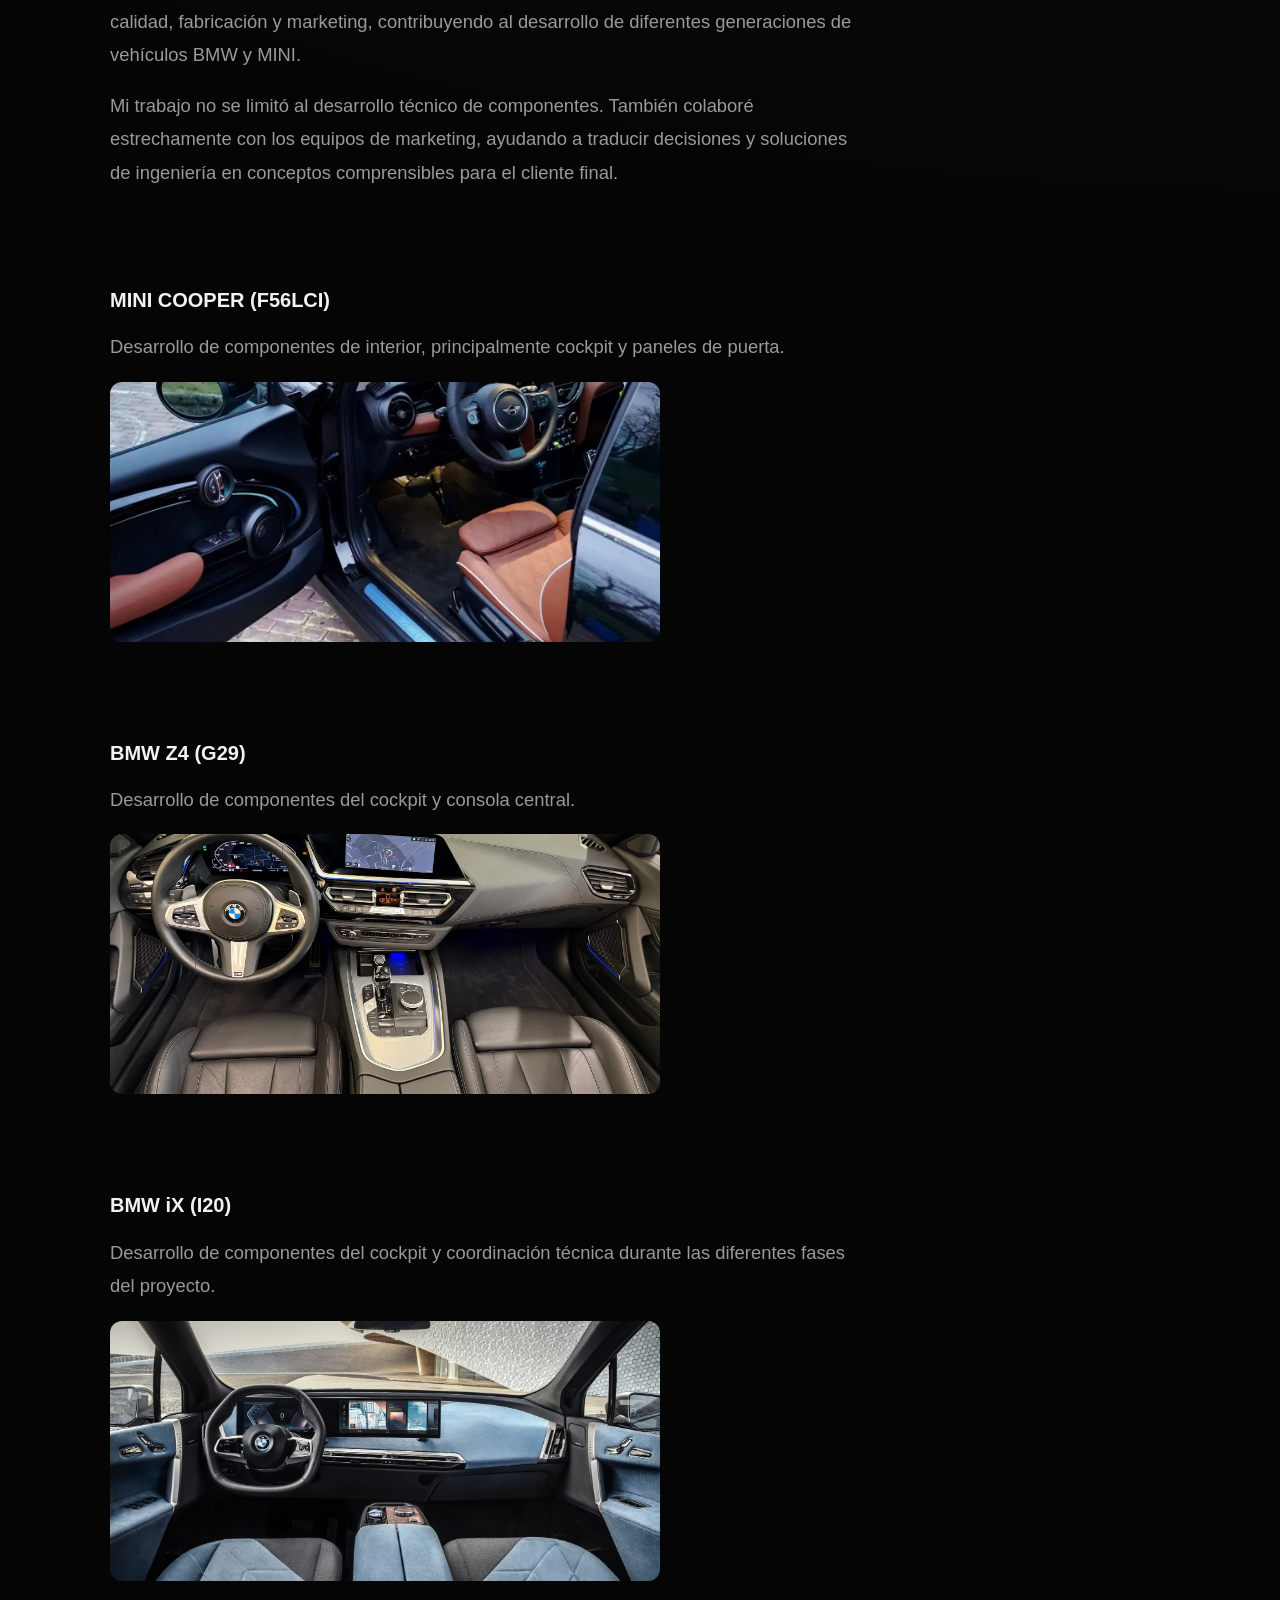
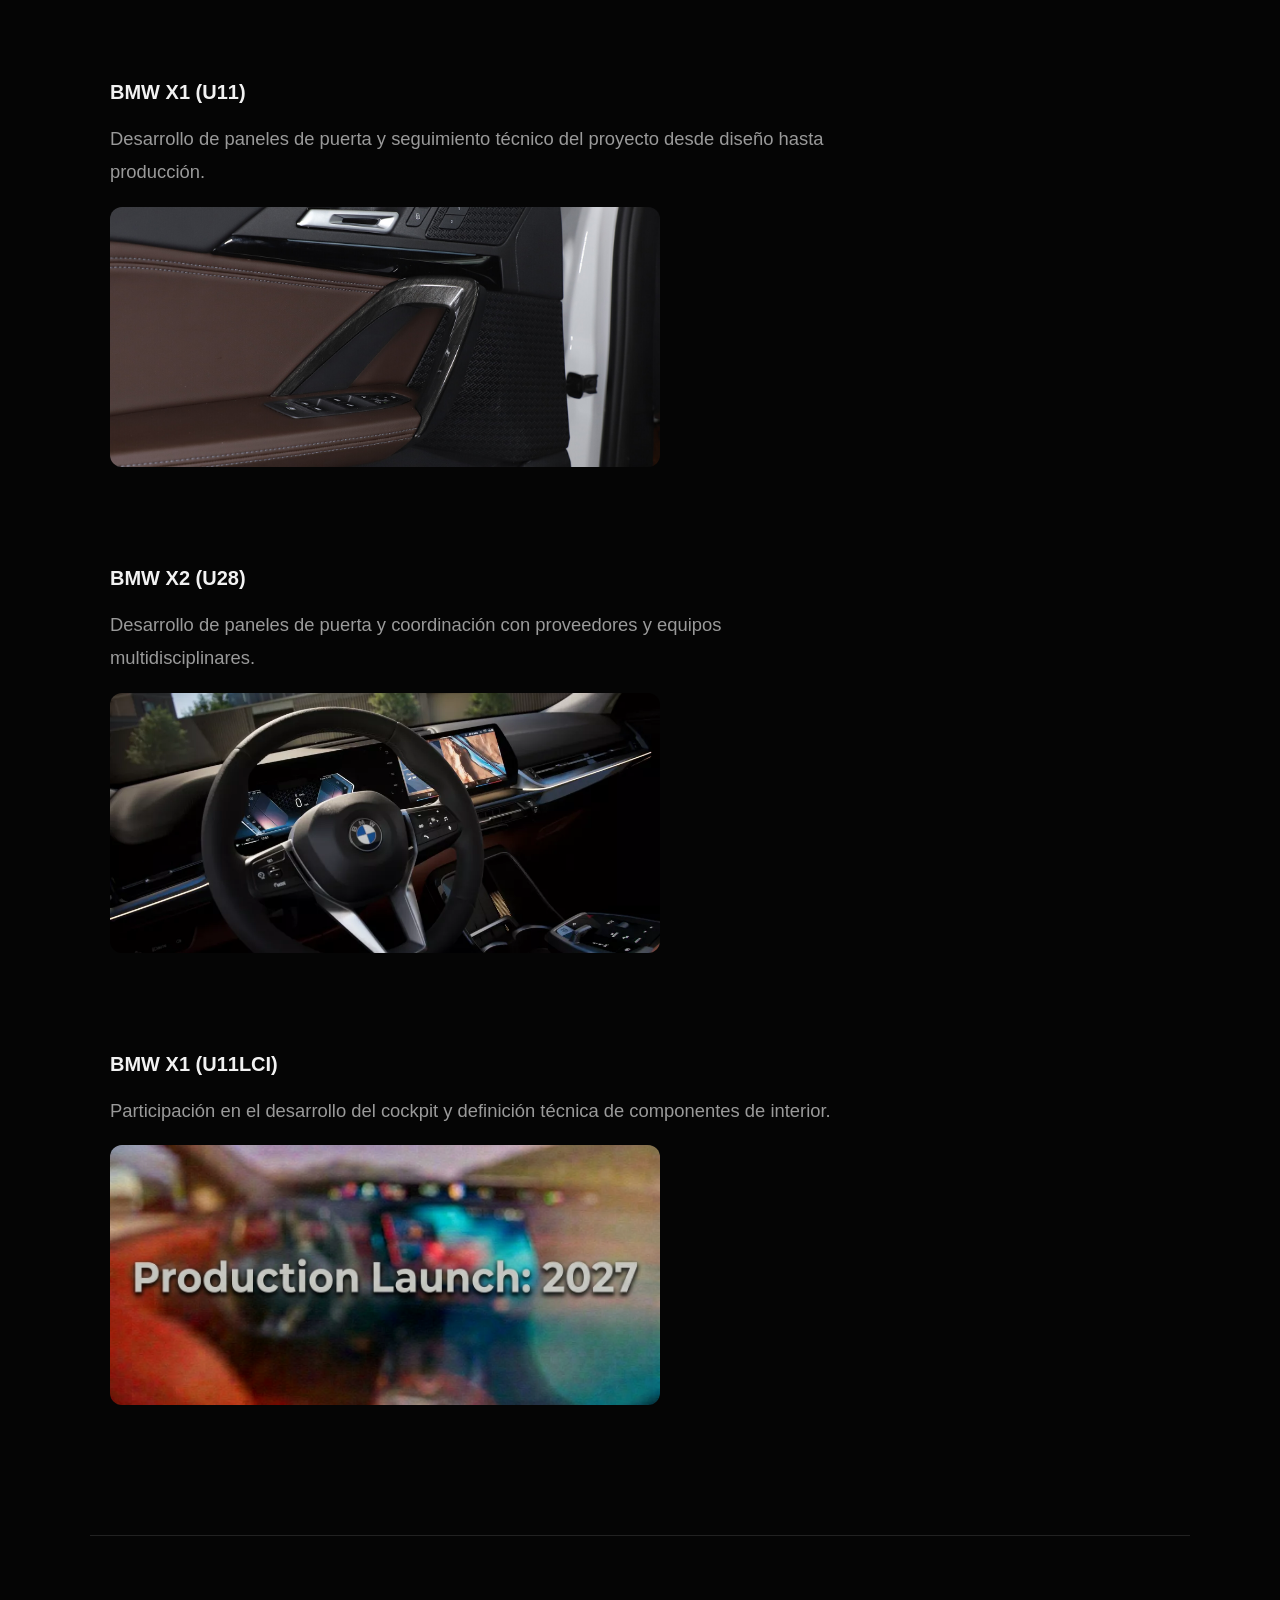
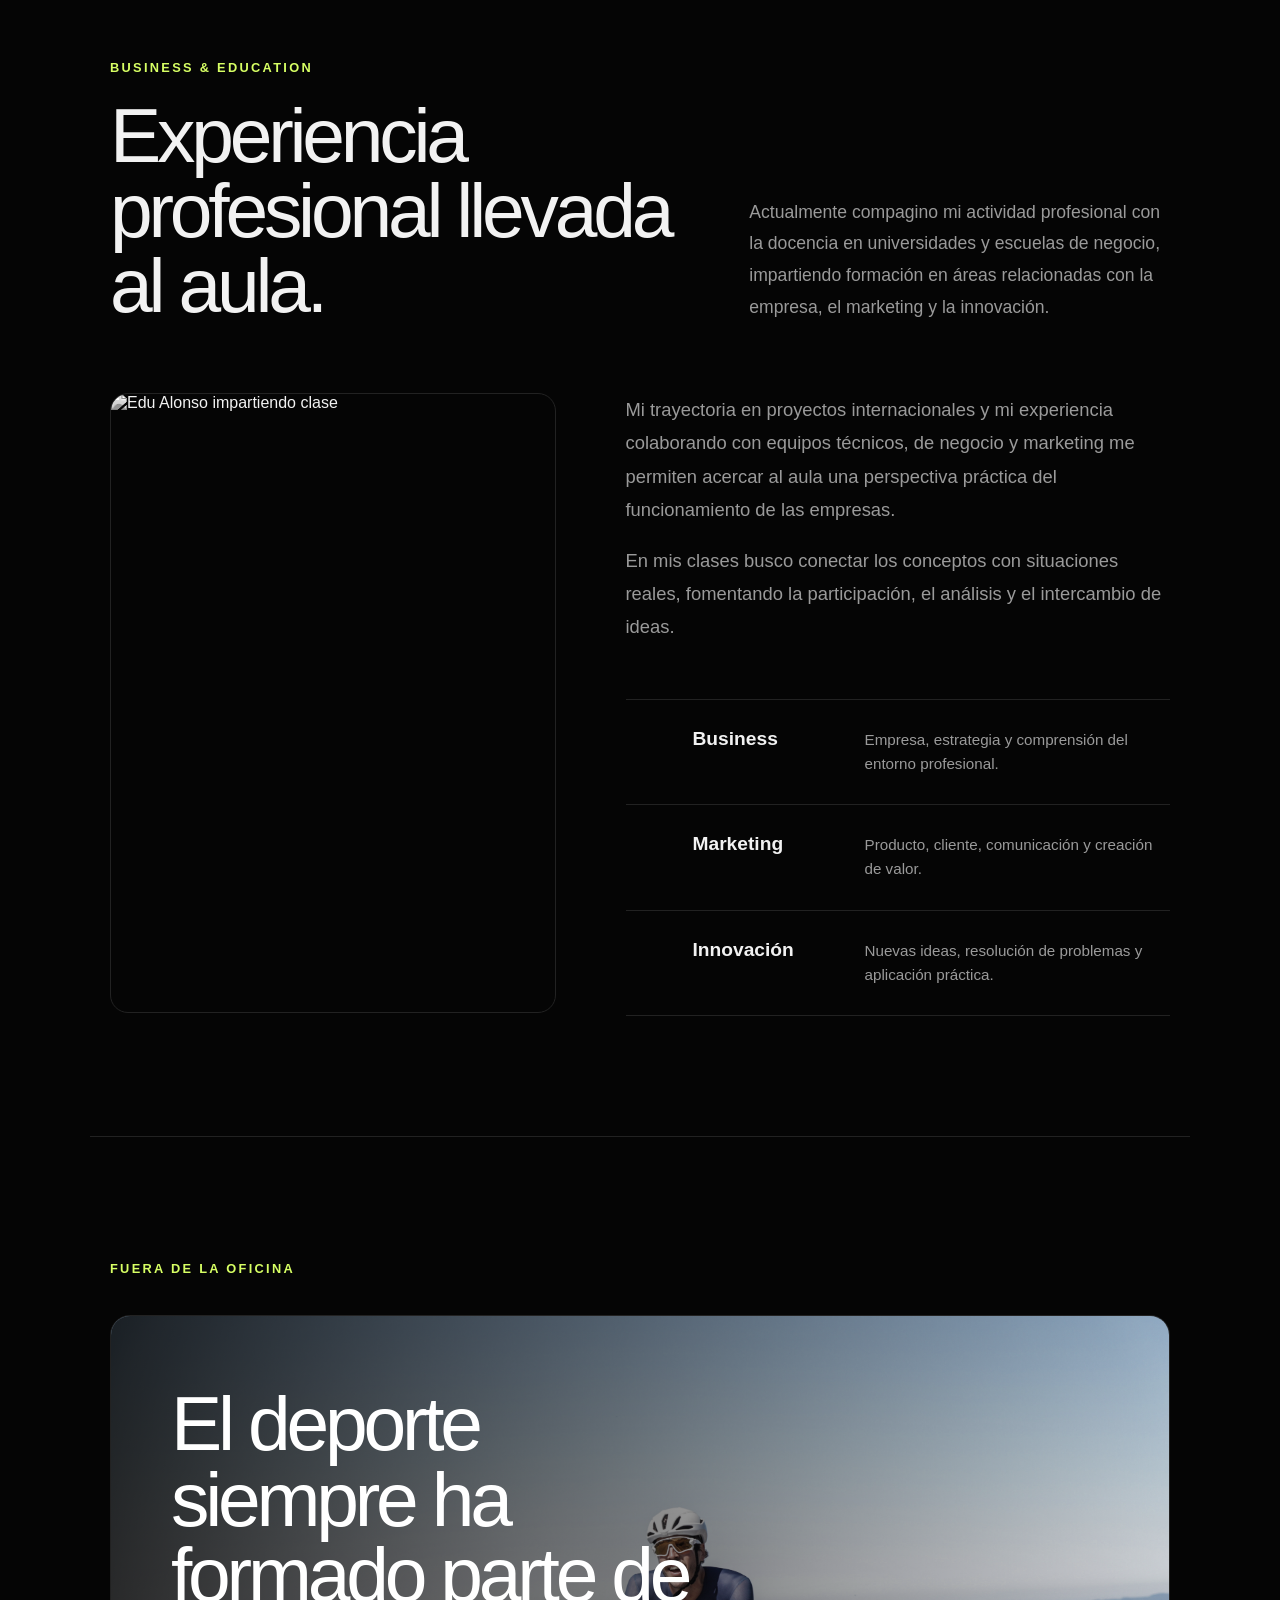
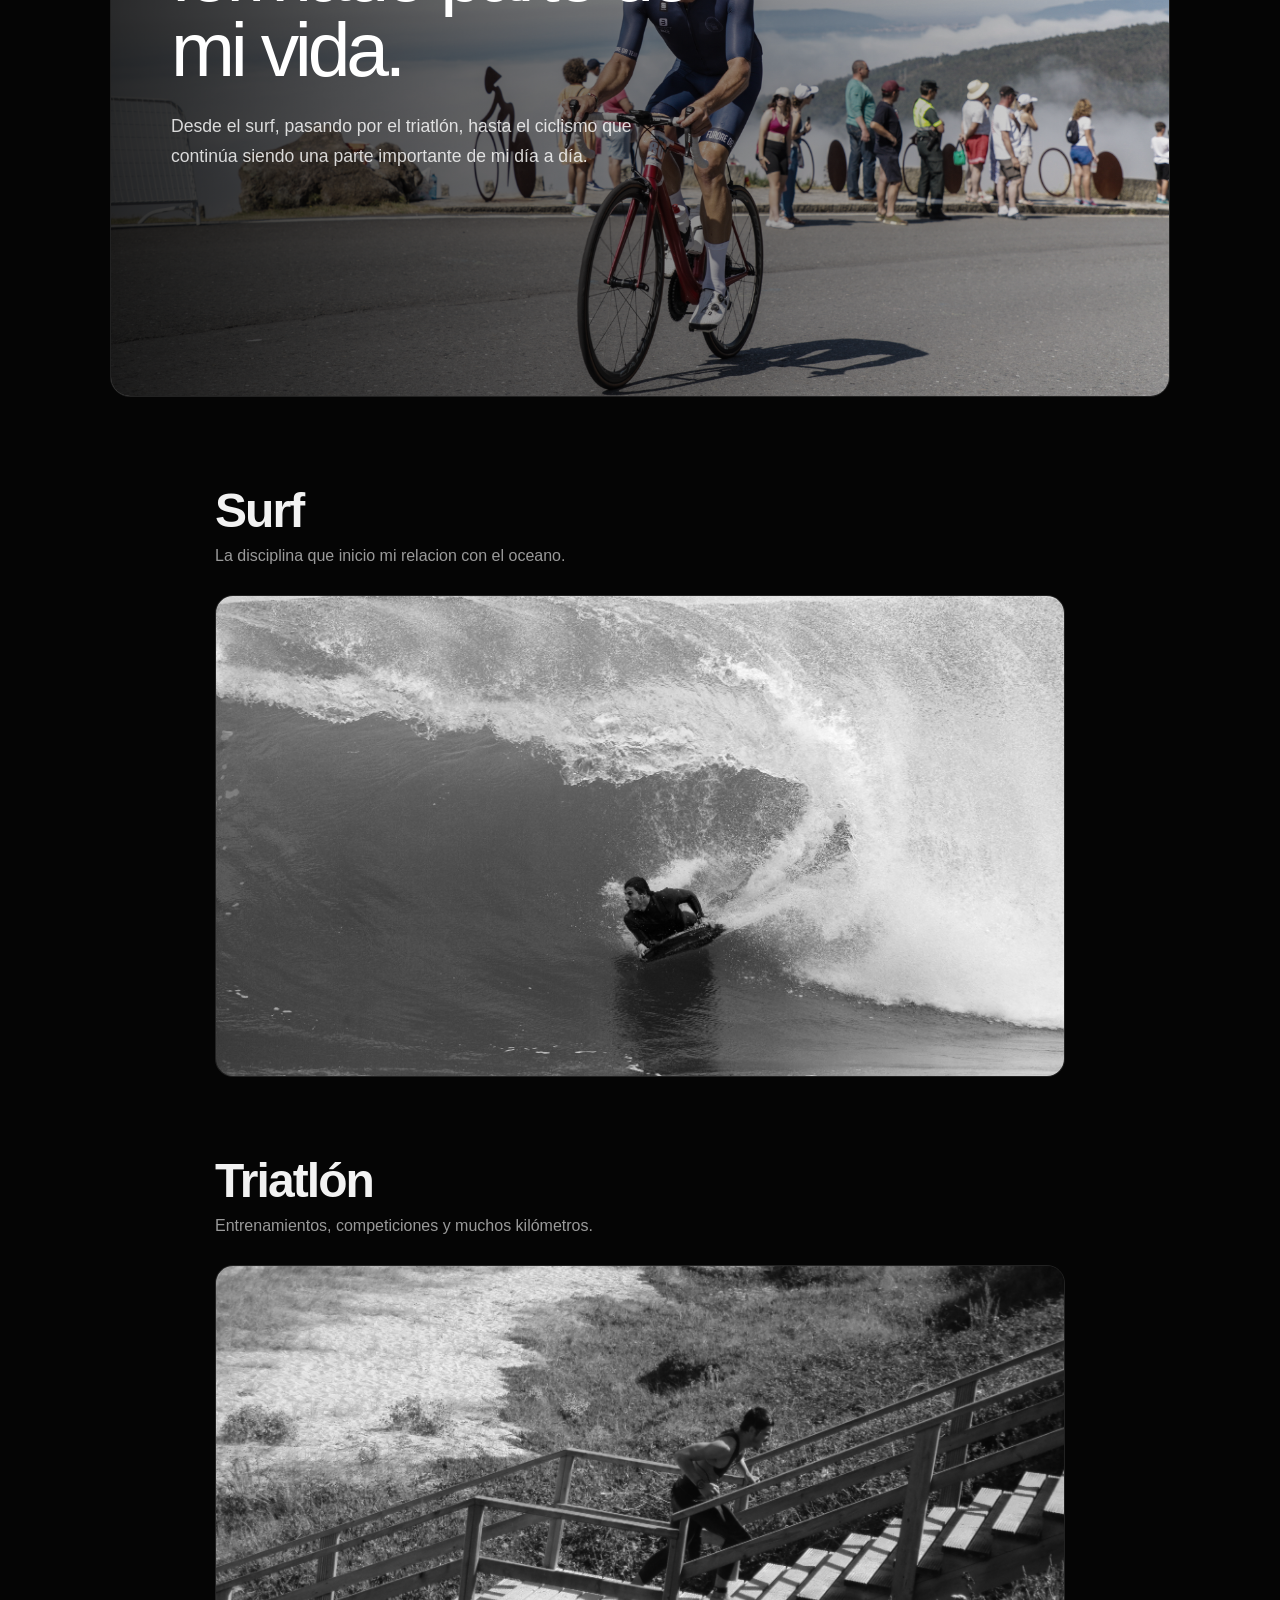
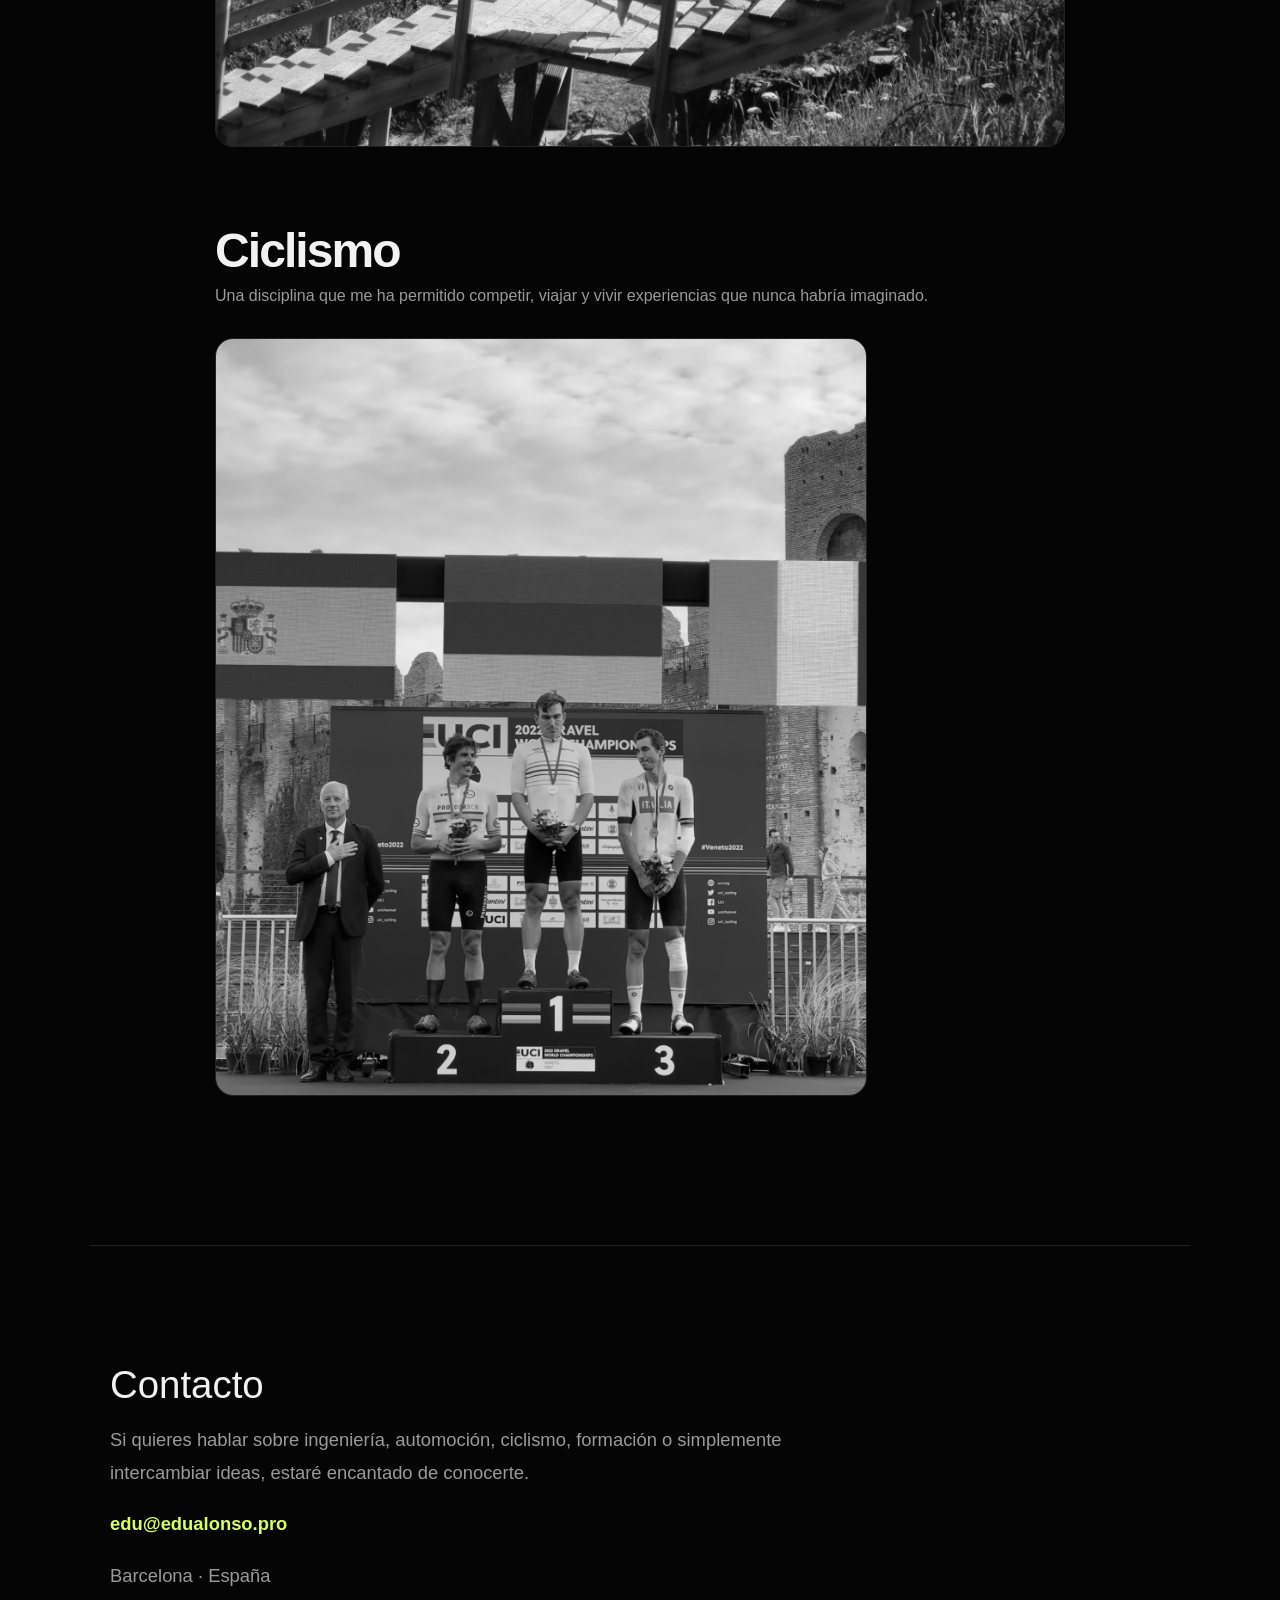
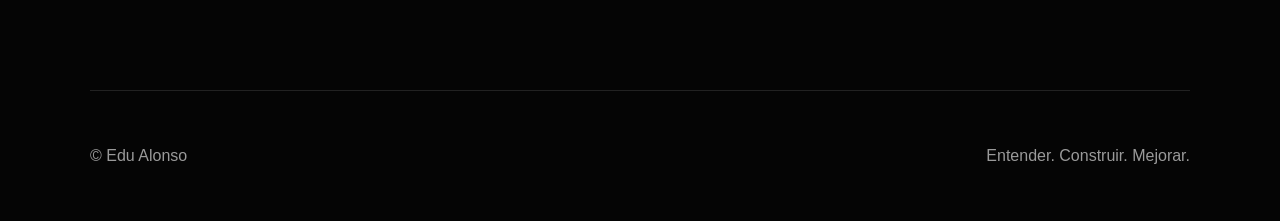
==== commit 38ec60f2: "cambio posicion tools" ====
--- a/index.html
+++ b/index.html
@@ -32,10 +32,11 @@
     <a href="#historia">Quién soy</a>
     <a href="#trayectoria">Trayectoria</a>
     <a href="#proyectos">Proyectos</a>
-    <a href="/tools/climb-calculator/">Tools</a>
     <a href="#business-education">Business & Education</a>
     <a href="#mas-alla">Fuera de la oficina</a>
     <a href="#contacto">Contacto</a>
+    <a href="/tools/climb-calculator/">Tools</a>
+
   </div>
 
 </nav>
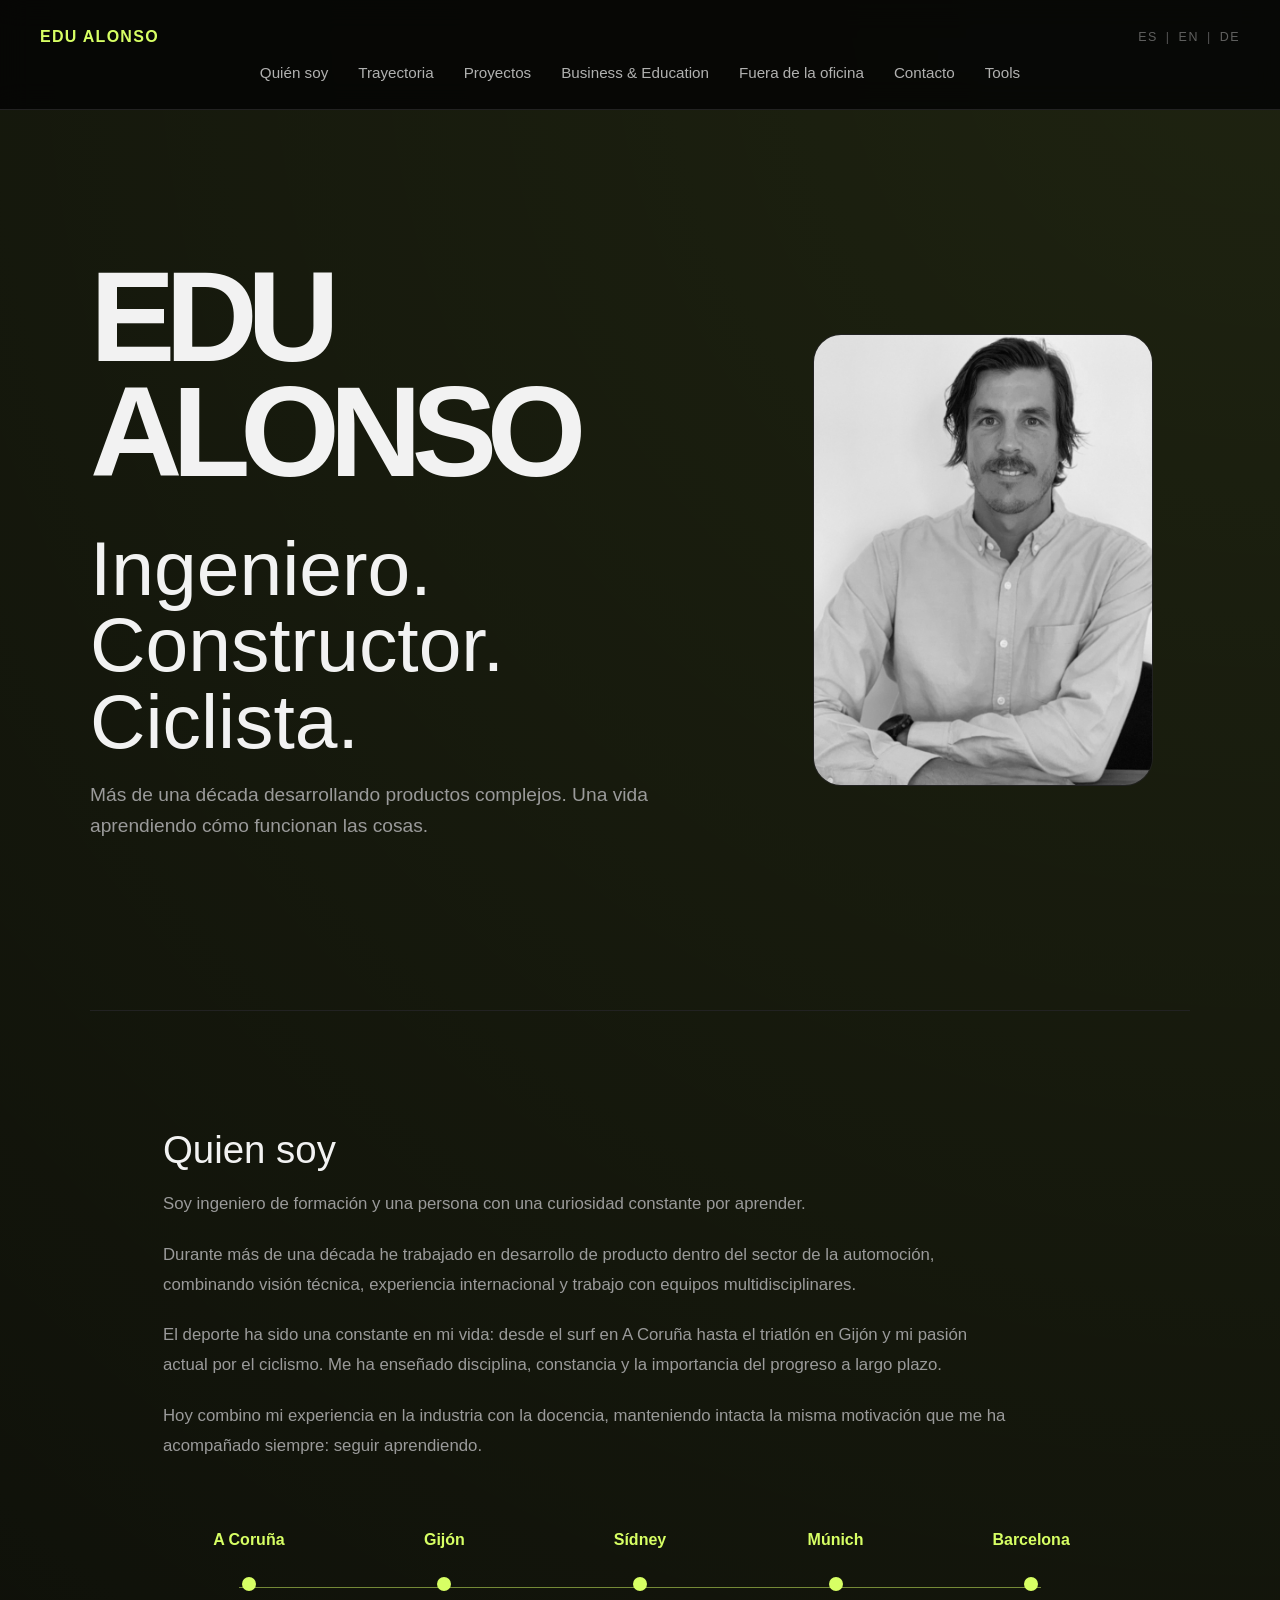
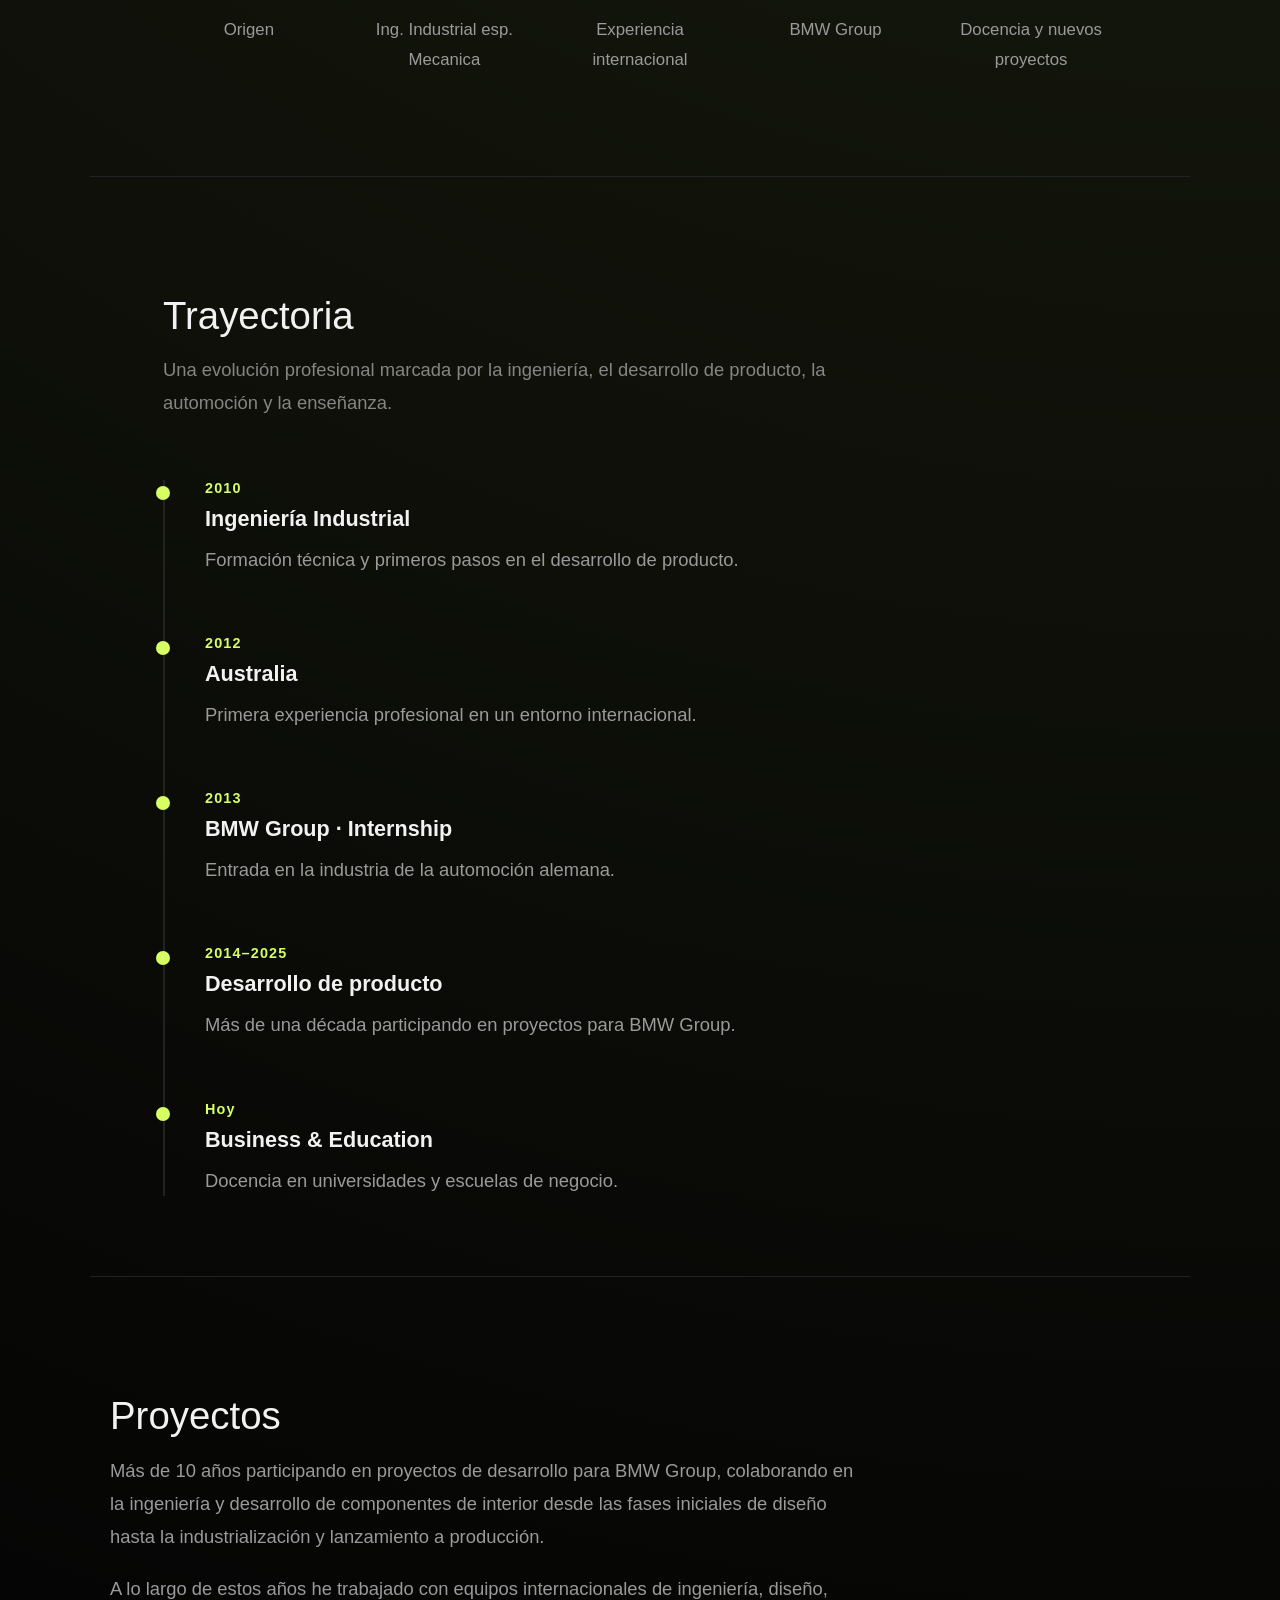
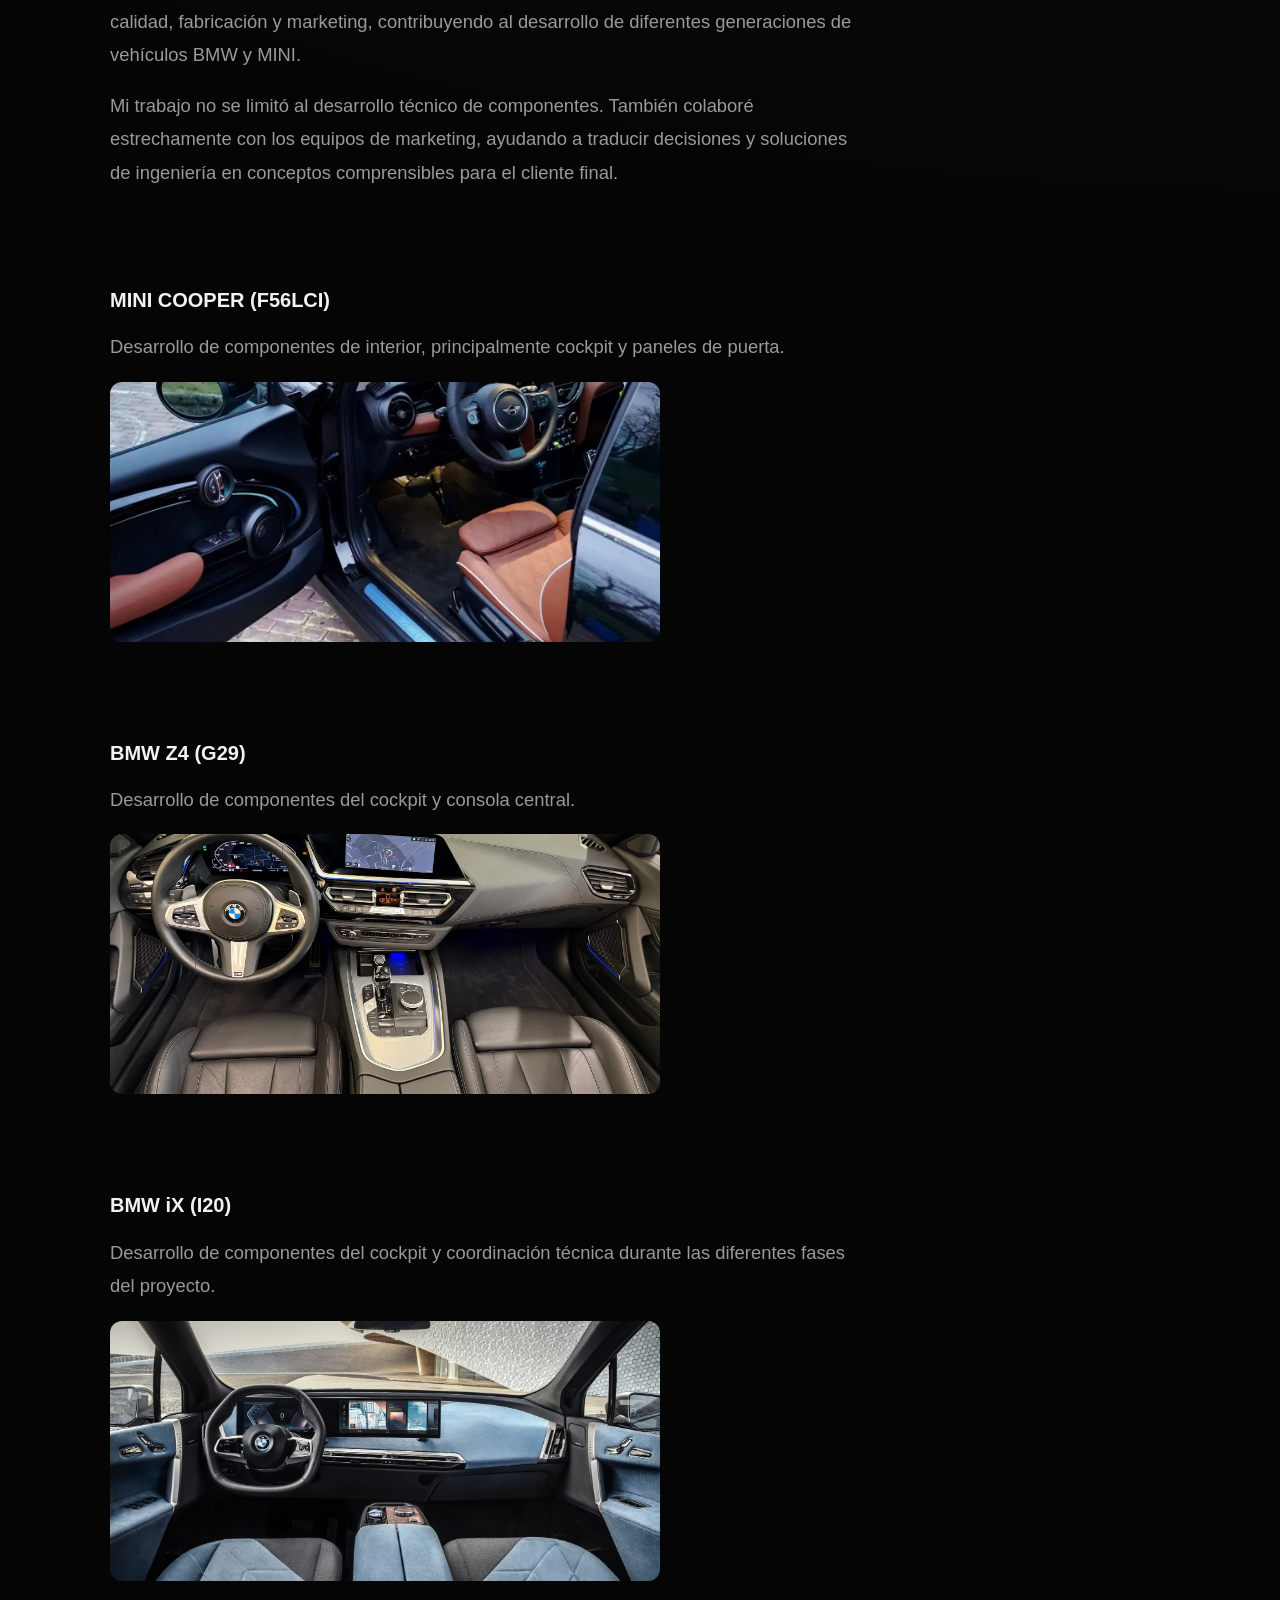
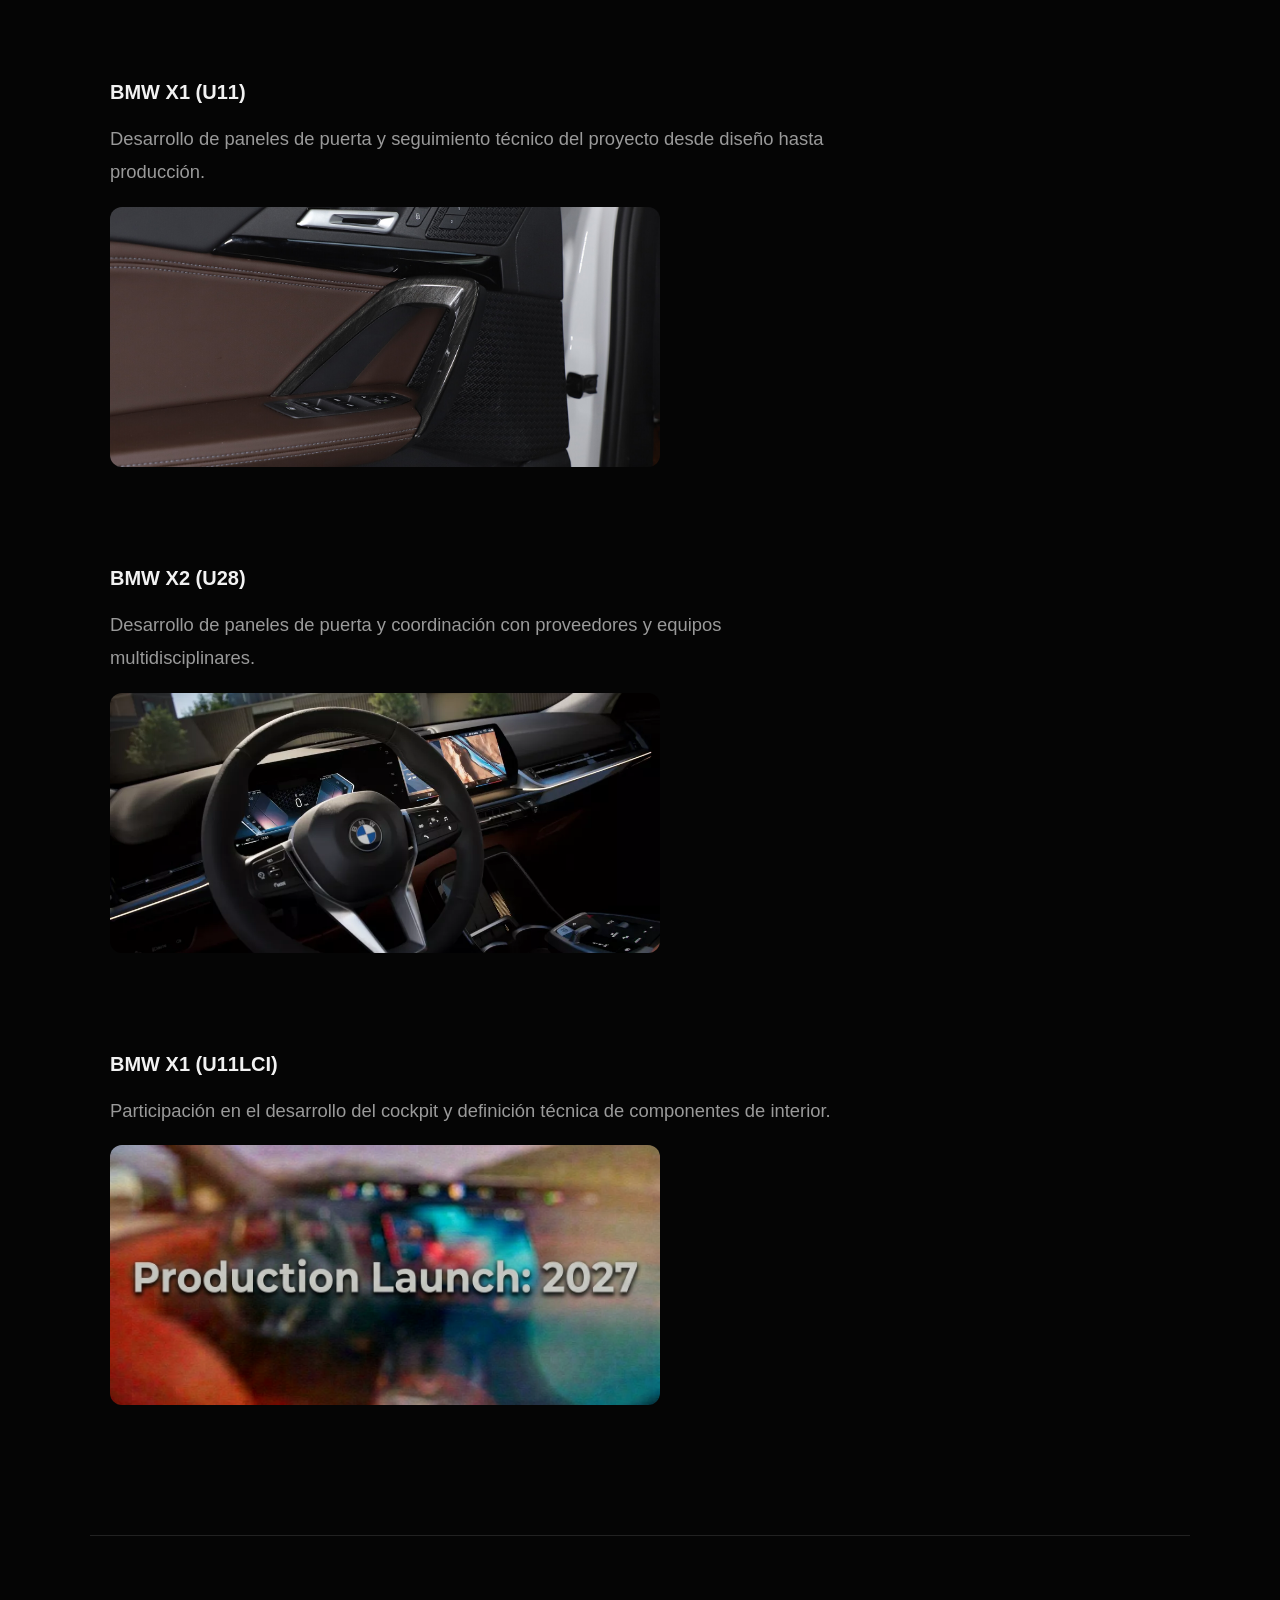
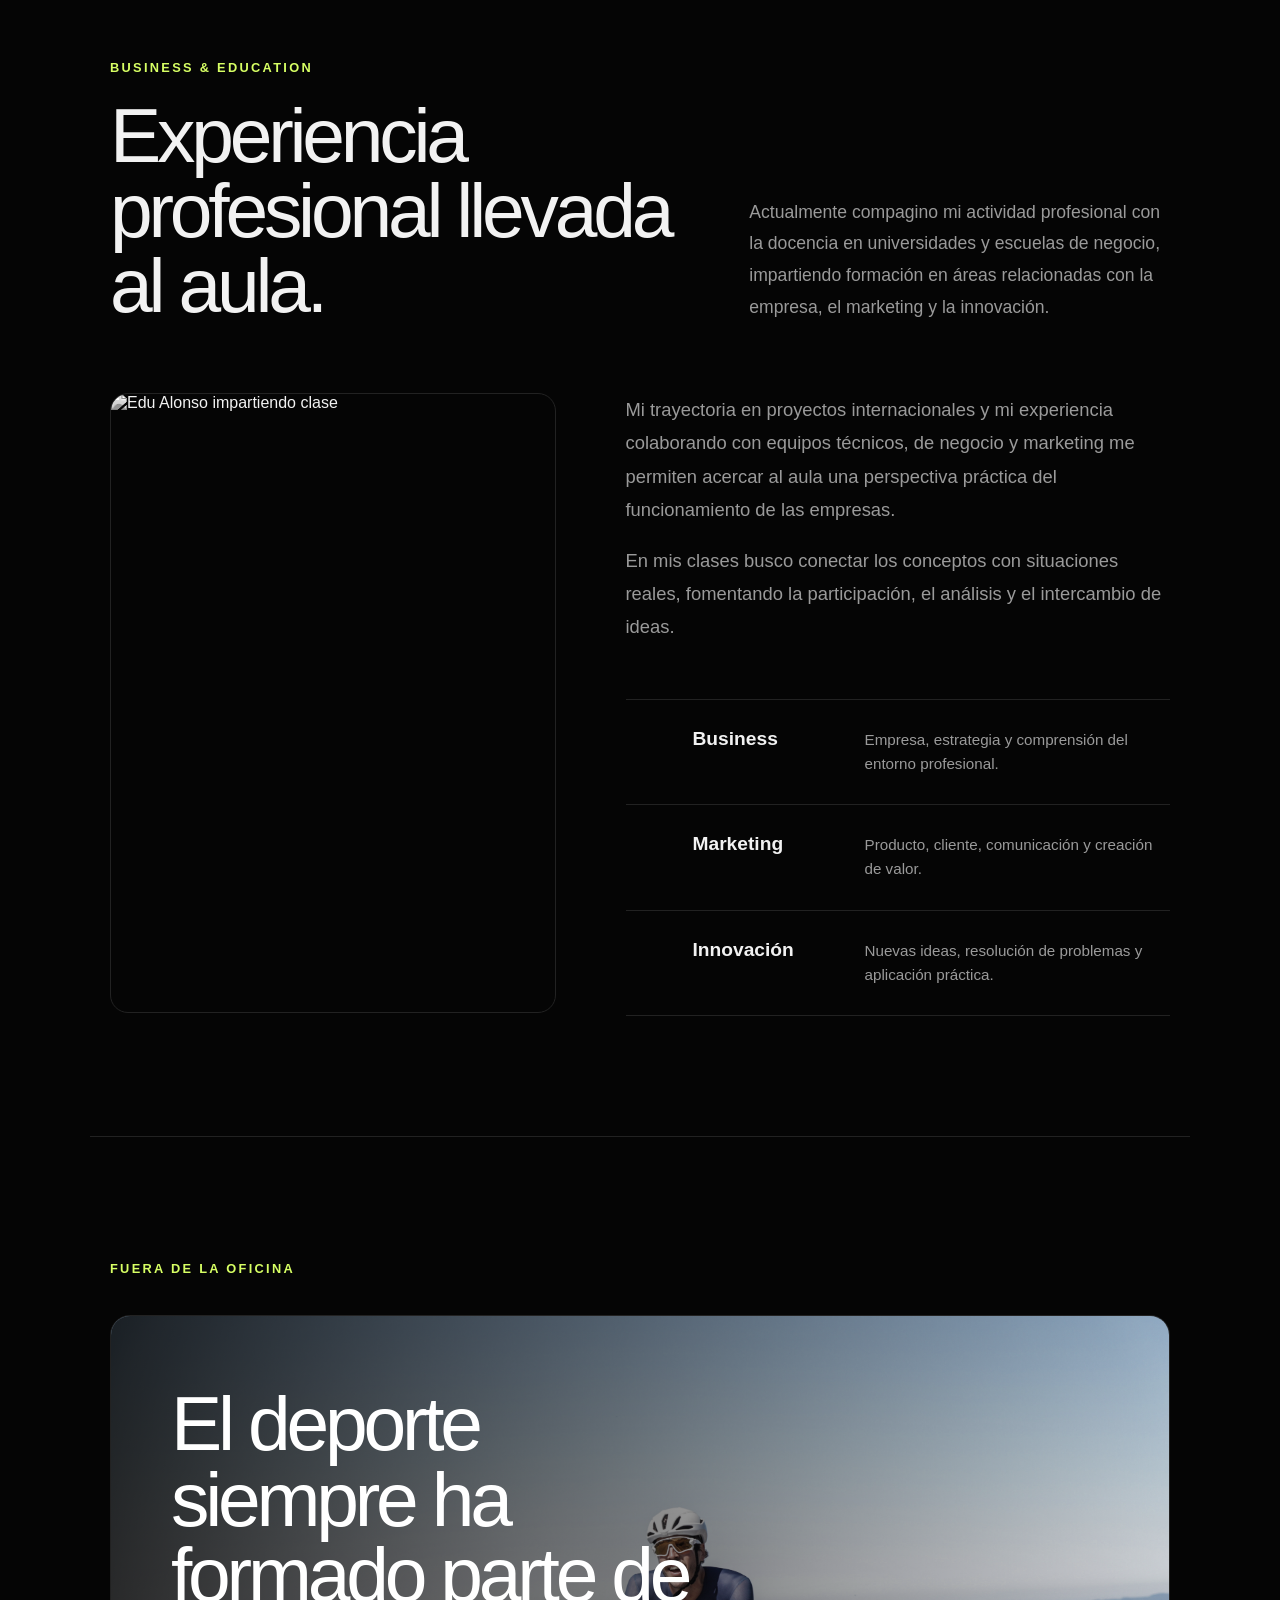
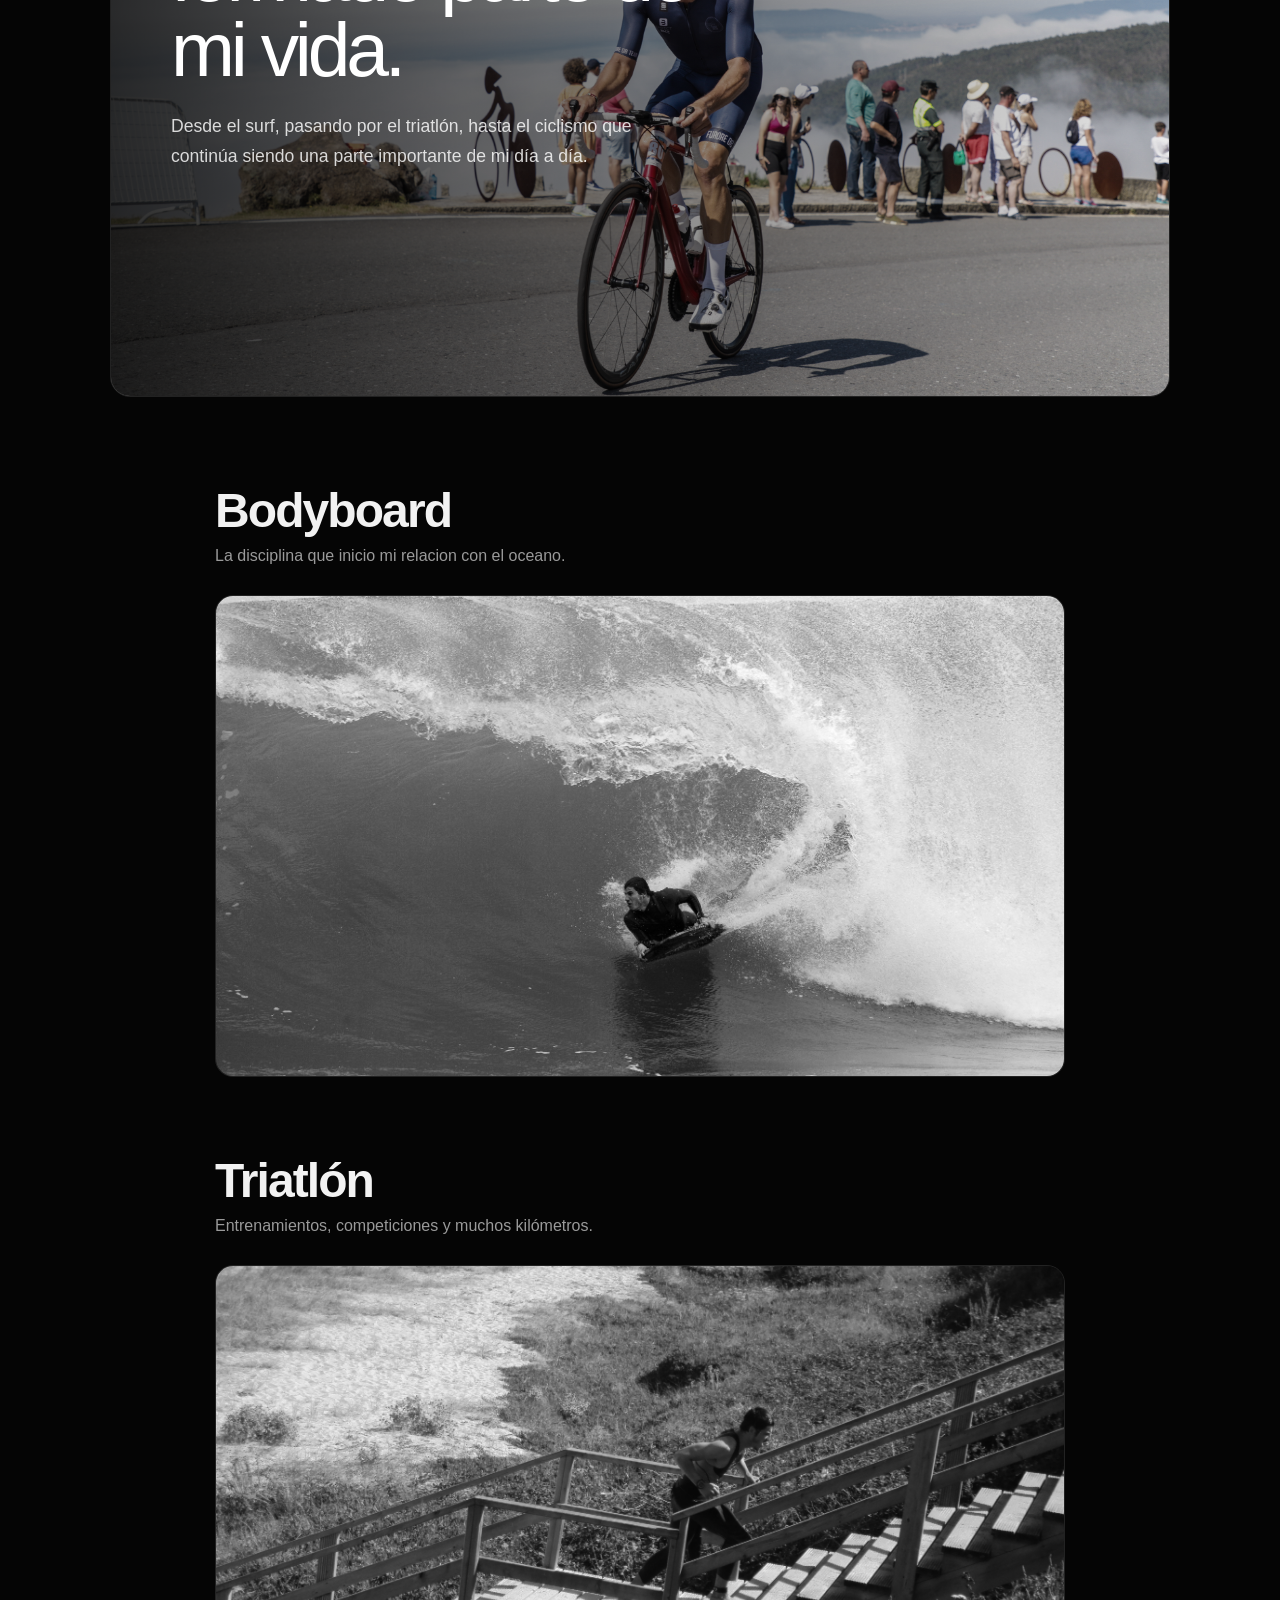
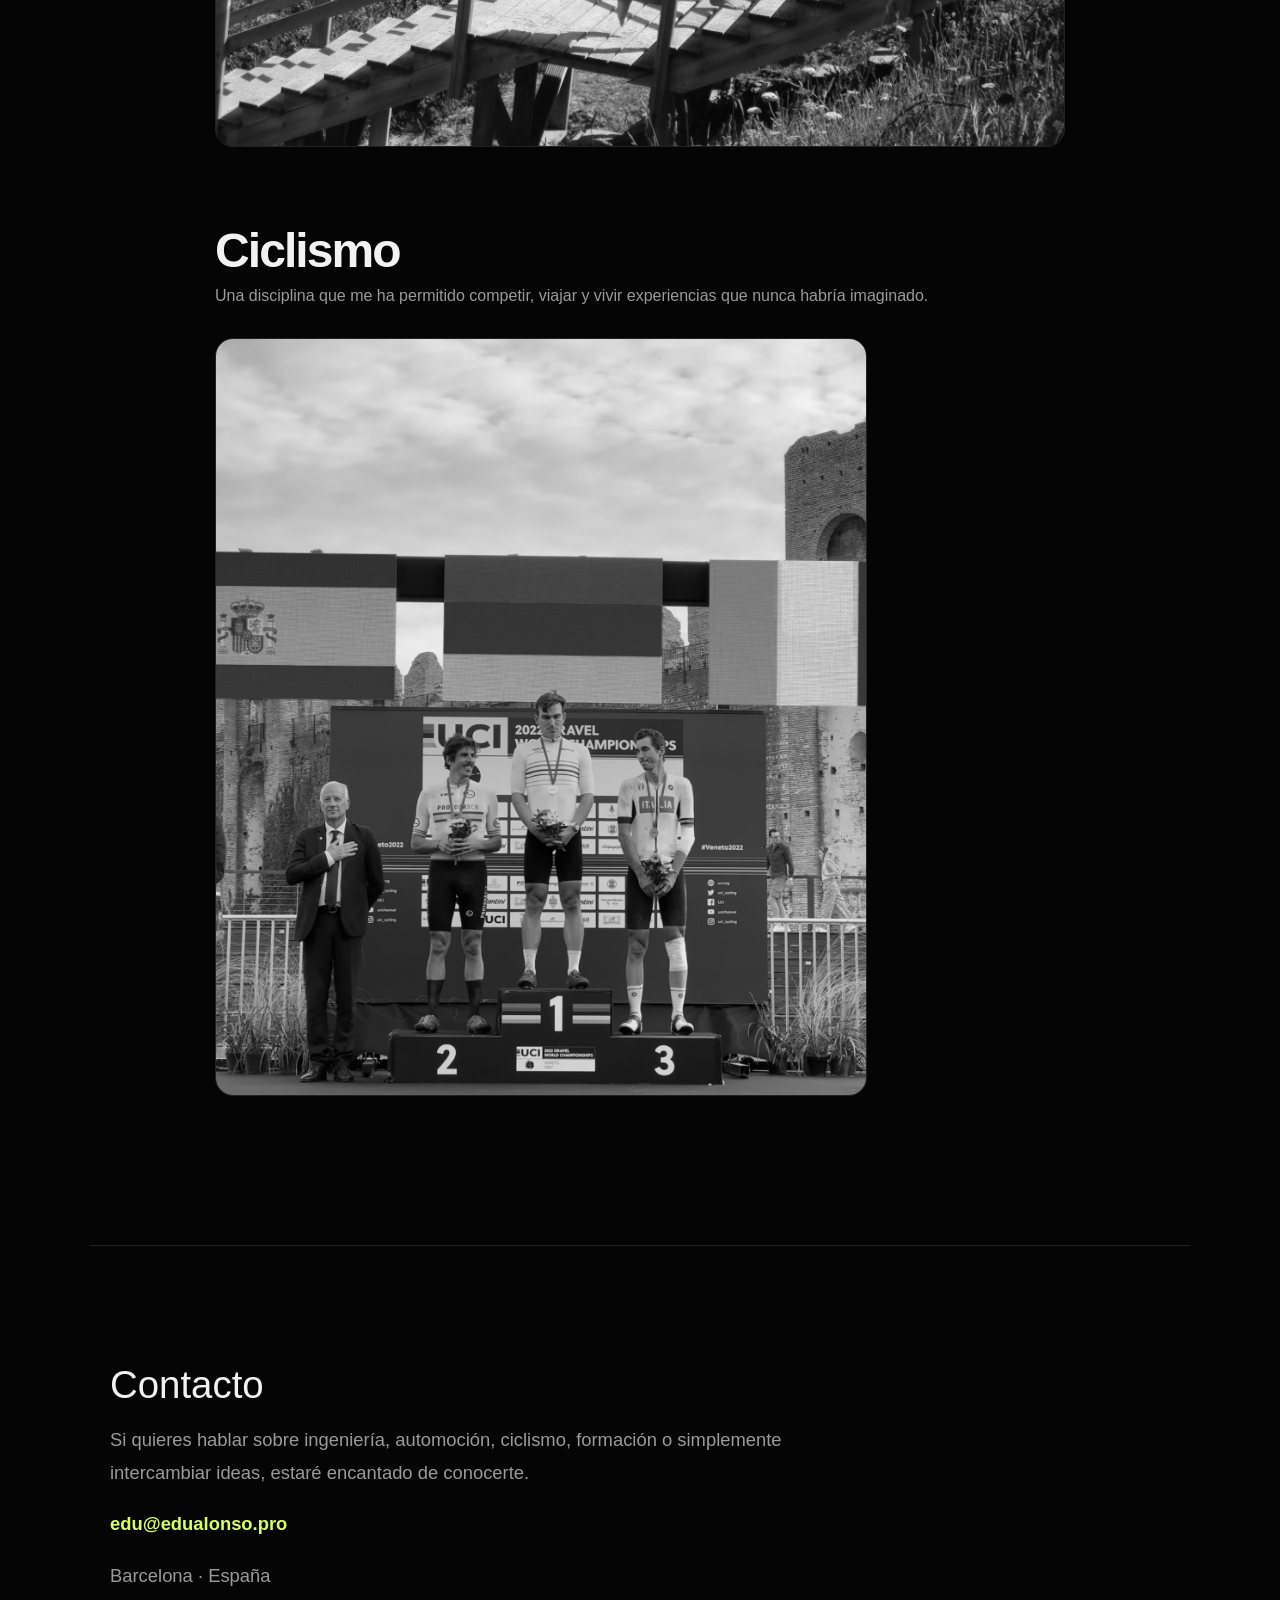
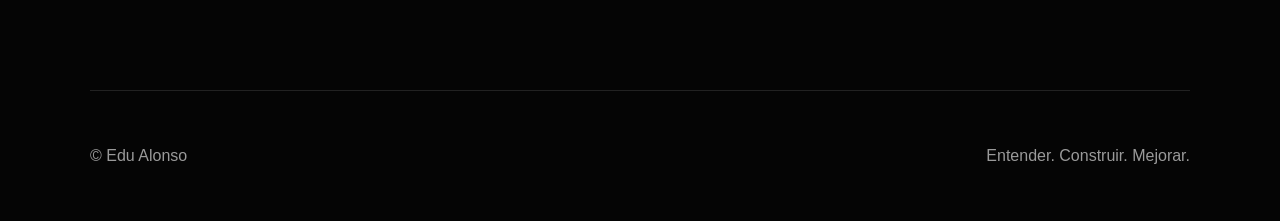
==== commit a530fcdb: "surf-bodyboard" ====
--- a/index.html
+++ b/index.html
@@ -35,7 +35,7 @@
     <a href="#business-education">Business & Education</a>
     <a href="#mas-alla">Fuera de la oficina</a>
     <a href="#contacto">Contacto</a>
-    <a href="/tools/climb-calculator/">Tools</a>
+    <a href="/tools/">Tools</a>
 
   </div>
 
@@ -346,14 +346,14 @@
         <span></span>
 
         <div>
-          <h3>Surf</h3>
+          <h3>Bodyboard</h3>
           <p> La disciplina que inicio mi relacion con el oceano.</p>
         </div>
       </div>
       <div class="sport-image">
         <img
-          src="images/surf.jpg"
-          alt="Edu Alonso practicando surf"
+          src="images/bodyboard.jpg"
+          alt="Edu Alonso practicando bodyboard"
         />
       </div>
 
